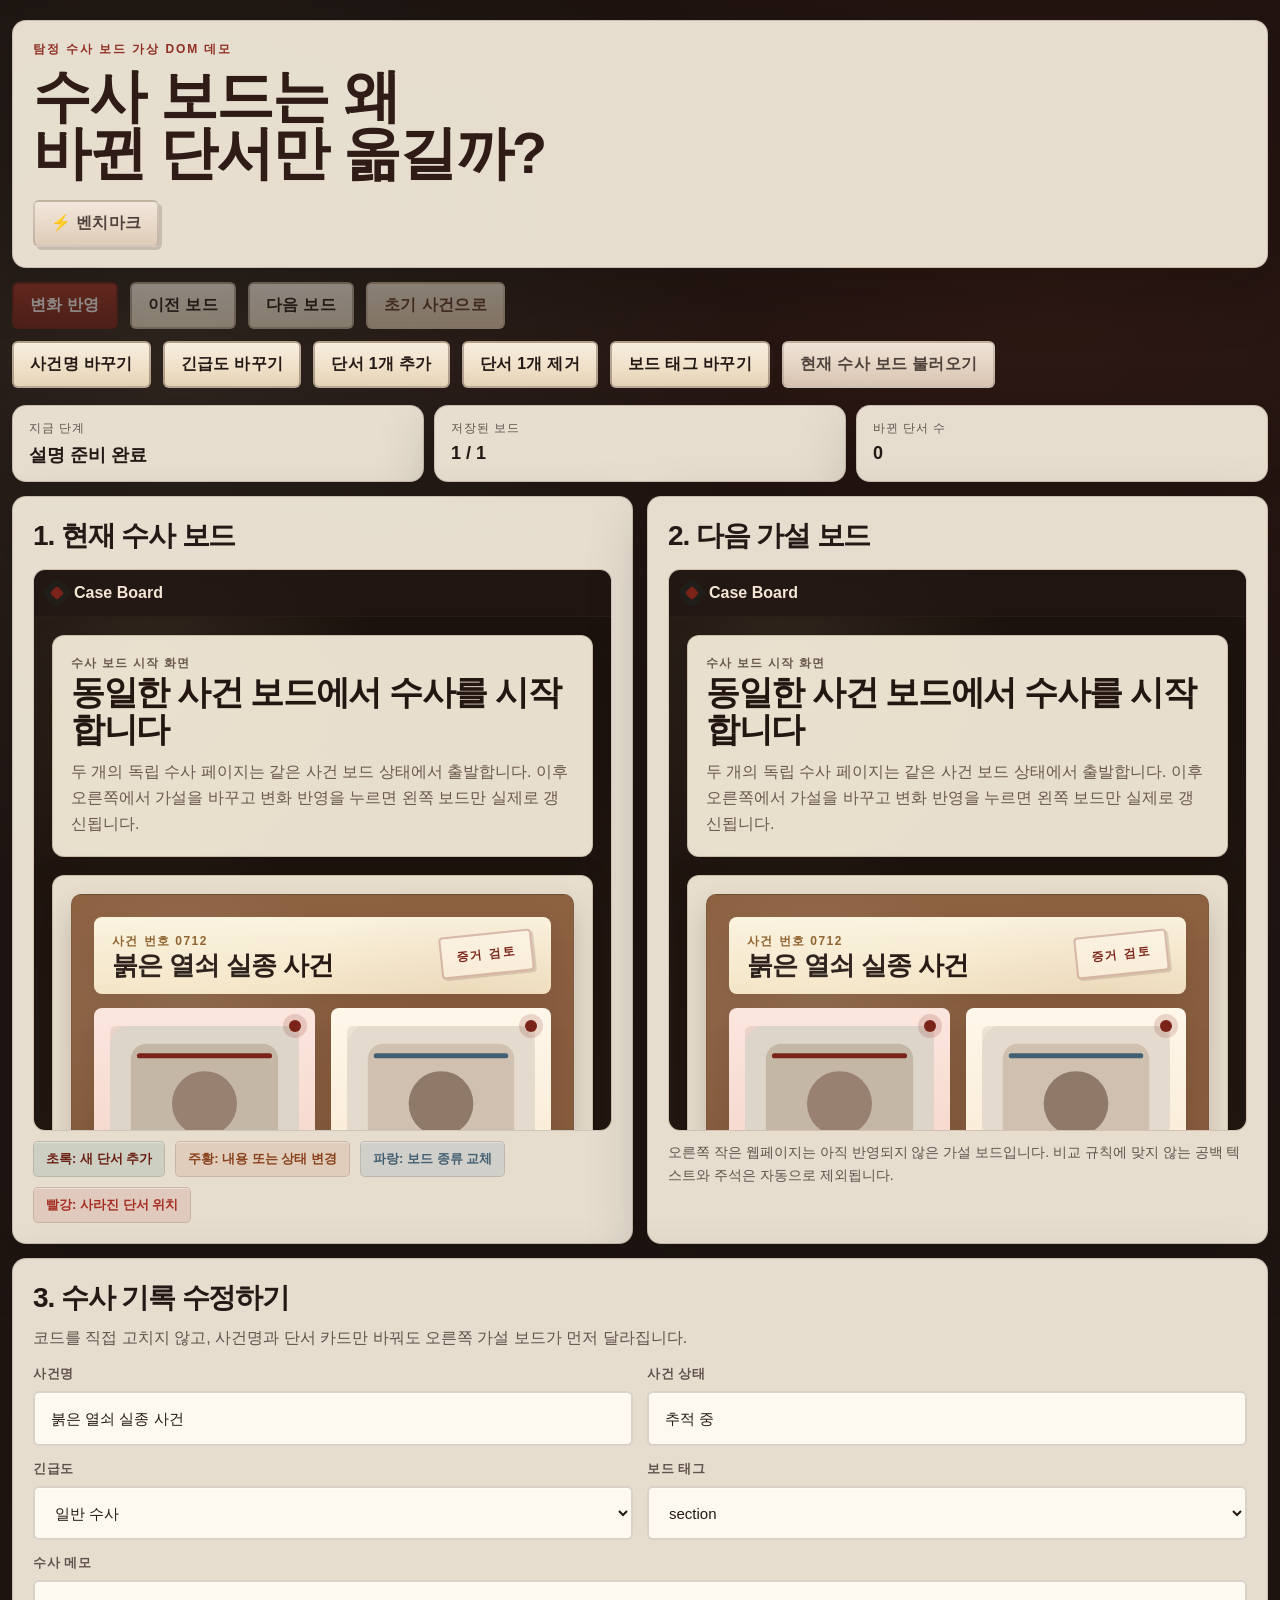
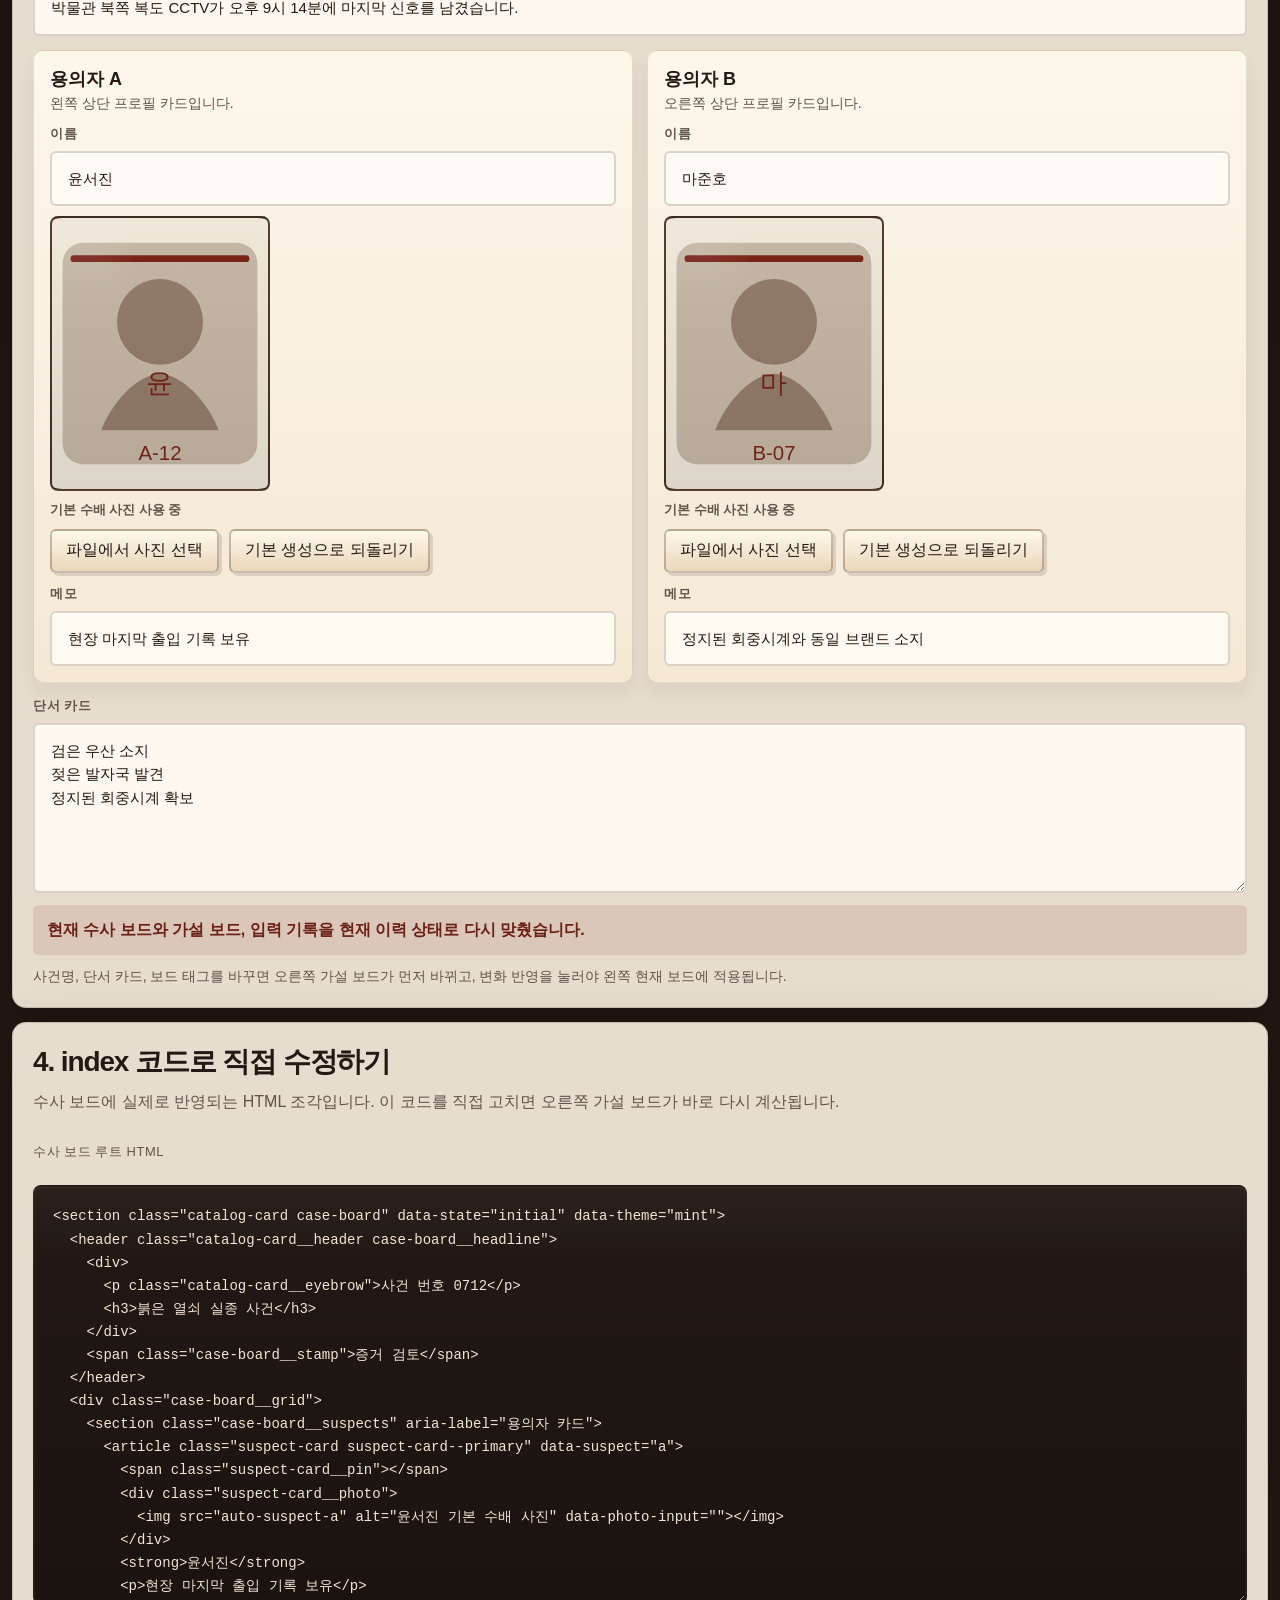
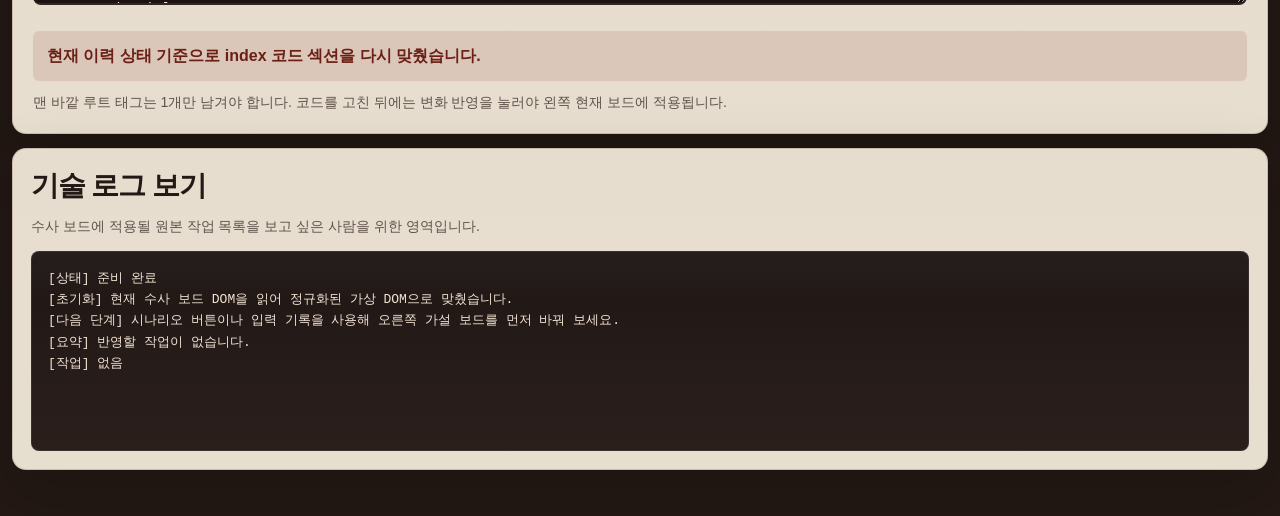
==== index.html @ 3b9f1696 "feat: simplify case board and surface benchmark access" ====
<!DOCTYPE html>
<html lang="ko">
  <head>
    <meta charset="UTF-8" />
    <meta name="viewport" content="width=device-width, initial-scale=1.0" />
    <title>탐정 수사 보드 가상 DOM 데모</title>
    <link rel="stylesheet" href="./style.css" />
    <link rel="stylesheet" href="./src/benchmark/benchmark-popup.css" />
  </head>
  <body>
    <div class="app-shell">
      <!-- MOD: 초심자 발표 기준으로 용어보다 이야기를 먼저 보여주는 도입부 -->
      <header class="hero panel panel--hero">
        <p class="eyebrow">탐정 수사 보드 가상 DOM 데모</p>
        <h1>수사 보드는 왜<br />바뀐 단서만 옮길까?</h1>
        <div class="hero__actions">
          <button id="benchmark-button" class="button button--subtle" type="button">⚡ 벤치마크</button>
        </div>
      </header>

      <!-- MOD: 버튼과 상태 카드를 초심자 친화적인 문장으로 다시 정리 -->
      <section class="toolbar">
        <div class="toolbar__buttons">
          <div class="toolbar__main-actions">
            <button id="patch-button" class="button button--primary" type="button">변화 반영</button>
            <button id="undo-button" class="button" type="button" disabled>이전 보드</button>
            <button id="redo-button" class="button" type="button" disabled>다음 보드</button>
            <button id="reset-button" class="button button--subtle" type="button">초기 사건으로</button>
          </div>

          <!-- MOD: 발표용 빠른 시나리오 버튼을 상단 조작 버튼 영역으로 이동 -->
          <div class="toolbar__scenario-actions">
            <button class="chip-button" type="button" data-scenario="text">사건명 바꾸기</button>
            <button class="chip-button" type="button" data-scenario="props">긴급도 바꾸기</button>
            <button class="chip-button" type="button" data-scenario="add">단서 1개 추가</button>
            <button class="chip-button" type="button" data-scenario="remove">단서 1개 제거</button>
            <button class="chip-button" type="button" data-scenario="replace">보드 태그 바꾸기</button>
            <button class="chip-button chip-button--secondary" type="button" data-scenario="sync">
              현재 수사 보드 불러오기
            </button>
          </div>

          <p id="scenario-message" class="visually-hidden">
            발표 전에 시나리오 버튼을 눌러 “오른쪽 후보 화면”을 빠르게 준비할 수 있습니다.
          </p>
        </div>

        <div class="metric-grid">
          <article class="metric-card">
            <span class="metric-card__label">지금 단계</span>
            <strong id="state-indicator">준비 중</strong>
          </article>
          <article class="metric-card">
            <span class="metric-card__label">저장된 보드</span>
            <strong id="history-indicator">0 / 0</strong>
          </article>
          <article class="metric-card">
            <span class="metric-card__label">바뀐 단서 수</span>
            <strong id="patch-count">0</strong>
          </article>
        </div>
      </section>

      <main class="workspace">
        <section class="panel">
          <div class="panel__header">
            <h2>1. 현재 수사 보드</h2>
          </div>

          <!-- MOD: 메인 페이지 안에 실제 화면 전용 웹페이지를 넣기 위한 iframe -->
          <div class="surface surface--browser surface--actual">
            <iframe
              id="real-frame"
              class="surface-frame"
              title="현재 수사 보드 웹페이지"
              loading="eager"
            ></iframe>
          </div>

          <div class="surface-legend">
            <span class="legend-chip legend-chip--add">초록: 새 단서 추가</span>
            <span class="legend-chip legend-chip--update">주황: 내용 또는 상태 변경</span>
            <span class="legend-chip legend-chip--replace">파랑: 보드 종류 교체</span>
            <span class="legend-chip legend-chip--remove">빨강: 사라진 단서 위치</span>
          </div>
        </section>

        <section class="panel">
          <div class="panel__header">
            <h2>2. 다음 가설 보드</h2>
          </div>

          <!-- MOD: 메인 페이지 안에 후보 화면 전용 웹페이지를 넣기 위한 iframe -->
          <div class="surface surface--browser surface--preview">
            <iframe
              id="test-frame"
              class="surface-frame"
              title="다음 가설 보드 웹페이지"
              loading="eager"
            ></iframe>
          </div>
          <p class="surface-caption">
            오른쪽 작은 웹페이지는 아직 반영되지 않은 가설 보드입니다. 비교 규칙에 맞지 않는 공백 텍스트와 주석은 자동으로 제외됩니다.
          </p>
        </section>
      </main>

      <section class="insight-grid">
        <section class="panel panel--editor">
          <div class="panel__header">
            <h2>3. 수사 기록 수정하기</h2>
            <p>코드를 직접 고치지 않고, 사건명과 단서 카드만 바꿔도 오른쪽 가설 보드가 먼저 달라집니다.</p>
          </div>

          <!-- MOD: HTML 코드 편집 대신 사람이 읽기 쉬운 항목형 입력 폼으로 변경 -->
          <div class="editor-form">
            <label class="field-group field-group--card" for="field-title">
              <span class="field-group__label">사건명</span>
              <input id="field-title" class="field-input" type="text" placeholder="예: 붉은 열쇠 실종 사건" />
            </label>

            <label class="field-group field-group--card" for="field-badge">
              <span class="field-group__label">사건 상태</span>
              <input id="field-badge" class="field-input" type="text" placeholder="예: 유력 용의자 특정" />
            </label>

            <label class="field-group field-group--card" for="field-theme">
              <span class="field-group__label">긴급도</span>
              <select id="field-theme" class="field-input field-input--select">
                <option value="mint">일반 수사</option>
                <option value="berry">긴급 추적</option>
              </select>
            </label>

            <label class="field-group field-group--card" for="field-root-tag">
              <span class="field-group__label">보드 태그</span>
              <select id="field-root-tag" class="field-input field-input--select">
                <option value="section">section</option>
                <option value="article">article</option>
              </select>
            </label>

            <label class="field-group field-group--wide" for="field-description">
              <span class="field-group__label">수사 메모</span>
              <input
                id="field-description"
                class="field-input"
                type="text"
                placeholder="예: 북쪽 복도 CCTV가 오후 9시 14분에 마지막 신호를 남겼습니다."
              />
            </label>

            <section class="field-card" aria-labelledby="suspect-a-title">
              <div class="field-card__header">
                <h3 id="suspect-a-title">용의자 A</h3>
                <p>왼쪽 상단 프로필 카드입니다.</p>
              </div>

              <label class="field-group" for="suspect-one-name">
                <span class="field-group__label">이름</span>
                <input id="suspect-one-name" class="field-input" type="text" placeholder="예: 윤서진" />
              </label>

              <input id="suspect-one-photo" type="hidden" />

              <div class="photo-lab" data-photo-slot="a">
                <div class="photo-lab__preview">
                  <img id="suspect-one-photo-preview" alt="용의자 A 사진 미리보기" />
                </div>
                <p id="suspect-one-photo-state" class="photo-lab__status">기본 수배 사진 사용 중</p>

                <div class="photo-lab__actions">
                  <label class="photo-upload" for="suspect-one-file">파일에서 사진 선택</label>
                  <input id="suspect-one-file" class="visually-hidden" type="file" accept="image/*" />
                  <button class="photo-reset" type="button" data-photo-reset="a">기본 생성으로 되돌리기</button>
                </div>
              </div>

              <label class="field-group" for="suspect-one-note">
                <span class="field-group__label">메모</span>
                <input
                  id="suspect-one-note"
                  class="field-input"
                  type="text"
                  placeholder="예: 현장 마지막 출입 기록 보유"
                />
              </label>
            </section>

            <section class="field-card" aria-labelledby="suspect-b-title">
              <div class="field-card__header">
                <h3 id="suspect-b-title">용의자 B</h3>
                <p>오른쪽 상단 프로필 카드입니다.</p>
              </div>

              <label class="field-group" for="suspect-two-name">
                <span class="field-group__label">이름</span>
                <input id="suspect-two-name" class="field-input" type="text" placeholder="예: 마준호" />
              </label>

              <input id="suspect-two-photo" type="hidden" />

              <div class="photo-lab" data-photo-slot="b">
                <div class="photo-lab__preview">
                  <img id="suspect-two-photo-preview" alt="용의자 B 사진 미리보기" />
                </div>
                <p id="suspect-two-photo-state" class="photo-lab__status">기본 수배 사진 사용 중</p>

                <div class="photo-lab__actions">
                  <label class="photo-upload" for="suspect-two-file">파일에서 사진 선택</label>
                  <input id="suspect-two-file" class="visually-hidden" type="file" accept="image/*" />
                  <button class="photo-reset" type="button" data-photo-reset="b">기본 생성으로 되돌리기</button>
                </div>
              </div>

              <label class="field-group" for="suspect-two-note">
                <span class="field-group__label">메모</span>
                <input
                  id="suspect-two-note"
                  class="field-input"
                  type="text"
                  placeholder="예: 정지된 회중시계와 동일 브랜드 소지"
                />
              </label>
            </section>

            <label class="field-group field-group--wide" for="field-items">
              <span class="field-group__label">단서 카드</span>
              <textarea
                id="field-items"
                class="field-input field-input--textarea"
                spellcheck="false"
                placeholder="한 줄에 하나씩 입력하세요.&#10;예: 검은 우산 소지"
              ></textarea>
            </label>

          </div>

          <div class="editor-meta">
            <p id="validation-message" class="form-note" data-state="ok">
              초기 DOM을 로드하는 중입니다.
            </p>
            <p class="form-hint">
              사건명, 단서 카드, 보드 태그를 바꾸면 오른쪽 가설 보드가 먼저 바뀌고, 변화 반영을 눌러야 왼쪽 현재 보드에 적용됩니다.
            </p>
          </div>
        </section>
      </section>

      <section class="code-edit-grid">
        <section class="panel panel--code-editor">
          <div class="panel__header">
            <h2>4. index 코드로 직접 수정하기</h2>
            <p>수사 보드에 실제로 반영되는 HTML 조각입니다. 이 코드를 직접 고치면 오른쪽 가설 보드가 바로 다시 계산됩니다.</p>
          </div>

          <label class="editor-label" for="direct-code-editor">수사 보드 루트 HTML</label>
          <textarea
            id="direct-code-editor"
            class="code-editor-textarea"
            spellcheck="false"
            aria-describedby="direct-code-message"
          ></textarea>

          <div class="editor-meta">
            <p id="direct-code-message" class="form-note" data-state="ok">
              현재 수사 보드 HTML을 불러오는 중입니다.
            </p>
            <p class="form-hint">
              맨 바깥 루트 태그는 1개만 남겨야 합니다. 코드를 고친 뒤에는 변화 반영을 눌러야 왼쪽 현재 보드에 적용됩니다.
            </p>
          </div>
        </section>
      </section>

      <!-- MOD: 기술 정보는 바로 보여주고, 초심자도 스크롤만 하면 바로 볼 수 있게 유지 -->
      <section class="tech-grid">
        <section class="tech-card">
          <div class="panel__header tech-card__header">
            <h2>기술 로그 보기</h2>
          </div>
          <p class="tech-card__hint">수사 보드에 적용될 원본 작업 목록을 보고 싶은 사람을 위한 영역입니다.</p>
          <pre id="patch-log" class="code-box">[상태] 초기화를 기다리는 중입니다.</pre>
        </section>
      </section>

      <!-- MOD: 화면에는 직접 노출하지 않고, iframe 안의 실제/후보 페이지 초기 상태로만 사용하는 샘플 템플릿 -->
      <template id="initial-card-template">
        <section class="catalog-card case-board" data-state="initial" data-theme="mint">
          <header class="catalog-card__header case-board__headline">
            <div>
              <p class="catalog-card__eyebrow">사건 번호 0712</p>
              <h3>붉은 열쇠 실종 사건</h3>
            </div>
            <span class="case-board__stamp">증거 검토</span>
          </header>

          <div class="case-board__grid">
            <section class="case-board__suspects" aria-label="용의자 카드">
              <article class="suspect-card suspect-card--primary" data-suspect="a">
                <span class="suspect-card__pin"></span>
                <div class="suspect-card__photo">
                  <img
                    src="data:image/svg+xml,%3Csvg xmlns='http://www.w3.org/2000/svg' viewBox='0 0 220 240'%3E%3Crect width='220' height='240' rx='24' fill='%23ddd4ca'/%3E%3Crect x='24' y='22' width='172' height='196' rx='18' fill='%23c5b7a5'/%3E%3Ccircle cx='110' cy='92' r='38' fill='%23998171'/%3E%3Cpath d='M58 188c14-34 38-50 52-50s38 16 52 50' fill='%23998171'/%3E%3Cpath d='M34 36h152' stroke='%237a2419' stroke-width='6' stroke-linecap='round'/%3E%3Ctext x='110' y='214' text-anchor='middle' font-size='18' font-family='Arial' fill='%237a2419'%3EA-12%3C/text%3E%3C/svg%3E"
                    alt="윤서진 용의자 사진"
                    data-photo-input=""
                  />
                </div>
                <strong>윤서진</strong>
                <p>현장 마지막 출입 기록 보유</p>
              </article>
              <article class="suspect-card" data-suspect="b">
                <span class="suspect-card__pin"></span>
                <div class="suspect-card__photo">
                  <img
                    src="data:image/svg+xml,%3Csvg xmlns='http://www.w3.org/2000/svg' viewBox='0 0 220 240'%3E%3Crect width='220' height='240' rx='24' fill='%23e4dacd'/%3E%3Crect x='24' y='22' width='172' height='196' rx='18' fill='%23d0c0af'/%3E%3Ccircle cx='110' cy='92' r='38' fill='%238f7a69'/%3E%3Cpath d='M58 188c14-34 38-50 52-50s38 16 52 50' fill='%238f7a69'/%3E%3Cpath d='M34 36h152' stroke='%23425f73' stroke-width='6' stroke-linecap='round'/%3E%3Ctext x='110' y='214' text-anchor='middle' font-size='18' font-family='Arial' fill='%23425f73'%3EB-07%3C/text%3E%3C/svg%3E"
                    alt="마준호 용의자 사진"
                    data-photo-input=""
                  />
                </div>
                <strong>마준호</strong>
                <p>정지된 회중시계와 동일 브랜드 소지</p>
              </article>
            </section>
          </div>

          <p class="catalog-card__body">
            박물관 북쪽 복도 CCTV가 <strong>오후 9시 14분</strong>에 마지막 신호를 남겼습니다.
          </p>

          <ul class="catalog-card__list">
            <li data-item="umbrella">검은 우산 소지</li>
            <li data-item="shoe">젖은 발자국 발견</li>
            <li data-item="clock">정지된 회중시계 확보</li>
          </ul>

          <div class="case-board__timeline" aria-label="사건 흐름">
            <div class="timeline-chip">21:08 경보 해제</div>
            <div class="timeline-chip">21:14 CCTV 종료</div>
            <div class="timeline-chip">21:19 열쇠 분실 신고</div>
          </div>

          <footer class="catalog-card__footer">
            <span class="sample-badge">추적 중</span>
            <button class="sample-cta" type="button" disabled></button>
          </footer>
        </section>
      </template>
    </div>

    <script type="module" src="./main.js"></script>
    <script type="module">
      import { openBenchmarkPopup } from "./src/benchmark/benchmark-popup.js";
      document.getElementById("benchmark-button").addEventListener("click", openBenchmarkPopup);
    </script>
  </body>
</html>
---- style.css ----
:root {
  --bg: #241914;
  --bg-strong: #33231c;
  --panel: rgba(248, 239, 224, 0.92);
  --panel-strong: #fff7eb;
  --line: rgba(98, 69, 53, 0.22);
  --text: #241915;
  --muted: #62534d;
  --accent: #8f2f22;
  --accent-strong: #6b1f15;
  --accent-soft: rgba(143, 47, 34, 0.12);
  --warm: #9d6a31;
  --warm-soft: rgba(157, 106, 49, 0.12);
  --sky: #425f73;
  --sky-soft: rgba(66, 95, 115, 0.14);
  --danger: #a62f24;
  --danger-soft: rgba(166, 47, 36, 0.12);
  --code: #1b1615;
  --code-line: rgba(255, 255, 255, 0.08);
  --shadow: 0 22px 60px rgba(11, 7, 6, 0.22);
  --font-body: "Aptos", "Segoe UI Variable Text", "Pretendard Variable", "SUIT Variable", "Noto Sans KR", "Apple SD Gothic Neo", sans-serif;
  --font-display: "Aptos", "Segoe UI Variable Display", "Pretendard Variable", "SUIT Variable", "Noto Sans KR", "Apple SD Gothic Neo", sans-serif;
}

* {
  box-sizing: border-box;
}

html {
  scroll-behavior: smooth;
}

body {
  margin: 0;
  font-family: var(--font-body);
  color: var(--text);
  background:
    radial-gradient(circle at 14% 10%, rgba(245, 224, 184, 0.08), transparent 16%),
    radial-gradient(circle at 82% 8%, rgba(143, 47, 34, 0.14), transparent 20%),
    linear-gradient(180deg, #1a120f 0%, #201613 24%, var(--bg) 100%);
}

button,
textarea,
input,
select {
  font: inherit;
}

.app-shell {
  width: min(1380px, calc(100% - 24px));
  margin: 0 auto;
  padding: 20px 0 32px;
}

.app-shell > * {
  animation: rise-in 480ms ease both;
}

.panel,
.story-card,
.metric-card,
.tech-card {
  border: 1px solid var(--line);
  border-radius: 14px;
  background: var(--panel);
  box-shadow: var(--shadow);
}

.panel {
  padding: 20px;
}

.panel--hero {
  overflow: hidden;
}

.eyebrow {
  margin: 0 0 10px;
  color: var(--accent);
  font-size: 12px;
  font-weight: 700;
  letter-spacing: 0.16em;
  text-transform: uppercase;
}

.hero,
.toolbar,
.scenario-panel,
.workspace,
.insight-grid,
.code-edit-grid,
.tech-grid {
  margin-bottom: 14px;
}

.hero h1,
.panel__header h2,
.story-card h2 {
  font-family: var(--font-display);
  font-weight: 700;
  letter-spacing: -0.04em;
}

.hero h1 {
  margin: 0;
  font-size: clamp(34px, 5vw, 58px);
  line-height: 0.98;
  letter-spacing: -0.03em;
  color: #2f1c16;
}

.hero__actions {
  display: flex;
  flex-wrap: wrap;
  gap: 10px;
  margin-top: 18px;
}

.subtitle {
  max-width: 820px;
  margin: 14px 0 0;
  color: var(--muted);
  font-size: 18px;
  line-height: 1.75;
}

/* MOD: 초심자 발표를 위해 용어를 쉬운 말로 번역한 카드 */
.term-grid {
  display: grid;
  grid-template-columns: repeat(4, minmax(0, 1fr));
  gap: 12px;
  margin-top: 18px;
}

.term-card {
  padding: 16px;
  border-radius: 18px;
  background: rgba(255, 255, 255, 0.68);
  border: 1px solid rgba(112, 95, 72, 0.12);
}

.term-card__label {
  display: inline-flex;
  margin-bottom: 10px;
  color: var(--accent);
  font-size: 12px;
  font-weight: 700;
  letter-spacing: 0.08em;
  text-transform: uppercase;
}

.term-card strong {
  display: block;
  margin-bottom: 8px;
  font-size: 20px;
}

.term-card p,
.story-card p,
.panel__header p,
.surface-caption,
.form-hint,
.scenario-note,
.tech-card__hint,
.speaker-note p {
  margin: 0;
  color: var(--muted);
  line-height: 1.65;
}

/* MOD: 발표 순서를 시각적으로 먼저 안내하는 스토리 카드 */
.story-strip {
  display: grid;
  grid-template-columns: repeat(3, minmax(0, 1fr));
  gap: 12px;
}

.story-card {
  padding: 18px;
}

.story-card__step {
  display: inline-flex;
  margin-bottom: 12px;
  padding: 6px 10px;
  border-radius: 999px;
  background: var(--accent-soft);
  color: var(--accent-strong);
  font-size: 12px;
  font-weight: 700;
  letter-spacing: 0.08em;
}

.story-card h2 {
  margin: 0 0 10px;
  font-size: 24px;
}

.toolbar,
.workspace,
.insight-grid,
.code-edit-grid,
.tech-grid {
  display: grid;
  gap: 14px;
}

.toolbar {
  grid-template-columns: 1fr;
  align-items: start;
}

.toolbar__buttons {
  display: grid;
  gap: 10px;
}

.toolbar__main-actions,
.toolbar__scenario-actions {
  display: flex;
  flex-wrap: wrap;
  gap: 12px;
  align-items: center;
}

.toolbar__scenario-actions {
  min-height: 52px;
}

.button,
.chip-button {
  border: 2px solid rgba(76, 53, 43, 0.36);
  border-radius: 6px;
  background: linear-gradient(180deg, #fff9ef 0%, #efe1c8 100%);
  color: var(--text);
  padding: 11px 16px;
  cursor: pointer;
  box-shadow: 3px 3px 0 rgba(57, 37, 28, 0.18);
  font-weight: 700;
  letter-spacing: 0.02em;
  transition:
    transform 180ms ease,
    border-color 180ms ease,
    background 180ms ease,
    box-shadow 180ms ease;
  white-space: nowrap;
}

.button:hover:not(:disabled),
.chip-button:hover:not(:disabled) {
  transform: translate(-1px, -1px);
  border-color: rgba(143, 47, 34, 0.38);
  box-shadow: 5px 5px 0 rgba(57, 37, 28, 0.14);
}

.button:disabled,
.chip-button:disabled {
  opacity: 0.48;
  cursor: not-allowed;
  box-shadow: 1px 1px 0 rgba(57, 37, 28, 0.1);
}

.button--primary {
  border-color: #6f2017;
  background: linear-gradient(180deg, #a33426 0%, #762117 100%);
  color: white;
}

.button--primary:hover:not(:disabled) {
  background: linear-gradient(180deg, #8e2b20 0%, #631a13 100%);
}

.button--subtle {
  background: linear-gradient(180deg, #fbf4e6 0%, #ead9bb 100%);
  color: #56352a;
}

#reset-button {
  border-color: rgba(120, 88, 62, 0.22);
  background: linear-gradient(180deg, #f9f0e2 0%, #e7d4b6 100%);
  color: #5e3e2b;
  font-weight: 600;
}

#reset-button:hover:not(:disabled) {
  border-color: rgba(120, 88, 62, 0.34);
  background: linear-gradient(180deg, #f5ead9 0%, #e0ccb0 100%);
}

#benchmark-button {
  border-color: rgba(104, 96, 90, 0.24);
  background: linear-gradient(180deg, #f3e8dc 0%, #deccb8 100%);
  color: #50433d;
  font-weight: 600;
}

#benchmark-button:hover:not(:disabled) {
  border-color: rgba(104, 96, 90, 0.36);
  background: linear-gradient(180deg, #ede1d5 0%, #d7c2ae 100%);
}

.visually-hidden {
  position: absolute;
  width: 1px;
  height: 1px;
  padding: 0;
  margin: -1px;
  overflow: hidden;
  clip: rect(0, 0, 0, 0);
  white-space: nowrap;
  border: 0;
}

.metric-grid {
  display: grid;
  grid-template-columns: repeat(3, minmax(120px, 1fr));
  gap: 10px;
  width: 100%;
}

.metric-card {
  padding: 14px 16px;
}

.metric-card__label {
  display: block;
  margin-bottom: 6px;
  color: var(--muted);
  font-size: 12px;
  text-transform: uppercase;
  letter-spacing: 0.08em;
}

.metric-card strong {
  font-size: 18px;
}

/* MOD: 발표용 프리셋 시나리오 버튼과 설명 영역 */
.scenario-panel {
  padding: 18px 20px;
}

.panel__header {
  margin-bottom: 14px;
}

.panel__header--tight {
  display: flex;
  justify-content: space-between;
  gap: 14px;
  align-items: flex-start;
}

.panel__header h2 {
  margin: 0;
  font-size: 28px;
}

.panel__header p {
  margin-top: 8px;
}

.panel__meta {
  max-width: 280px;
  color: var(--muted);
  font-size: 14px;
  line-height: 1.6;
}

.scenario-buttons {
  display: flex;
  flex-wrap: wrap;
  gap: 10px;
}

.chip-button {
  background: linear-gradient(180deg, #f8eedf 0%, #e8d6b8 100%);
}

.chip-button--secondary {
  background: linear-gradient(180deg, #ebdfd2 0%, #d8c2b0 100%);
  color: #4b4038;
}

.toolbar__scenario-actions .chip-button[data-scenario="sync"] {
  border-color: rgba(98, 89, 81, 0.22);
  background: linear-gradient(180deg, #efe3d6 0%, #dbc7b3 100%);
  color: #4f443d;
  font-weight: 600;
}

.toolbar__scenario-actions .chip-button[data-scenario="sync"]:hover:not(:disabled) {
  border-color: rgba(98, 89, 81, 0.34);
  background: linear-gradient(180deg, #e9dbce 0%, #d3bca7 100%);
}

.scenario-note {
  margin-top: 10px;
}

/* MOD: 전체 공백을 줄이고 실제/후보 화면이 더 크게 보이도록 레이아웃 밀도를 높임 */
.workspace {
  grid-template-columns: repeat(2, minmax(0, 1fr));
}

.insight-grid {
  grid-template-columns: repeat(2, minmax(0, 1fr));
}

.code-edit-grid {
  grid-template-columns: repeat(2, minmax(0, 1fr));
}

.tech-grid {
  grid-template-columns: repeat(2, minmax(0, 1fr));
}

/* MOD: 아래 편집/기술 패널을 위 실제/후보 화면 2칸을 합친 전체 폭으로 확장 */
.insight-grid > *,
.code-edit-grid > *,
.tech-grid > * {
  grid-column: 1 / -1;
}

.surface {
  min-height: 440px;
  border: 1px dashed rgba(98, 69, 53, 0.24);
  border-radius: 12px;
  padding: 18px;
  overflow: auto;
  transition: box-shadow 180ms ease, border-color 180ms ease;
}

/* MOD: 메인 페이지 안에 실제/후보용 독립 웹페이지 2개를 넣는 브라우저 프레임 */
.surface--browser {
  min-height: 560px;
  padding: 0;
  overflow: hidden;
  border-style: solid;
  background:
    linear-gradient(180deg, rgba(235, 221, 199, 0.98), rgba(227, 212, 188, 0.98));
}

.surface-frame {
  display: block;
  width: 100%;
  height: 560px;
  border: 0;
  background: transparent;
}

.surface--actual {
  background:
    linear-gradient(180deg, rgba(66, 95, 115, 0.08), transparent 28%),
    linear-gradient(180deg, #fff8ef 0%, #f1e2c9 100%);
}

.surface--preview {
  background:
    linear-gradient(180deg, rgba(143, 47, 34, 0.08), transparent 28%),
    linear-gradient(180deg, #fff8ef 0%, #f4e4cf 100%);
}

.surface-caption {
  margin-top: 10px;
  font-size: 14px;
}

.surface-placeholder {
  display: grid;
  place-items: center;
  min-height: 360px;
  padding: 20px;
  border-radius: 8px;
  background: linear-gradient(180deg, rgba(181, 63, 63, 0.06), rgba(181, 63, 63, 0.02));
  text-align: center;
}

.surface-placeholder strong {
  display: block;
  margin-bottom: 8px;
  font-size: 20px;
}

.surface-legend {
  display: flex;
  flex-wrap: wrap;
  gap: 10px;
  margin-top: 10px;
}

.legend-chip {
  display: inline-flex;
  align-items: center;
  padding: 8px 12px;
  border: 1px solid rgba(84, 60, 48, 0.16);
  border-radius: 5px;
  font-size: 13px;
  font-weight: 700;
  box-shadow: inset 0 1px 0 rgba(255, 255, 255, 0.42);
}

.legend-chip--add {
  background: rgba(21, 111, 99, 0.12);
  color: var(--accent-strong);
}

.legend-chip--update {
  background: rgba(181, 92, 50, 0.12);
  color: #8a431d;
}

.legend-chip--replace {
  background: rgba(59, 110, 156, 0.12);
  color: var(--sky);
}

.legend-chip--remove {
  background: rgba(181, 63, 63, 0.12);
  color: var(--danger);
}

.editor-label {
  display: block;
  margin-bottom: 10px;
  color: var(--muted);
  font-size: 13px;
  letter-spacing: 0.04em;
  text-transform: uppercase;
}

/* MOD: 코드 textarea 대신 읽기 쉬운 항목형 입력 폼 */
.editor-form {
  display: grid;
  grid-template-columns: repeat(2, minmax(0, 1fr));
  gap: 14px;
}

.field-card {
  display: grid;
  gap: 12px;
  padding: 16px;
  border: 1px solid rgba(98, 69, 53, 0.16);
  border-radius: 10px;
  background: linear-gradient(180deg, rgba(255, 248, 238, 0.92), rgba(245, 233, 214, 0.94));
  box-shadow: 0 10px 18px rgba(26, 16, 12, 0.06);
}

.field-card__header h3 {
  margin: 0 0 4px;
  font-size: 18px;
}

.field-card__header p {
  margin: 0;
  color: var(--muted);
  font-size: 14px;
}

.photo-lab {
  display: grid;
  gap: 10px;
  margin-top: -2px;
}

.photo-lab__preview {
  position: relative;
  justify-self: start;
  overflow: hidden;
  width: min(100%, 220px);
  aspect-ratio: 4 / 5;
  min-height: 0;
  border-radius: 8px;
  border: 2px solid rgba(98, 69, 53, 0.24);
  background:
    linear-gradient(180deg, rgba(62, 40, 29, 0.9), rgba(42, 28, 20, 0.96));
  box-shadow: inset 0 1px 0 rgba(255, 255, 255, 0.08);
}

.photo-lab__preview::after {
  content: "";
  position: absolute;
  inset: 0;
  pointer-events: none;
  background:
    radial-gradient(circle at 16% 12%, rgba(255, 255, 255, 0.08), transparent 18%),
    linear-gradient(180deg, transparent 0%, rgba(0, 0, 0, 0.08) 100%);
}

.photo-lab__preview img {
  display: block;
  width: 100%;
  height: 100%;
  min-height: 0;
  object-fit: cover;
}

.photo-lab__status {
  margin: 0;
  color: var(--muted);
  font-size: 13px;
  font-weight: 600;
}

.photo-lab__actions {
  display: flex;
  flex-wrap: wrap;
  gap: 10px;
}

.photo-upload,
.photo-reset {
  display: inline-flex;
  align-items: center;
  justify-content: center;
  min-height: 44px;
  padding: 0 14px;
  border: 2px solid rgba(84, 60, 48, 0.32);
  border-radius: 6px;
  background: linear-gradient(180deg, #fff8ec 0%, #ead7ba 100%);
  color: var(--text);
  cursor: pointer;
  box-shadow: 3px 3px 0 rgba(57, 37, 28, 0.14);
  transition: border-color 180ms ease, transform 180ms ease, background 180ms ease;
}

.photo-upload:hover,
.photo-reset:hover {
  transform: translate(-1px, -1px);
  border-color: rgba(143, 47, 34, 0.34);
  background: rgba(255, 248, 238, 0.96);
}

.field-group {
  display: grid;
  gap: 8px;
}

.field-group--wide {
  grid-column: 1 / -1;
}

.field-group__label {
  color: var(--muted);
  font-size: 13px;
  font-weight: 700;
  letter-spacing: 0.04em;
}

.field-input {
  width: 100%;
  min-height: 54px;
  padding: 14px 16px;
  border: 2px solid rgba(98, 69, 53, 0.22);
  border-radius: 6px;
  background: rgba(255, 252, 246, 0.9);
  color: var(--text);
  font-size: 15px;
  line-height: 1.55;
  box-shadow: inset 0 1px 0 rgba(255, 255, 255, 0.55);
}

.field-input:focus {
  outline: 2px solid rgba(143, 47, 34, 0.24);
  outline-offset: 2px;
  border-color: rgba(143, 47, 34, 0.36);
}

.field-input--textarea {
  min-height: 170px;
  resize: vertical;
}

.panel--code-editor {
  display: grid;
  gap: 14px;
}

.code-editor-textarea {
  width: 100%;
  min-height: 420px;
  padding: 18px;
  border: 2px solid rgba(74, 53, 42, 0.28);
  border-radius: 8px;
  background:
    linear-gradient(180deg, rgba(255, 255, 255, 0.04), transparent 18%),
    linear-gradient(180deg, #221915 0%, #1a1310 100%);
  color: #f5e5d4;
  font-family: "Consolas", "Courier New", monospace;
  font-size: 14px;
  line-height: 1.65;
  resize: vertical;
  box-shadow: inset 0 1px 0 rgba(255, 255, 255, 0.04);
}

.code-editor-textarea:focus {
  outline: 2px solid rgba(143, 47, 34, 0.22);
  outline-offset: 2px;
  border-color: rgba(143, 47, 34, 0.36);
}

.editor-meta {
  margin-top: 12px;
}

.form-note,
.form-hint {
  margin: 0;
  line-height: 1.6;
}

.form-note {
  padding: 12px 14px;
  border-radius: 6px;
  font-weight: 600;
}

.form-note[data-state="ok"] {
  background: var(--accent-soft);
  color: var(--accent-strong);
}

.form-note[data-state="error"] {
  background: var(--danger-soft);
  color: var(--danger);
}

.form-hint {
  margin-top: 10px;
  color: var(--muted);
  font-size: 14px;
}

/* MOD: JSON 대신 사람 말로 먼저 설명하는 변화 요약 패널 */
.panel--explain {
  display: flex;
  flex-direction: column;
}

.story-status {
  margin: 0 0 14px;
  padding: 14px 16px;
  border-radius: 18px;
  background: rgba(255, 255, 255, 0.72);
  border: 1px solid rgba(112, 95, 72, 0.12);
  font-size: 17px;
  font-weight: 700;
  line-height: 1.7;
}

.change-summary-list {
  list-style: none;
  margin: 0;
  padding: 0;
  display: grid;
  gap: 10px;
}

.change-summary-list li {
  padding: 12px 14px;
  border-radius: 18px;
  background: rgba(255, 255, 255, 0.76);
  border: 1px solid rgba(112, 95, 72, 0.12);
}

.change-summary-list strong {
  display: block;
  margin-bottom: 6px;
  font-size: 16px;
}

.change-summary-list p {
  margin: 0;
  color: var(--muted);
  line-height: 1.6;
}

.speaker-note {
  margin-top: auto;
  padding: 14px 16px;
  border-radius: 20px;
  background: linear-gradient(180deg, rgba(21, 111, 99, 0.08), rgba(21, 111, 99, 0.03));
  border: 1px solid rgba(21, 111, 99, 0.14);
}

.speaker-note__label {
  display: inline-flex;
  margin-bottom: 8px;
  color: var(--accent-strong);
  font-size: 12px;
  font-weight: 700;
  letter-spacing: 0.08em;
  text-transform: uppercase;
}

/* MOD: 기술 로그는 항상 보이게 유지 */
.tech-card {
  padding: 18px;
  overflow: hidden;
}

.tech-card__header {
  margin-bottom: 10px;
}

.tech-card__hint {
  margin: 0 0 12px;
  font-size: 14px;
}

.code-box {
  margin: 0;
  min-height: 200px;
  padding: 16px;
  border: 1px solid var(--code-line);
  border-radius: 8px;
  background:
    linear-gradient(180deg, rgba(255, 255, 255, 0.03), transparent 24%),
    linear-gradient(180deg, #1f1715 0%, #2b1f1c 100%);
  color: #f3e3d4;
  overflow: auto;
  white-space: pre-wrap;
  line-height: 1.65;
}

.catalog-card {
  border: 1px solid rgba(21, 111, 99, 0.18);
  border-radius: 24px;
  background:
    radial-gradient(circle at top right, rgba(21, 111, 99, 0.12), transparent 28%),
    linear-gradient(180deg, rgba(255, 255, 255, 0.96) 0%, #fff8ee 100%);
  padding: 18px;
  box-shadow: 0 14px 30px rgba(19, 33, 43, 0.07);
}

.catalog-card[data-theme="berry"] {
  border-color: rgba(181, 92, 50, 0.26);
  background:
    radial-gradient(circle at top right, rgba(181, 92, 50, 0.14), transparent 28%),
    linear-gradient(180deg, rgba(255, 255, 255, 0.96) 0%, #fff3ef 100%);
}

.catalog-card--spotlight {
  box-shadow:
    0 14px 30px rgba(19, 33, 43, 0.07),
    0 0 0 6px rgba(181, 92, 50, 0.08);
}

.catalog-card__header {
  display: flex;
  flex-direction: column;
  gap: 6px;
  margin-bottom: 12px;
}

.catalog-card__eyebrow {
  margin: 0;
  color: var(--warm);
  font-size: 12px;
  font-weight: 700;
  letter-spacing: 0.12em;
  text-transform: uppercase;
}

.catalog-card h3,
.catalog-card h2,
.catalog-card h4 {
  margin: 0;
  font-size: 26px;
  line-height: 1.15;
}

.catalog-card__body {
  margin: 0 0 14px;
  color: #364050;
  line-height: 1.7;
}

.catalog-card__list {
  margin: 0;
  padding-left: 20px;
  line-height: 1.8;
}

.catalog-card__footer {
  display: flex;
  justify-content: space-between;
  align-items: center;
  gap: 12px;
  margin-top: 14px;
}

.sample-badge {
  display: inline-flex;
  align-items: center;
  padding: 8px 12px;
  border-radius: 999px;
  background: rgba(21, 111, 99, 0.12);
  color: var(--accent-strong);
  font-size: 13px;
  font-weight: 700;
}

.sample-cta {
  border: 1px solid rgba(21, 111, 99, 0.22);
  border-radius: 999px;
  background: white;
  padding: 10px 14px;
  color: var(--accent-strong);
}

/* MOD: 실제 변경 위치를 발표 중 바로 눈에 띄게 만드는 하이라이트 */
[data-change-kind] {
  position: relative;
  transition: box-shadow 180ms ease, transform 180ms ease, outline-color 180ms ease;
}

[data-change-kind="add"] {
  outline: 3px solid rgba(21, 111, 99, 0.35);
  box-shadow: 0 0 0 10px rgba(21, 111, 99, 0.08);
}

[data-change-kind="update"],
[data-change-kind="text"] {
  outline: 3px solid rgba(181, 92, 50, 0.35);
  box-shadow: 0 0 0 10px rgba(181, 92, 50, 0.08);
}

[data-change-kind="replace"] {
  outline: 3px solid rgba(59, 110, 156, 0.34);
  box-shadow: 0 0 0 10px rgba(59, 110, 156, 0.08);
}

[data-change-kind="remove-context"] {
  outline: 3px dashed rgba(181, 63, 63, 0.34);
  box-shadow: 0 0 0 10px rgba(181, 63, 63, 0.08);
}

[data-change-scope="actual"][data-change-kind] {
  animation: pulse-highlight 1000ms ease;
}

@keyframes rise-in {
  from {
    opacity: 0;
    transform: translateY(10px);
  }

  to {
    opacity: 1;
    transform: translateY(0);
  }
}

@keyframes pulse-highlight {
  0% {
    transform: scale(0.99);
  }

  55% {
    transform: scale(1.01);
  }

  100% {
    transform: scale(1);
  }
}

@media (max-width: 1080px) {
  .term-grid,
  .story-strip,
  .toolbar,
  .workspace,
  .insight-grid,
  .code-edit-grid,
  .tech-grid,
  .panel__header--tight {
    grid-template-columns: 1fr;
  }

  .panel__header--tight {
    display: grid;
  }

  .metric-grid {
    grid-template-columns: repeat(3, minmax(0, 1fr));
  }
}

@media (max-width: 760px) {
  .app-shell {
    width: min(100% - 20px, 1220px);
    padding: 18px 0 28px;
  }

  .term-grid,
  .story-strip,
  .metric-grid {
    grid-template-columns: 1fr;
  }

  .toolbar__buttons,
  .scenario-buttons,
  .surface-legend {
    gap: 8px;
  }

  .catalog-card__footer {
    flex-direction: column;
    align-items: flex-start;
  }

  .panel,
  .metric-card,
  .story-card,
  .tech-card {
    border-radius: 12px;
  }

  .surface,
  .field-input,
  .code-box {
    border-radius: 8px;
  }

  .surface {
    min-height: 360px;
  }

  .surface--browser {
    min-height: 460px;
  }

  .surface-frame {
    height: 460px;
  }

  .editor-form {
    grid-template-columns: 1fr;
  }

  .field-group--wide {
    grid-column: auto;
  }
}
---- src/benchmark/benchmark-popup.css ----
/* ===== 벤치마크 팝업 전용 스타일 ===== */

/* Overlay */
.bench-overlay {
  position: fixed;
  inset: 0;
  z-index: 9000;
  background: rgba(0, 0, 0, 0.55);
  backdrop-filter: blur(4px);
  display: flex;
  align-items: center;
  justify-content: center;
  opacity: 0;
  pointer-events: none;
  transition: opacity 0.25s ease;
}
.bench-overlay.is-open {
  opacity: 1;
  pointer-events: auto;
}

/* Modal */
.bench-modal {
  width: min(94vw, 1200px);
  height: min(88vh, 820px);
  background: #1a1c2e;
  border-radius: 16px;
  box-shadow: 0 24px 80px rgba(0, 0, 0, 0.5);
  display: flex;
  flex-direction: column;
  overflow: hidden;
  transform: scale(0.92) translateY(20px);
  transition: transform 0.25s ease;
}
.bench-overlay.is-open .bench-modal {
  transform: scale(1) translateY(0);
}

/* Title bar */
.bench-titlebar {
  display: flex;
  align-items: center;
  justify-content: space-between;
  padding: 12px 20px;
  background: #12132a;
  border-bottom: 1px solid rgba(255, 255, 255, 0.06);
  user-select: none;
}
.bench-titlebar__title {
  font-size: 15px;
  font-weight: 700;
  color: #e2e8f0;
  letter-spacing: 0.02em;
}
.bench-titlebar__close {
  width: 28px;
  height: 28px;
  border: none;
  border-radius: 8px;
  background: rgba(255, 255, 255, 0.06);
  color: #94a3b8;
  font-size: 16px;
  cursor: pointer;
  display: flex;
  align-items: center;
  justify-content: center;
  transition: background 0.15s;
}
.bench-titlebar__close:hover {
  background: rgba(239, 68, 68, 0.25);
  color: #fca5a5;
}

/* Scenario bar */
.bench-scenarios {
  display: flex;
  gap: 8px;
  padding: 12px 20px;
  background: #151729;
  border-bottom: 1px solid rgba(255, 255, 255, 0.04);
  flex-wrap: wrap;
}
.bench-scenario-btn {
  padding: 7px 16px;
  border: 1px solid rgba(255, 255, 255, 0.1);
  border-radius: 8px;
  background: rgba(255, 255, 255, 0.04);
  color: #cbd5e1;
  font-size: 13px;
  cursor: pointer;
  transition: all 0.15s;
  white-space: nowrap;
}
.bench-scenario-btn:hover {
  background: rgba(255, 255, 255, 0.08);
  border-color: rgba(255, 255, 255, 0.2);
}
.bench-scenario-btn.is-active {
  background: rgba(99, 102, 241, 0.2);
  border-color: rgba(99, 102, 241, 0.5);
  color: #a5b4fc;
  font-weight: 600;
}
.bench-scenario-desc {
  display: flex;
  align-items: center;
  margin-left: auto;
  font-size: 12px;
  color: #64748b;
}

/* Parameter inputs */
.bench-params {
  display: none;
  gap: 16px;
  padding: 10px 20px;
  background: #12142a;
  border-bottom: 1px solid rgba(255, 255, 255, 0.04);
  align-items: center;
  flex-wrap: wrap;
}
.bench-params.has-params {
  display: flex;
}
.bench-param {
  display: flex;
  align-items: center;
  gap: 6px;
  font-size: 12px;
  color: #94a3b8;
}
.bench-param__input {
  width: 80px;
  padding: 4px 8px;
  border: 1px solid rgba(255, 255, 255, 0.12);
  border-radius: 6px;
  background: rgba(255, 255, 255, 0.06);
  color: #e2e8f0;
  font-size: 13px;
  font-variant-numeric: tabular-nums;
  text-align: right;
}
.bench-param__input:focus {
  outline: none;
  border-color: rgba(99, 102, 241, 0.6);
  box-shadow: 0 0 0 2px rgba(99, 102, 241, 0.15);
}
.bench-params__warning {
  margin-left: auto;
  font-size: 11px;
  color: #64748b;
  transition: color 0.2s;
}
.bench-params__warning.is-over-limit {
  color: #f87171;
  font-weight: 600;
}

/* Split panels */
.bench-body {
  flex: 1;
  display: grid;
  grid-template-columns: 1fr 1fr;
  gap: 1px;
  background: rgba(255, 255, 255, 0.04);
  min-height: 0;
}
.bench-panel {
  display: flex;
  flex-direction: column;
  background: #1a1c2e;
  padding: 16px;
  min-height: 0;
}

/* Panel header */
.bench-panel__header {
  display: flex;
  align-items: center;
  gap: 12px;
  margin-bottom: 12px;
  flex-shrink: 0;
}
.bench-panel__label {
  font-size: 18px;
  font-weight: 800;
  letter-spacing: 0.04em;
}
.bench-panel--dom .bench-panel__label {
  color: #fb923c;
}
.bench-panel--vdom .bench-panel__label {
  color: #34d399;
}
.bench-panel__sublabel {
  font-size: 11px;
  color: #64748b;
}
.bench-run-btn {
  margin-left: auto;
  padding: 6px 18px;
  border: none;
  border-radius: 8px;
  font-size: 13px;
  font-weight: 600;
  cursor: pointer;
  transition: all 0.15s;
  display: flex;
  align-items: center;
  gap: 6px;
}
.bench-panel--dom .bench-run-btn {
  background: rgba(251, 146, 60, 0.15);
  color: #fb923c;
}
.bench-panel--dom .bench-run-btn:hover {
  background: rgba(251, 146, 60, 0.3);
}
.bench-panel--vdom .bench-run-btn {
  background: rgba(52, 211, 153, 0.15);
  color: #34d399;
}
.bench-panel--vdom .bench-run-btn:hover {
  background: rgba(52, 211, 153, 0.3);
}
.bench-run-btn:disabled {
  opacity: 0.4;
  cursor: not-allowed;
}

/* Timer display */
.bench-timer {
  font-size: 12px;
  font-weight: 600;
  font-variant-numeric: tabular-nums;
  padding: 4px 10px;
  border-radius: 6px;
  background: rgba(255, 255, 255, 0.04);
  color: #94a3b8;
  min-width: 120px;
  text-align: center;
  white-space: nowrap;
}
.bench-timer.is-done {
  color: #fbbf24;
  background: rgba(251, 191, 36, 0.1);
}

/* Browser frame */
.bench-browser {
  flex: 1;
  border-radius: 10px;
  overflow: hidden;
  border: 1px solid rgba(255, 255, 255, 0.08);
  display: flex;
  flex-direction: column;
  min-height: 0;
  background: #0f1021;
}
.bench-browser__bar {
  display: flex;
  align-items: center;
  gap: 8px;
  padding: 8px 12px;
  background: #12132a;
  border-bottom: 1px solid rgba(255, 255, 255, 0.05);
  flex-shrink: 0;
}
.bench-browser__dots {
  display: flex;
  gap: 5px;
}
.bench-browser__dot {
  width: 10px;
  height: 10px;
  border-radius: 50%;
}
.bench-browser__dot--red { background: #ef4444; }
.bench-browser__dot--yellow { background: #eab308; }
.bench-browser__dot--green { background: #22c55e; }
.bench-browser__url {
  flex: 1;
  padding: 4px 10px;
  border-radius: 5px;
  background: rgba(255, 255, 255, 0.05);
  font-size: 11px;
  color: #64748b;
  font-family: monospace;
}
.bench-browser__content {
  flex: 1;
  overflow: auto;
  padding: 12px;
  color: #e2e8f0;
  font-size: 13px;
  line-height: 1.4;
}
.bench-browser__content::-webkit-scrollbar {
  width: 6px;
}
.bench-browser__content::-webkit-scrollbar-thumb {
  background: rgba(255, 255, 255, 0.1);
  border-radius: 3px;
}

/* Content styling inside browser frames */
.bench-browser__content ul {
  list-style: none;
  padding: 0;
  margin: 0;
}
.bench-browser__content li {
  padding: 2px 6px;
  border-bottom: 1px solid rgba(255, 255, 255, 0.03);
  font-size: 12px;
}
.bench-browser__content .card {
  display: inline-block;
  padding: 4px 8px;
  margin: 2px;
  border-radius: 4px;
  background: rgba(255, 255, 255, 0.04);
  font-size: 11px;
}
.bench-browser__content .card.active {
  background: rgba(99, 102, 241, 0.2);
  color: #a5b4fc;
}

/* Placeholder */
.bench-browser__placeholder {
  display: flex;
  align-items: center;
  justify-content: center;
  height: 100%;
  color: #475569;
  font-size: 14px;
  text-align: center;
  padding: 20px;
}

/* Result bar */
.bench-result-bar {
  padding: 12px 20px;
  background: #12132a;
  border-top: 1px solid rgba(255, 255, 255, 0.06);
  display: flex;
  align-items: center;
  justify-content: center;
  gap: 16px;
  min-height: 48px;
  flex-shrink: 0;
}
.bench-result-bar__text {
  font-size: 14px;
  font-weight: 600;
  color: #e2e8f0;
}
.bench-result-bar__text .dom-time {
  color: #fb923c;
}
.bench-result-bar__text .vdom-time {
  color: #34d399;
}
.bench-result-bar__text .comparison {
  color: #fbbf24;
  margin-left: 8px;
}
.bench-result-bar__hint {
  font-size: 12px;
  color: #64748b;
}

/* Running animation */
@keyframes bench-pulse {
  0%, 100% { opacity: 1; }
  50% { opacity: 0.5; }
}
.bench-run-btn.is-running {
  animation: bench-pulse 0.8s ease-in-out infinite;
  pointer-events: none;
}

/* Both run button */
.bench-run-both {
  padding: 7px 20px;
  border: 1px solid rgba(251, 191, 36, 0.3);
  border-radius: 8px;
  background: rgba(251, 191, 36, 0.1);
  color: #fbbf24;
  font-size: 13px;
  font-weight: 600;
  cursor: pointer;
  transition: all 0.15s;
}
.bench-run-both:hover {
  background: rgba(251, 191, 36, 0.2);
  border-color: rgba(251, 191, 36, 0.5);
}
.bench-run-both:disabled {
  opacity: 0.4;
  cursor: not-allowed;
}

/* Responsive */
@media (max-width: 700px) {
  .bench-body {
    grid-template-columns: 1fr;
  }
  .bench-modal {
    width: 98vw;
    height: 95vh;
  }
}
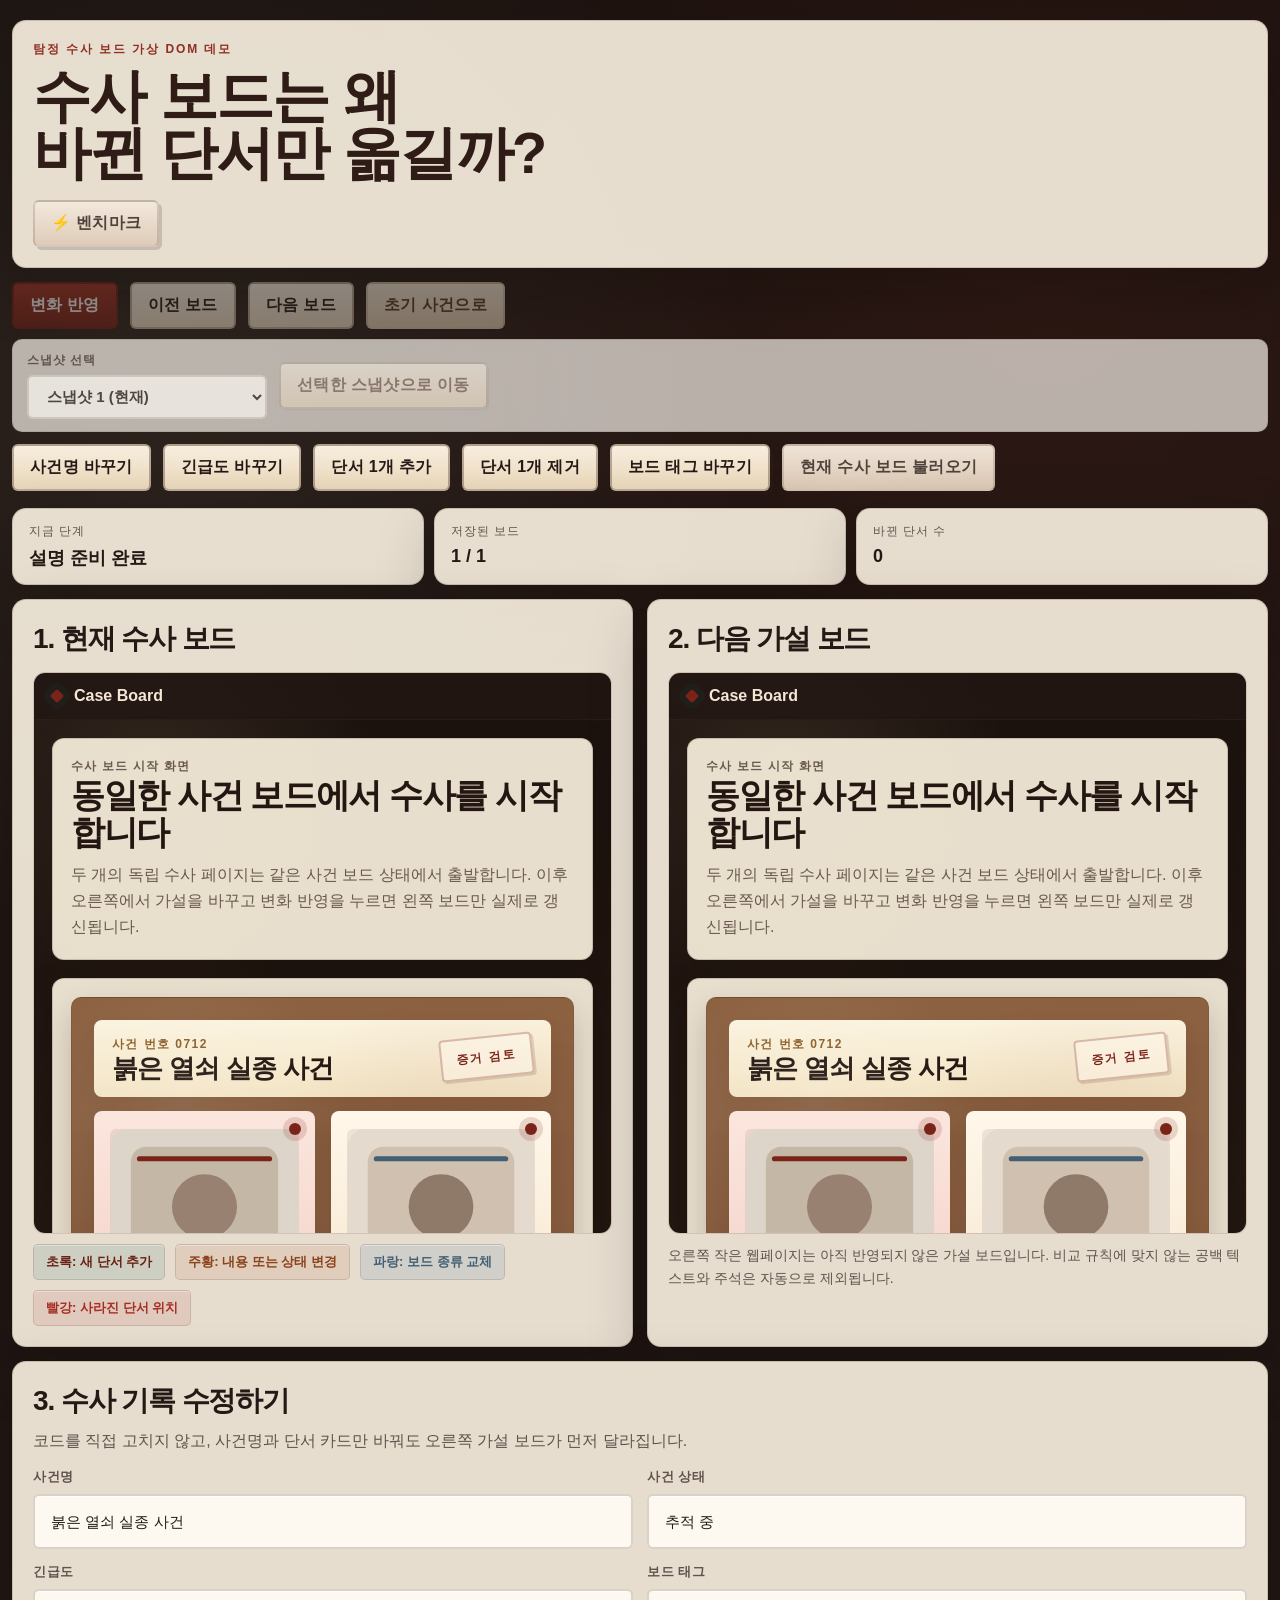
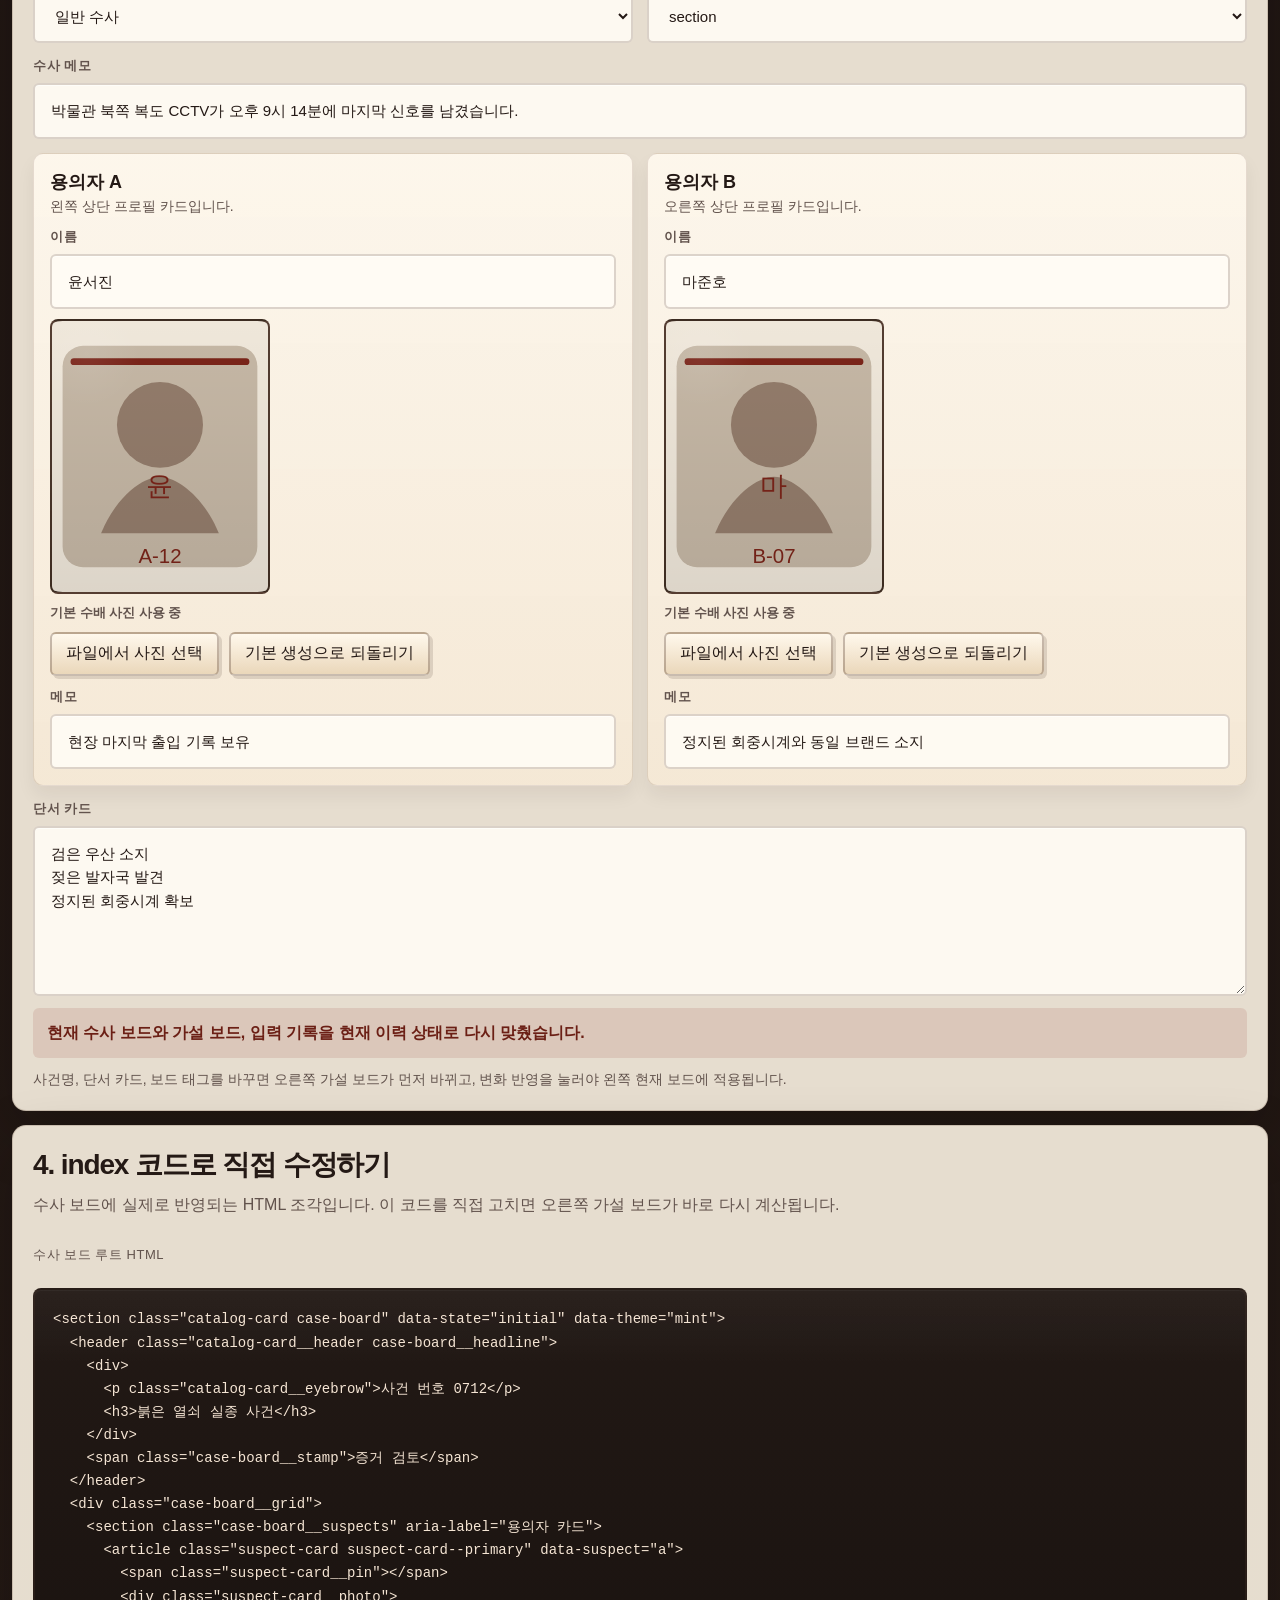
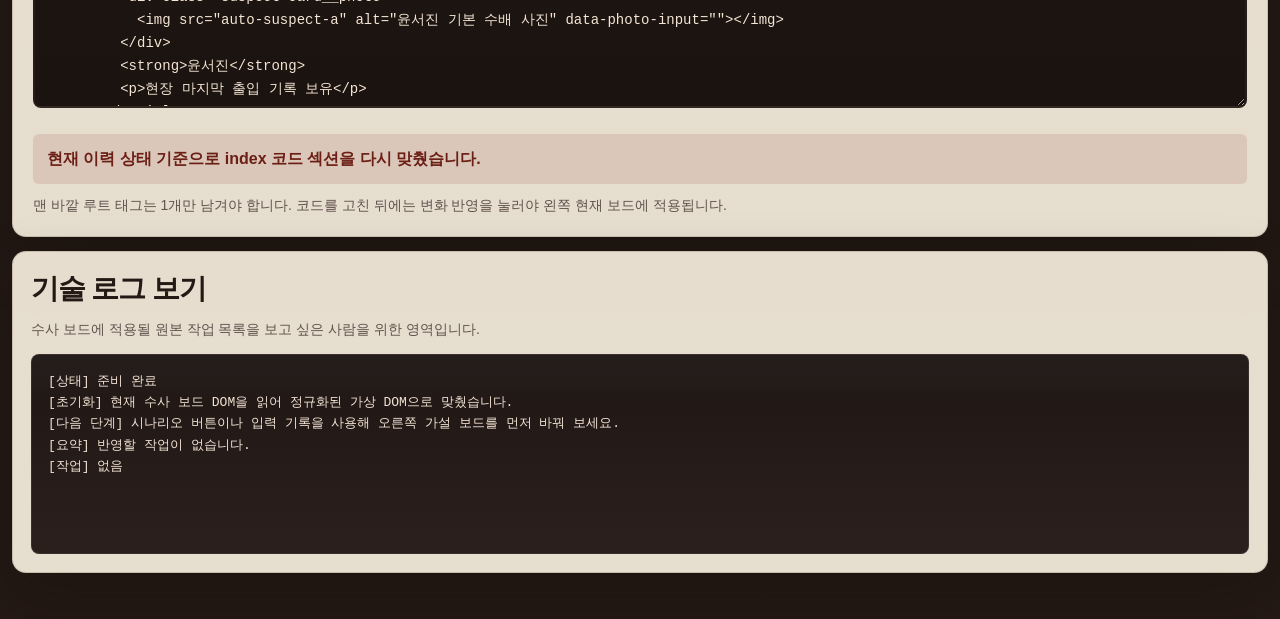
==== commit b278d3b8: "feat: add snapshot jump controls" ====
--- a/index.html
+++ b/index.html
@@ -28,6 +28,18 @@
             <button id="reset-button" class="button button--subtle" type="button">초기 사건으로</button>
           </div>
 
+          <div class="toolbar__history-actions">
+            <label class="history-jump" for="history-jump-select">
+              <span class="history-jump__label">스냅샷 선택</span>
+              <select id="history-jump-select" class="history-jump__select" disabled>
+                <option value="0">스냅샷 1</option>
+              </select>
+            </label>
+            <button id="history-jump-button" class="button button--subtle" type="button" disabled>
+              선택한 스냅샷으로 이동
+            </button>
+          </div>
+
           <!-- MOD: 발표용 빠른 시나리오 버튼을 상단 조작 버튼 영역으로 이동 -->
           <div class="toolbar__scenario-actions">
             <button class="chip-button" type="button" data-scenario="text">사건명 바꾸기</button>
--- a/style.css
+++ b/style.css
@@ -217,6 +217,7 @@
 }
 
 .toolbar__main-actions,
+.toolbar__history-actions,
 .toolbar__scenario-actions {
   display: flex;
   flex-wrap: wrap;
@@ -224,8 +225,48 @@
   align-items: center;
 }
 
+.toolbar__history-actions {
+  padding: 12px 14px;
+  border: 1px solid rgba(98, 69, 53, 0.14);
+  border-radius: 10px;
+  background: rgba(255, 250, 242, 0.68);
+}
+
 .toolbar__scenario-actions {
   min-height: 52px;
+}
+
+.history-jump {
+  display: grid;
+  gap: 6px;
+  min-width: min(100%, 240px);
+}
+
+.history-jump__label {
+  color: var(--muted);
+  font-size: 12px;
+  font-weight: 700;
+  letter-spacing: 0.08em;
+  text-transform: uppercase;
+}
+
+.history-jump__select {
+  min-width: 220px;
+  min-height: 44px;
+  padding: 0 14px;
+  border: 2px solid rgba(98, 69, 53, 0.22);
+  border-radius: 6px;
+  background: rgba(255, 252, 246, 0.92);
+  color: var(--text);
+  font-size: 15px;
+  font-weight: 600;
+  box-shadow: inset 0 1px 0 rgba(255, 255, 255, 0.55);
+}
+
+.history-jump__select:focus {
+  outline: 2px solid rgba(143, 47, 34, 0.24);
+  outline-offset: 2px;
+  border-color: rgba(143, 47, 34, 0.36);
 }
 
 .button,
@@ -1006,6 +1047,19 @@
     gap: 8px;
   }
 
+  .toolbar__history-actions {
+    align-items: stretch;
+  }
+
+  .history-jump {
+    width: 100%;
+  }
+
+  .history-jump__select {
+    width: 100%;
+    min-width: 0;
+  }
+
   .catalog-card__footer {
     flex-direction: column;
     align-items: flex-start;
--- a/src/benchmark/benchmark-popup.css
+++ b/src/benchmark/benchmark-popup.css
@@ -1,414 +1,1030 @@
-/* ===== 벤치마크 팝업 전용 스타일 ===== */
-
-/* Overlay */
+/* ===== DOM vs VDOM 시각 비교 팝업 ===== */
+
 .bench-overlay {
   position: fixed;
   inset: 0;
   z-index: 9000;
-  background: rgba(0, 0, 0, 0.55);
-  backdrop-filter: blur(4px);
   display: flex;
   align-items: center;
   justify-content: center;
+  padding: 0;
+  background: rgba(9, 12, 18, 0.7);
+  backdrop-filter: blur(8px);
   opacity: 0;
   pointer-events: none;
-  transition: opacity 0.25s ease;
-}
+  transition: opacity 0.24s ease;
+}
+
 .bench-overlay.is-open {
   opacity: 1;
   pointer-events: auto;
 }
 
-/* Modal */
 .bench-modal {
-  width: min(94vw, 1200px);
-  height: min(88vh, 820px);
-  background: #1a1c2e;
-  border-radius: 16px;
-  box-shadow: 0 24px 80px rgba(0, 0, 0, 0.5);
+  width: 100vw;
+  height: 100vh;
   display: flex;
   flex-direction: column;
   overflow: hidden;
-  transform: scale(0.92) translateY(20px);
-  transition: transform 0.25s ease;
-}
+  border-radius: 0;
+  border: 1px solid rgba(255, 255, 255, 0.1);
+  background:
+    radial-gradient(circle at top left, rgba(82, 138, 156, 0.18), transparent 28%),
+    radial-gradient(circle at top right, rgba(162, 102, 84, 0.18), transparent 24%),
+    linear-gradient(180deg, #111722 0%, #0c1119 100%);
+  box-shadow: 0 34px 120px rgba(0, 0, 0, 0.55);
+  transform: translateY(18px) scale(0.96);
+  transition: transform 0.24s ease;
+}
+
 .bench-overlay.is-open .bench-modal {
-  transform: scale(1) translateY(0);
-}
-
-/* Title bar */
+  transform: translateY(0) scale(1);
+}
+
 .bench-titlebar {
   display: flex;
   align-items: center;
   justify-content: space-between;
-  padding: 12px 20px;
-  background: #12132a;
+  padding: 12px 18px 10px;
+  background: rgba(12, 18, 28, 0.9);
+  border-bottom: 1px solid rgba(255, 255, 255, 0.07);
+}
+
+.bench-titlebar > div {
+  display: grid;
+  gap: 4px;
+}
+
+.bench-titlebar__eyebrow {
+  font-size: 11px;
+  font-weight: 800;
+  letter-spacing: 0.18em;
+  color: #7aa9ba;
+}
+
+.bench-titlebar__title {
+  font-size: 20px;
+  font-weight: 800;
+  letter-spacing: -0.02em;
+  color: #eef4fb;
+}
+
+.bench-titlebar__close {
+  width: 34px;
+  height: 34px;
+  border: 1px solid rgba(255, 255, 255, 0.1);
+  border-radius: 12px;
+  background: rgba(255, 255, 255, 0.05);
+  color: #c8d5e1;
+  font-size: 18px;
+  cursor: pointer;
+  transition: background 0.16s ease, border-color 0.16s ease, color 0.16s ease;
+}
+
+.bench-titlebar__close:hover {
+  background: rgba(176, 72, 72, 0.18);
+  border-color: rgba(214, 105, 105, 0.42);
+  color: #ffd0d0;
+}
+
+.bench-toolbar {
+  display: flex;
+  gap: 18px;
+  justify-content: space-between;
+  align-items: flex-start;
+  padding: 10px 14px 8px;
+  border-bottom: 1px solid rgba(255, 255, 255, 0.05);
+  background: rgba(9, 14, 22, 0.84);
+}
+
+.bench-scenarios {
+  display: flex;
+  flex-wrap: wrap;
+  gap: 8px;
+}
+
+.bench-scenario-btn {
+  display: inline-flex;
+  align-items: center;
+  gap: 10px;
+  padding: 8px 12px;
+  border: 1px solid rgba(255, 255, 255, 0.12);
+  border-radius: 14px;
+  background: rgba(255, 255, 255, 0.04);
+  color: #d2deea;
+  font-size: 13px;
+  font-weight: 700;
+  cursor: pointer;
+  transition: transform 0.16s ease, background 0.16s ease, border-color 0.16s ease;
+}
+
+.bench-scenario-btn:hover:not(:disabled) {
+  transform: translateY(-1px);
+  background: rgba(255, 255, 255, 0.08);
+  border-color: rgba(255, 255, 255, 0.2);
+}
+
+.bench-scenario-btn.is-active {
+  background: linear-gradient(135deg, rgba(102, 156, 176, 0.18), rgba(255, 255, 255, 0.06));
+  border-color: rgba(133, 195, 218, 0.42);
+  color: #eff8ff;
+  box-shadow: inset 0 0 0 1px rgba(199, 235, 255, 0.1);
+}
+
+.bench-scenario-btn:disabled {
+  opacity: 0.48;
+  cursor: not-allowed;
+}
+
+.bench-scenario-btn__icon {
+  font-size: 17px;
+}
+
+.bench-controls {
+  display: flex;
+  gap: 10px;
+  align-items: center;
+}
+
+.bench-mode-switch {
+  display: inline-flex;
+  padding: 4px;
+  border-radius: 16px;
+  background: rgba(255, 255, 255, 0.05);
+  border: 1px solid rgba(255, 255, 255, 0.08);
+}
+
+.bench-mode-btn {
+  padding: 8px 12px;
+  border: none;
+  border-radius: 12px;
+  background: transparent;
+  color: #93a8bb;
+  font-size: 13px;
+  font-weight: 700;
+  cursor: pointer;
+  transition: background 0.16s ease, color 0.16s ease;
+}
+
+.bench-mode-btn.is-active {
+  background: rgba(138, 186, 204, 0.16);
+  color: #eef8ff;
+}
+
+.bench-mode-btn:disabled {
+  cursor: not-allowed;
+  opacity: 0.48;
+}
+
+.bench-density-select {
+  display: grid;
+  gap: 4px;
+  color: #b4c3d3;
+  font-size: 12px;
+  font-weight: 700;
+}
+
+.bench-density-select select {
+  min-width: 124px;
+  padding: 8px 10px;
+  border-radius: 12px;
+  border: 1px solid rgba(255, 255, 255, 0.12);
+  background: rgba(255, 255, 255, 0.05);
+  color: #eef4fb;
+}
+
+.bench-refresh-btn {
+  min-height: 36px;
+  padding: 8px 12px;
+  border-radius: 12px;
+  border: 1px solid rgba(136, 198, 221, 0.24);
+  background: rgba(104, 168, 195, 0.14);
+  color: #e6f7ff;
+  font-size: 12px;
+  font-weight: 800;
+  cursor: pointer;
+  transition: background 0.16s ease, border-color 0.16s ease, transform 0.16s ease;
+}
+
+.bench-refresh-btn:hover:not(:disabled) {
+  transform: translateY(-1px);
+  background: rgba(104, 168, 195, 0.2);
+  border-color: rgba(136, 198, 221, 0.4);
+}
+
+.bench-refresh-btn:disabled {
+  opacity: 0.48;
+  cursor: not-allowed;
+}
+
+.bench-guidance {
+  display: grid;
+  gap: 2px;
+  padding: 6px 14px 8px;
+  background: linear-gradient(180deg, rgba(18, 24, 34, 0.95), rgba(12, 17, 25, 0.9));
+  border-bottom: 1px solid rgba(255, 255, 255, 0.05);
+}
+
+.bench-guidance__summary {
+  margin: 0;
+  color: #eff6fc;
+  font-size: 13px;
+  font-weight: 700;
+}
+
+.bench-guidance__mode {
+  margin: 0;
+  color: #92a7ba;
+  font-size: 11px;
+  line-height: 1.3;
+}
+
+.bench-body {
+  flex: 1;
+  min-height: 0;
+  display: grid;
+  grid-template-columns: minmax(0, 1fr) minmax(0, 1fr);
+  gap: 12px;
+  padding: 10px 14px;
+}
+
+.bench-panel {
+  display: flex;
+  flex-direction: column;
+  min-height: 0;
+  padding: 10px;
+  border-radius: 22px;
+  border: 1px solid rgba(255, 255, 255, 0.08);
+  background:
+    linear-gradient(180deg, rgba(255, 255, 255, 0.04), rgba(255, 255, 255, 0.03)),
+    rgba(13, 18, 26, 0.88);
+  box-shadow: inset 0 1px 0 rgba(255, 255, 255, 0.04);
+}
+
+.bench-panel__header {
+  display: grid;
+  grid-template-columns: minmax(0, 1fr) auto auto auto;
+  align-items: start;
+  gap: 8px;
+  margin-bottom: 6px;
+}
+
+.bench-panel__title-block {
+  display: grid;
+  gap: 4px;
+  min-height: 48px;
+  align-content: start;
+}
+
+.bench-panel__label {
+  font-size: 18px;
+  font-weight: 800;
+  letter-spacing: -0.03em;
+}
+
+.bench-panel--dom .bench-panel__label {
+  color: #ffbc84;
+}
+
+.bench-panel--vdom .bench-panel__label {
+  color: #88f0ca;
+}
+
+.bench-panel__sublabel {
+  margin: 0;
+  color: #89a1b4;
+  font-size: 11px;
+}
+
+.bench-status,
+.bench-timer,
+.bench-fact {
+  display: inline-flex;
+  align-items: center;
+  justify-content: center;
+  min-height: 28px;
+  padding: 5px 10px;
+  border-radius: 999px;
+  border: 1px solid rgba(255, 255, 255, 0.08);
+  background: rgba(255, 255, 255, 0.05);
+  color: #c8d4df;
+  font-size: 11px;
+  font-weight: 700;
+}
+
+.bench-status {
+  margin-left: auto;
+}
+
+.bench-status.is-running {
+  color: #ffe4a4;
+  border-color: rgba(253, 202, 107, 0.34);
+  background: rgba(223, 175, 71, 0.12);
+}
+
+.bench-status.is-done {
+  color: #c8ffe7;
+  border-color: rgba(91, 214, 167, 0.38);
+  background: rgba(58, 168, 130, 0.14);
+}
+
+.bench-status.is-idle {
+  color: #b7c5d2;
+}
+
+.bench-timer {
+  min-width: 100px;
+  font-variant-numeric: tabular-nums;
+}
+
+.bench-timer.is-done {
+  color: #fff3c2;
+  border-color: rgba(255, 207, 112, 0.34);
+  background: rgba(214, 162, 69, 0.14);
+}
+
+.bench-run-btn {
+  padding: 8px 12px;
+  border: 1px solid transparent;
+  border-radius: 14px;
+  background: rgba(255, 255, 255, 0.06);
+  font-size: 12px;
+  font-weight: 800;
+  cursor: pointer;
+  transition: transform 0.16s ease, background 0.16s ease, border-color 0.16s ease;
+}
+
+.bench-run-btn:hover:not(:disabled) {
+  transform: translateY(-1px);
+}
+
+.bench-run-btn:disabled {
+  opacity: 0.48;
+  cursor: not-allowed;
+}
+
+.bench-run-btn--dom {
+  color: #ffbe8d;
+  border-color: rgba(255, 171, 101, 0.22);
+  background: rgba(255, 150, 74, 0.12);
+}
+
+.bench-run-btn--dom:hover:not(:disabled) {
+  background: rgba(255, 150, 74, 0.18);
+}
+
+.bench-run-btn--vdom {
+  color: #9bf1cf;
+  border-color: rgba(83, 230, 169, 0.22);
+  background: rgba(52, 211, 153, 0.12);
+}
+
+.bench-run-btn--vdom:hover:not(:disabled) {
+  background: rgba(52, 211, 153, 0.18);
+}
+
+.bench-panel__facts {
+  display: grid;
+  grid-template-columns: repeat(2, minmax(0, 1fr));
+  gap: 6px;
+  margin-bottom: 4px;
+}
+
+.bench-fact {
+  justify-content: flex-start;
+  min-height: 38px;
+  text-align: left;
+  line-height: 1.3;
+  white-space: normal;
+}
+
+.bench-panel__story {
+  margin: 0 0 6px;
+  color: #97acbe;
+  font-size: 11px;
+  line-height: 1.3;
+  min-height: 30px;
+}
+
+.bench-browser {
+  position: relative;
+  display: flex;
+  flex-direction: column;
+  flex: 1;
+  min-height: 0;
+  overflow: hidden;
+  border-radius: 18px;
+  border: 1px solid rgba(255, 255, 255, 0.08);
+  background: #101620;
+}
+
+.bench-browser__bar {
+  display: flex;
+  align-items: center;
+  gap: 10px;
+  padding: 8px 10px;
   border-bottom: 1px solid rgba(255, 255, 255, 0.06);
-  user-select: none;
-}
-.bench-titlebar__title {
+  background: rgba(7, 12, 18, 0.9);
+}
+
+.bench-browser__dots {
+  display: inline-flex;
+  gap: 6px;
+}
+
+.bench-browser__dot {
+  width: 11px;
+  height: 11px;
+  border-radius: 50%;
+}
+
+.bench-browser__dot--red {
+  background: #e76767;
+}
+
+.bench-browser__dot--yellow {
+  background: #e2bc4d;
+}
+
+.bench-browser__dot--green {
+  background: #5fcf99;
+}
+
+.bench-browser__url {
+  flex: 1;
+  padding: 5px 9px;
+  border-radius: 10px;
+  background: rgba(255, 255, 255, 0.05);
+  color: #8399ad;
+  font-size: 11px;
+  font-family: Consolas, Monaco, monospace;
+}
+
+.bench-browser__stage {
+  position: relative;
+  flex: 1;
+  min-height: 0;
+  overflow: hidden;
+}
+
+.bench-browser__overlay {
+  position: absolute;
+  inset: 0;
+  z-index: 3;
+  display: flex;
+  align-items: center;
+  justify-content: center;
+  padding: 24px;
+  text-align: center;
+  font-size: 19px;
+  font-weight: 800;
+  letter-spacing: -0.02em;
+  color: #f7fbff;
+  background: rgba(10, 14, 20, 0.74);
+  opacity: 0;
+  pointer-events: none;
+  transition: opacity 0.18s ease;
+}
+
+.bench-browser__overlay.is-visible {
+  opacity: 1;
+}
+
+.bench-browser__overlay[data-tone="dom"] {
+  background: linear-gradient(180deg, rgba(141, 70, 29, 0.72), rgba(32, 15, 9, 0.78));
+}
+
+.bench-browser__overlay[data-tone="vdom"] {
+  background: linear-gradient(180deg, rgba(19, 99, 74, 0.68), rgba(9, 18, 16, 0.8));
+}
+
+.bench-browser__overlay[data-tone="done"] {
+  background: linear-gradient(180deg, rgba(24, 29, 35, 0.68), rgba(9, 14, 18, 0.82));
+}
+
+.bench-browser__content {
+  position: relative;
+  height: 100%;
+  overflow: auto;
+  padding: 12px;
+  background:
+    radial-gradient(circle at top right, rgba(160, 186, 205, 0.12), transparent 24%),
+    linear-gradient(180deg, #151b25 0%, #10151d 100%);
+}
+
+.bench-browser__content::-webkit-scrollbar {
+  width: 8px;
+}
+
+.bench-browser__content::-webkit-scrollbar-thumb {
+  border-radius: 999px;
+  background: rgba(255, 255, 255, 0.14);
+}
+
+.bench-browser__placeholder {
+  display: flex;
+  align-items: center;
+  justify-content: center;
+  height: 100%;
+  color: #76899b;
+  text-align: center;
   font-size: 15px;
+}
+
+.bench-browser__content.is-dom-refresh {
+  animation: bench-dom-refresh 0.9s ease both;
+}
+
+@keyframes bench-dom-refresh {
+  0% {
+    filter: blur(0) saturate(1);
+    opacity: 1;
+  }
+  25% {
+    filter: blur(4px) saturate(0.4);
+    opacity: 0.24;
+  }
+  70% {
+    filter: blur(2px) saturate(0.8);
+    opacity: 0.62;
+  }
+  100% {
+    filter: blur(0) saturate(1);
+    opacity: 1;
+  }
+}
+
+.bench-result-bar {
+  display: flex;
+  gap: 16px;
+  align-items: center;
+  padding: 10px 14px 12px;
+  border-top: 1px solid rgba(255, 255, 255, 0.06);
+  background: rgba(10, 14, 20, 0.92);
+}
+
+.bench-run-both {
+  flex-shrink: 0;
+  padding: 10px 14px;
+  border-radius: 16px;
+  border: 1px solid rgba(252, 212, 108, 0.28);
+  background: linear-gradient(135deg, rgba(255, 202, 90, 0.16), rgba(255, 255, 255, 0.05));
+  color: #ffe28f;
+  font-size: 13px;
+  font-weight: 800;
+  cursor: pointer;
+  transition: transform 0.16s ease, border-color 0.16s ease, background 0.16s ease;
+}
+
+.bench-run-both:hover:not(:disabled) {
+  transform: translateY(-1px);
+  border-color: rgba(252, 212, 108, 0.42);
+  background: linear-gradient(135deg, rgba(255, 202, 90, 0.24), rgba(255, 255, 255, 0.07));
+}
+
+.bench-run-both:disabled {
+  opacity: 0.48;
+  cursor: not-allowed;
+}
+
+.bench-result-bar__summary {
+  display: grid;
+  gap: 3px;
+}
+
+.bench-result-bar__lead {
+  color: #eef5fb;
+  font-size: 13px;
+  line-height: 1.35;
+}
+
+.bench-result-bar__text {
+  margin: 0;
+  color: #91a8bc;
+  font-size: 12px;
+  line-height: 1.35;
+}
+
+.bench-result-bar__text .dom-time {
+  color: #ffbc84;
+  font-weight: 800;
+}
+
+.bench-result-bar__text .vdom-time {
+  color: #88f0ca;
+  font-weight: 800;
+}
+
+.bench-result-bar__text .comparison {
+  color: #ffe28f;
+  font-weight: 800;
+}
+
+/* ===== 내부 사이트 스타일 ===== */
+
+.bench-site {
+  display: grid;
+  gap: 12px;
+}
+
+.bench-site__hero {
+  display: grid;
+  grid-template-columns: 260px minmax(0, 1fr);
+  gap: 12px;
+  padding: 12px;
+  border-radius: 20px;
+  border: 1px solid rgba(255, 255, 255, 0.08);
+  background: linear-gradient(180deg, rgba(255, 255, 255, 0.06), rgba(255, 255, 255, 0.04));
+}
+
+.bench-site__hero-image {
+  width: 100%;
+  height: 176px;
+  object-fit: cover;
+  border-radius: 16px;
+  border: 1px solid rgba(255, 255, 255, 0.08);
+  background: rgba(255, 255, 255, 0.05);
+}
+
+.bench-site__hero-content {
+  display: grid;
+  align-content: start;
+  gap: 8px;
+}
+
+.bench-site__eyebrow {
+  margin: 0;
+  color: #94c3d2;
+  font-size: 12px;
+  font-weight: 800;
+  letter-spacing: 0.14em;
+}
+
+.bench-site__hero-title {
+  margin: 0;
+  color: #f7fbff;
+  font-size: 28px;
+  line-height: 1.08;
+  letter-spacing: -0.03em;
+}
+
+.bench-site__hero-copy {
+  margin: 0;
+  color: #c3d1de;
+  font-size: 13px;
+  line-height: 1.45;
+}
+
+.bench-site__hero-actions {
+  display: flex;
+  flex-wrap: wrap;
+  gap: 8px;
+  align-items: center;
+}
+
+.bench-site__hero-badge {
+  display: inline-flex;
+  align-items: center;
+  min-height: 28px;
+  padding: 5px 10px;
+  border-radius: 999px;
+  font-size: 11px;
+  font-weight: 800;
+}
+
+.bench-site__hero-button {
+  min-height: 30px;
+  padding: 6px 10px;
+  border-radius: 12px;
+  border: 1px solid rgba(255, 255, 255, 0.08);
+  background: rgba(255, 255, 255, 0.08);
+  color: #eff7fd;
   font-weight: 700;
-  color: #e2e8f0;
-  letter-spacing: 0.02em;
-}
-.bench-titlebar__close {
+}
+
+.bench-site__stats {
+  display: grid;
+  grid-template-columns: repeat(3, minmax(0, 1fr));
+  gap: 8px;
+}
+
+.bench-site__stat {
+  display: grid;
+  gap: 6px;
+  padding: 10px 12px;
+  border-radius: 16px;
+  border: 1px solid rgba(255, 255, 255, 0.07);
+  background: rgba(255, 255, 255, 0.05);
+}
+
+.bench-site__stat-label {
+  color: #8ea5b8;
+  font-size: 11px;
+  font-weight: 700;
+  letter-spacing: 0.1em;
+  text-transform: uppercase;
+}
+
+.bench-site__stat-value {
+  color: #f5fbff;
+  font-size: 16px;
+  line-height: 1.2;
+}
+
+.bench-site__grid {
+  display: grid;
+  grid-template-columns: repeat(2, minmax(0, 1fr));
+  gap: 10px;
+}
+
+.bench-site__card {
+  display: grid;
+  grid-template-columns: 164px minmax(0, 1fr);
+  gap: 10px;
+  padding: 10px;
+  border-radius: 18px;
+  border: 1px solid rgba(255, 255, 255, 0.08);
+  background: linear-gradient(180deg, rgba(255, 255, 255, 0.06), rgba(255, 255, 255, 0.03));
+  transition: transform 0.18s ease, box-shadow 0.18s ease, border-color 0.18s ease;
+}
+
+.bench-site__card-image-wrap {
+  min-width: 0;
+  position: relative;
+}
+
+.bench-site__card-image {
+  width: 100%;
+  height: 100%;
+  min-height: 128px;
+  object-fit: cover;
+  border-radius: 14px;
+  border: 1px solid rgba(255, 255, 255, 0.08);
+}
+
+.bench-site__change-chip {
+  position: absolute;
+  top: 10px;
+  right: 10px;
+  z-index: 1;
+  display: flex;
+  align-items: center;
+  justify-content: center;
   width: 28px;
   height: 28px;
-  border: none;
-  border-radius: 8px;
-  background: rgba(255, 255, 255, 0.06);
-  color: #94a3b8;
+  border-radius: 999px;
+  background: rgba(10, 15, 23, 0.88);
+  color: #ffe292;
   font-size: 16px;
-  cursor: pointer;
-  display: flex;
-  align-items: center;
-  justify-content: center;
-  transition: background 0.15s;
-}
-.bench-titlebar__close:hover {
-  background: rgba(239, 68, 68, 0.25);
-  color: #fca5a5;
-}
-
-/* Scenario bar */
-.bench-scenarios {
-  display: flex;
+  font-weight: 900;
+  line-height: 1;
+  box-shadow: 0 8px 18px rgba(0, 0, 0, 0.24);
+}
+
+.bench-site__card-body {
+  display: grid;
   gap: 8px;
-  padding: 12px 20px;
-  background: #151729;
-  border-bottom: 1px solid rgba(255, 255, 255, 0.04);
+  align-content: start;
+}
+
+.bench-site__card-topline {
+  display: flex;
   flex-wrap: wrap;
-}
-.bench-scenario-btn {
-  padding: 7px 16px;
-  border: 1px solid rgba(255, 255, 255, 0.1);
-  border-radius: 8px;
-  background: rgba(255, 255, 255, 0.04);
-  color: #cbd5e1;
-  font-size: 13px;
-  cursor: pointer;
-  transition: all 0.15s;
-  white-space: nowrap;
-}
-.bench-scenario-btn:hover {
+  align-items: center;
+  gap: 8px;
+}
+
+.bench-site__badge {
+  display: inline-flex;
+  align-items: center;
+  min-height: 28px;
+  padding: 5px 10px;
+  border-radius: 999px;
+  font-size: 11px;
+  font-weight: 800;
+}
+
+.bench-site__meta {
+  color: #8aa0b2;
+  font-size: 11px;
+  font-weight: 700;
+}
+
+.bench-site__card-title {
+  margin: 0;
+  color: #f2f8fd;
+  font-size: 17px;
+  line-height: 1.24;
+}
+
+.bench-site__card-copy {
+  margin: 0;
+  color: #b8c8d6;
+  font-size: 12px;
+  line-height: 1.4;
+}
+
+.bench-site__card-action {
+  justify-self: start;
+  min-height: 34px;
+  padding: 8px 12px;
+  border-radius: 12px;
+  border: 1px solid rgba(255, 255, 255, 0.08);
   background: rgba(255, 255, 255, 0.08);
-  border-color: rgba(255, 255, 255, 0.2);
-}
-.bench-scenario-btn.is-active {
-  background: rgba(99, 102, 241, 0.2);
-  border-color: rgba(99, 102, 241, 0.5);
-  color: #a5b4fc;
-  font-weight: 600;
-}
-.bench-scenario-desc {
-  display: flex;
-  align-items: center;
-  margin-left: auto;
+  color: #eef7fd;
   font-size: 12px;
-  color: #64748b;
-}
-
-/* Parameter inputs */
-.bench-params {
+  font-weight: 700;
+}
+
+.bench-site__rail {
+  display: flex;
+  flex-wrap: wrap;
+  gap: 8px;
+}
+
+.bench-site__rail-item {
+  display: inline-flex;
+  align-items: center;
+  min-height: 28px;
+  padding: 5px 10px;
+  border-radius: 999px;
+  background: rgba(255, 255, 255, 0.07);
+  color: #cad8e4;
+  font-size: 11px;
+  font-weight: 700;
+}
+
+.bench-site[data-bench-density="light"] .bench-site__grid {
+  grid-template-columns: 1fr;
+}
+
+
+.bench-site[data-bench-density="light"] .bench-site__hero {
+  grid-template-columns: 1fr 1.15fr;
+}
+
+.bench-site[data-bench-density="light"] .bench-site__hero-image {
+  height: 156px;
+}
+
+.bench-site[data-bench-density="light"] .bench-site__hero-title {
+  font-size: 24px;
+}
+
+.bench-site[data-bench-density="light"] .bench-site__card {
+  grid-template-columns: 140px minmax(0, 1fr);
+  padding: 10px;
+}
+
+.bench-site[data-bench-density="light"] .bench-site__card-image {
+  min-height: 112px;
+}
+
+.bench-site[data-bench-density="light"] .bench-site__card-title {
+  font-size: 16px;
+}
+
+.bench-site[data-bench-density="light"] .bench-site__card-copy {
+  font-size: 12px;
+}
+
+.bench-site[data-bench-density="light"] .bench-site__stats,
+.bench-site[data-bench-density="light"] .bench-site__rail {
   display: none;
-  gap: 16px;
-  padding: 10px 20px;
-  background: #12142a;
-  border-bottom: 1px solid rgba(255, 255, 255, 0.04);
-  align-items: center;
-  flex-wrap: wrap;
-}
-.bench-params.has-params {
-  display: flex;
-}
-.bench-param {
-  display: flex;
-  align-items: center;
-  gap: 6px;
-  font-size: 12px;
-  color: #94a3b8;
-}
-.bench-param__input {
-  width: 80px;
-  padding: 4px 8px;
-  border: 1px solid rgba(255, 255, 255, 0.12);
-  border-radius: 6px;
-  background: rgba(255, 255, 255, 0.06);
-  color: #e2e8f0;
-  font-size: 13px;
-  font-variant-numeric: tabular-nums;
-  text-align: right;
-}
-.bench-param__input:focus {
-  outline: none;
-  border-color: rgba(99, 102, 241, 0.6);
-  box-shadow: 0 0 0 2px rgba(99, 102, 241, 0.15);
-}
-.bench-params__warning {
-  margin-left: auto;
-  font-size: 11px;
-  color: #64748b;
-  transition: color 0.2s;
-}
-.bench-params__warning.is-over-limit {
-  color: #f87171;
-  font-weight: 600;
-}
-
-/* Split panels */
-.bench-body {
-  flex: 1;
-  display: grid;
-  grid-template-columns: 1fr 1fr;
-  gap: 1px;
-  background: rgba(255, 255, 255, 0.04);
-  min-height: 0;
-}
-.bench-panel {
-  display: flex;
-  flex-direction: column;
-  background: #1a1c2e;
-  padding: 16px;
-  min-height: 0;
-}
-
-/* Panel header */
-.bench-panel__header {
-  display: flex;
-  align-items: center;
-  gap: 12px;
-  margin-bottom: 12px;
-  flex-shrink: 0;
-}
-.bench-panel__label {
-  font-size: 18px;
-  font-weight: 800;
-  letter-spacing: 0.04em;
-}
-.bench-panel--dom .bench-panel__label {
-  color: #fb923c;
-}
-.bench-panel--vdom .bench-panel__label {
-  color: #34d399;
-}
-.bench-panel__sublabel {
-  font-size: 11px;
-  color: #64748b;
-}
-.bench-run-btn {
-  margin-left: auto;
-  padding: 6px 18px;
-  border: none;
-  border-radius: 8px;
-  font-size: 13px;
-  font-weight: 600;
-  cursor: pointer;
-  transition: all 0.15s;
-  display: flex;
-  align-items: center;
-  gap: 6px;
-}
-.bench-panel--dom .bench-run-btn {
-  background: rgba(251, 146, 60, 0.15);
-  color: #fb923c;
-}
-.bench-panel--dom .bench-run-btn:hover {
-  background: rgba(251, 146, 60, 0.3);
-}
-.bench-panel--vdom .bench-run-btn {
-  background: rgba(52, 211, 153, 0.15);
-  color: #34d399;
-}
-.bench-panel--vdom .bench-run-btn:hover {
-  background: rgba(52, 211, 153, 0.3);
-}
-.bench-run-btn:disabled {
-  opacity: 0.4;
-  cursor: not-allowed;
-}
-
-/* Timer display */
-.bench-timer {
-  font-size: 12px;
-  font-weight: 600;
-  font-variant-numeric: tabular-nums;
-  padding: 4px 10px;
-  border-radius: 6px;
-  background: rgba(255, 255, 255, 0.04);
-  color: #94a3b8;
-  min-width: 120px;
-  text-align: center;
-  white-space: nowrap;
-}
-.bench-timer.is-done {
-  color: #fbbf24;
-  background: rgba(251, 191, 36, 0.1);
-}
-
-/* Browser frame */
-.bench-browser {
-  flex: 1;
-  border-radius: 10px;
-  overflow: hidden;
-  border: 1px solid rgba(255, 255, 255, 0.08);
-  display: flex;
-  flex-direction: column;
-  min-height: 0;
-  background: #0f1021;
-}
-.bench-browser__bar {
-  display: flex;
-  align-items: center;
-  gap: 8px;
-  padding: 8px 12px;
-  background: #12132a;
-  border-bottom: 1px solid rgba(255, 255, 255, 0.05);
-  flex-shrink: 0;
-}
-.bench-browser__dots {
-  display: flex;
-  gap: 5px;
-}
-.bench-browser__dot {
-  width: 10px;
-  height: 10px;
-  border-radius: 50%;
-}
-.bench-browser__dot--red { background: #ef4444; }
-.bench-browser__dot--yellow { background: #eab308; }
-.bench-browser__dot--green { background: #22c55e; }
-.bench-browser__url {
-  flex: 1;
-  padding: 4px 10px;
-  border-radius: 5px;
-  background: rgba(255, 255, 255, 0.05);
-  font-size: 11px;
-  color: #64748b;
-  font-family: monospace;
-}
-.bench-browser__content {
-  flex: 1;
-  overflow: auto;
-  padding: 12px;
-  color: #e2e8f0;
-  font-size: 13px;
-  line-height: 1.4;
-}
-.bench-browser__content::-webkit-scrollbar {
-  width: 6px;
-}
-.bench-browser__content::-webkit-scrollbar-thumb {
-  background: rgba(255, 255, 255, 0.1);
-  border-radius: 3px;
-}
-
-/* Content styling inside browser frames */
-.bench-browser__content ul {
-  list-style: none;
-  padding: 0;
-  margin: 0;
-}
-.bench-browser__content li {
-  padding: 2px 6px;
-  border-bottom: 1px solid rgba(255, 255, 255, 0.03);
-  font-size: 12px;
-}
-.bench-browser__content .card {
-  display: inline-block;
-  padding: 4px 8px;
-  margin: 2px;
-  border-radius: 4px;
-  background: rgba(255, 255, 255, 0.04);
-  font-size: 11px;
-}
-.bench-browser__content .card.active {
-  background: rgba(99, 102, 241, 0.2);
-  color: #a5b4fc;
-}
-
-/* Placeholder */
-.bench-browser__placeholder {
-  display: flex;
-  align-items: center;
-  justify-content: center;
-  height: 100%;
-  color: #475569;
-  font-size: 14px;
-  text-align: center;
-  padding: 20px;
-}
-
-/* Result bar */
-.bench-result-bar {
-  padding: 12px 20px;
-  background: #12132a;
-  border-top: 1px solid rgba(255, 255, 255, 0.06);
-  display: flex;
-  align-items: center;
-  justify-content: center;
-  gap: 16px;
-  min-height: 48px;
-  flex-shrink: 0;
-}
-.bench-result-bar__text {
-  font-size: 14px;
-  font-weight: 600;
-  color: #e2e8f0;
-}
-.bench-result-bar__text .dom-time {
-  color: #fb923c;
-}
-.bench-result-bar__text .vdom-time {
-  color: #34d399;
-}
-.bench-result-bar__text .comparison {
-  color: #fbbf24;
-  margin-left: 8px;
-}
-.bench-result-bar__hint {
-  font-size: 12px;
-  color: #64748b;
-}
-
-/* Running animation */
-@keyframes bench-pulse {
-  0%, 100% { opacity: 1; }
-  50% { opacity: 0.5; }
-}
-.bench-run-btn.is-running {
-  animation: bench-pulse 0.8s ease-in-out infinite;
-  pointer-events: none;
-}
-
-/* Both run button */
-.bench-run-both {
-  padding: 7px 20px;
-  border: 1px solid rgba(251, 191, 36, 0.3);
-  border-radius: 8px;
-  background: rgba(251, 191, 36, 0.1);
-  color: #fbbf24;
-  font-size: 13px;
-  font-weight: 600;
-  cursor: pointer;
-  transition: all 0.15s;
-}
-.bench-run-both:hover {
-  background: rgba(251, 191, 36, 0.2);
-  border-color: rgba(251, 191, 36, 0.5);
-}
-.bench-run-both:disabled {
-  opacity: 0.4;
-  cursor: not-allowed;
-}
-
-/* Responsive */
-@media (max-width: 700px) {
+}
+
+.bench-site__card--teal,
+.bench-site__badge--teal,
+.bench-site__hero-badge--teal {
+  border-color: rgba(101, 205, 191, 0.24);
+}
+
+.bench-site__card--teal {
+  box-shadow: inset 0 0 0 1px rgba(99, 178, 175, 0.04);
+}
+
+.bench-site__badge--teal,
+.bench-site__hero-badge--teal {
+  color: #9af2da;
+  background: rgba(58, 211, 163, 0.16);
+}
+
+.bench-site__card--crimson {
+  box-shadow: inset 0 0 0 1px rgba(220, 116, 116, 0.05);
+}
+
+.bench-site__badge--crimson,
+.bench-site__hero-badge--crimson {
+  color: #ffcbcb;
+  background: rgba(214, 97, 97, 0.16);
+}
+
+.bench-site__card--gold {
+  box-shadow: inset 0 0 0 1px rgba(229, 188, 107, 0.05);
+}
+
+.bench-site__badge--gold,
+.bench-site__hero-badge--gold {
+  color: #ffe5a8;
+  background: rgba(222, 170, 58, 0.16);
+}
+
+.bench-site__card--purple {
+  box-shadow: inset 0 0 0 1px rgba(160, 132, 224, 0.05);
+}
+
+.bench-site__badge--purple,
+.bench-site__hero-badge--purple {
+  color: #e3d8ff;
+  background: rgba(143, 118, 211, 0.16);
+}
+
+.bench-site__card--slate {
+  box-shadow: inset 0 0 0 1px rgba(153, 177, 201, 0.05);
+}
+
+.bench-site__badge--slate,
+.bench-site__hero-badge--slate {
+  color: #d4dfeb;
+  background: rgba(119, 141, 163, 0.16);
+}
+
+/* ===== 하이라이트 ===== */
+
+.bench-mark--update,
+.bench-mark--add,
+.bench-mark--replace,
+.bench-mark--remove {
+  position: relative;
+}
+
+.bench-mark--update {
+  outline: 3px solid rgba(255, 184, 92, 0.88);
+  outline-offset: 3px;
+  box-shadow: 0 0 0 6px rgba(255, 184, 92, 0.18);
+}
+
+.bench-mark--add {
+  outline: 3px solid rgba(98, 240, 186, 0.88);
+  outline-offset: 3px;
+  box-shadow: 0 0 0 6px rgba(98, 240, 186, 0.16);
+}
+
+.bench-mark--replace {
+  outline: 3px solid rgba(126, 188, 255, 0.88);
+  outline-offset: 3px;
+  box-shadow: 0 0 0 6px rgba(126, 188, 255, 0.16);
+}
+
+.bench-mark--remove {
+  outline: 3px dashed rgba(255, 120, 120, 0.86);
+  outline-offset: 3px;
+  box-shadow: 0 0 0 6px rgba(255, 120, 120, 0.12);
+}
+
+@media (max-width: 1100px) {
+  .bench-toolbar,
+  .bench-result-bar,
+  .bench-panel__header {
+    flex-wrap: wrap;
+  }
+
   .bench-body {
     grid-template-columns: 1fr;
   }
+
+  .bench-panel__header {
+    grid-template-columns: minmax(0, 1fr) auto auto;
+  }
+
+  .bench-run-btn {
+    grid-column: 1 / -1;
+    justify-self: start;
+  }
+
+  .bench-panel__facts {
+    grid-template-columns: 1fr;
+  }
+}
+
+@media (max-width: 760px) {
+  .bench-overlay {
+    padding: 10px;
+  }
+
   .bench-modal {
-    width: 98vw;
-    height: 95vh;
-  }
-}
+    width: 100vw;
+    height: 100vh;
+    border-radius: 0;
+  }
+
+  .bench-site__hero,
+  .bench-site__card {
+    grid-template-columns: 1fr;
+  }
+
+  .bench-site__stats,
+  .bench-site__grid {
+    grid-template-columns: 1fr;
+  }
+}
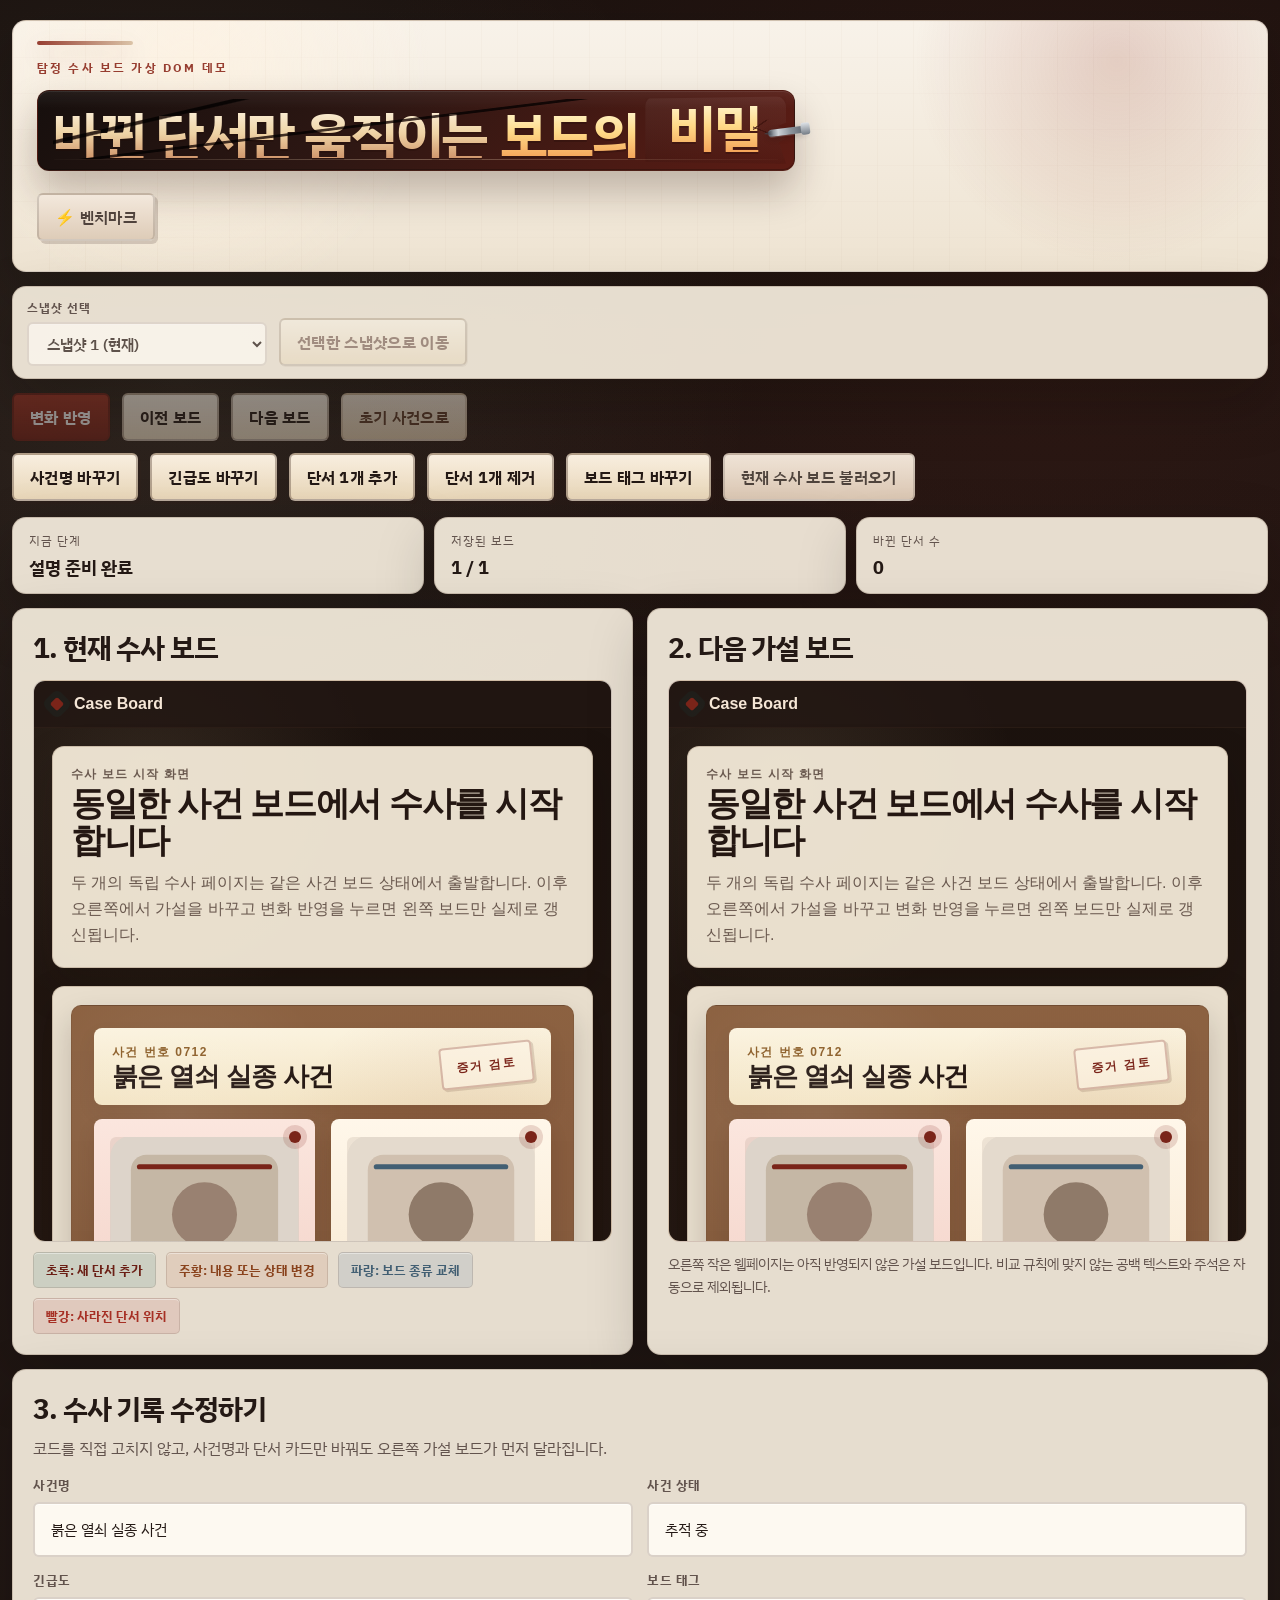
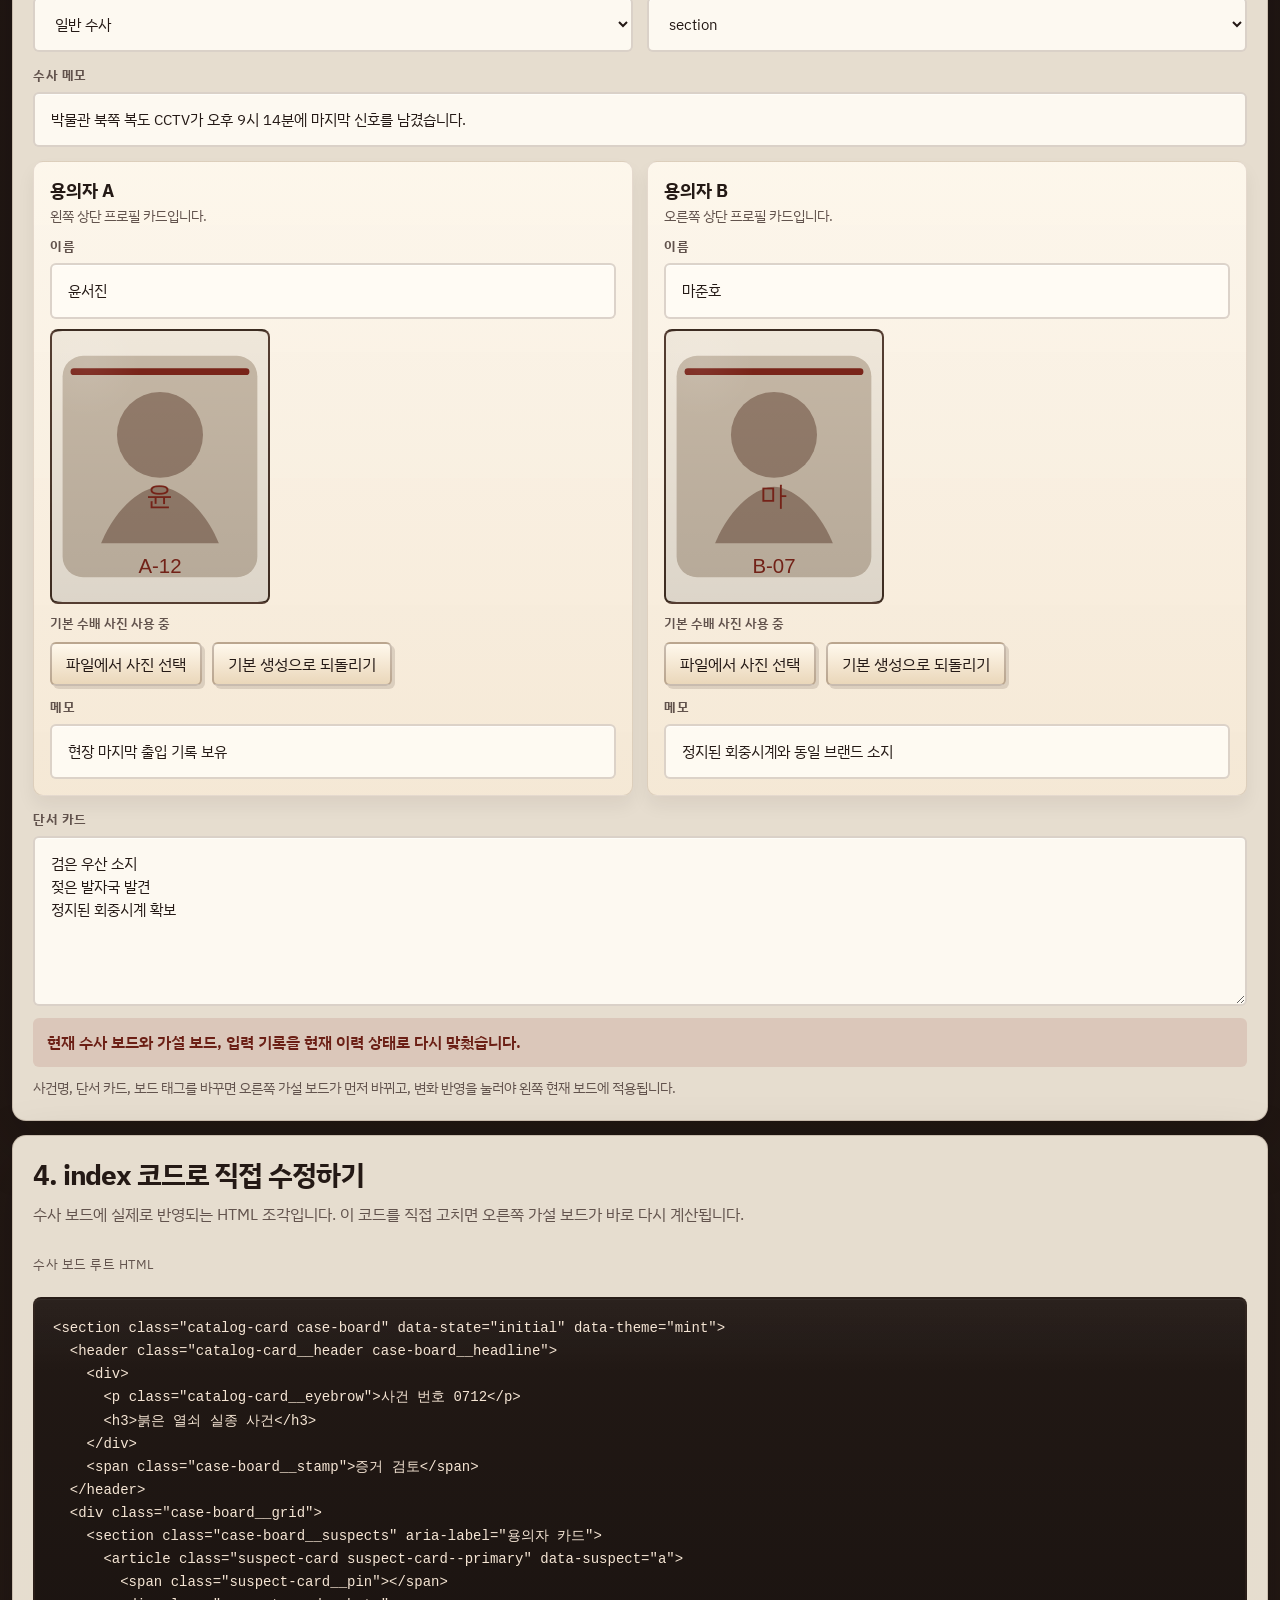
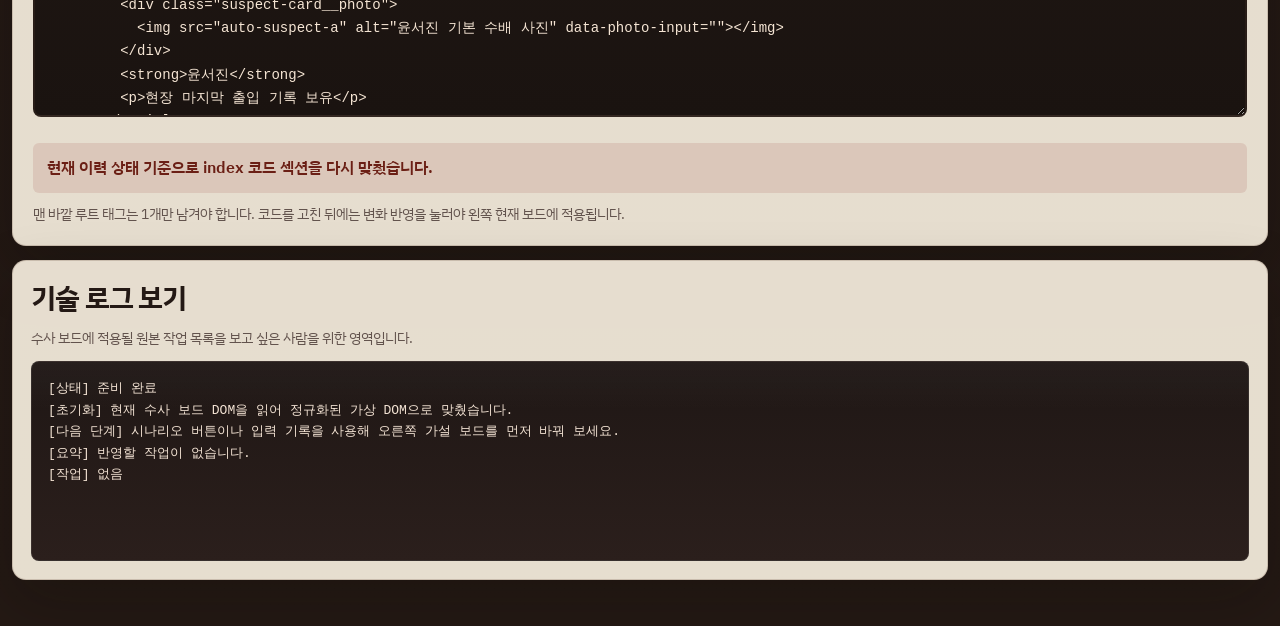
==== commit fac433f3: "Refine hero title evidence styling" ====
--- a/index.html
+++ b/index.html
@@ -3,7 +3,7 @@
   <head>
     <meta charset="UTF-8" />
     <meta name="viewport" content="width=device-width, initial-scale=1.0" />
-    <title>탐정 수사 보드 가상 DOM 데모</title>
+    <title>바뀐 단서만 움직이는 보드의 비밀 | 탐정 수사 보드 가상 DOM 데모</title>
     <link rel="stylesheet" href="./style.css" />
     <link rel="stylesheet" href="./src/benchmark/benchmark-popup.css" />
   </head>
@@ -12,11 +12,30 @@
       <!-- MOD: 초심자 발표 기준으로 용어보다 이야기를 먼저 보여주는 도입부 -->
       <header class="hero panel panel--hero">
         <p class="eyebrow">탐정 수사 보드 가상 DOM 데모</p>
-        <h1>수사 보드는 왜<br />바뀐 단서만 옮길까?</h1>
+        <h1 class="hero__title">
+          <span class="hero__title-main" data-text="바뀐 단서만 움직이는">바뀐 단서만 움직이는</span>
+          <span class="hero__title-emphasis" data-text="보드의">보드의</span>
+          <span class="hero__title-evidence">
+            <span class="hero__title-evidence-text" data-text="비밀">비밀</span>
+            <span class="hero__title-evidence-nail" aria-hidden="true"></span>
+          </span>
+        </h1>
         <div class="hero__actions">
           <button id="benchmark-button" class="button button--subtle" type="button">⚡ 벤치마크</button>
         </div>
       </header>
+
+      <section class="snapshot-bar">
+        <label class="history-jump" for="history-jump-select">
+          <span class="history-jump__label">스냅샷 선택</span>
+          <select id="history-jump-select" class="history-jump__select" disabled>
+            <option value="0">스냅샷 1</option>
+          </select>
+        </label>
+        <button id="history-jump-button" class="button button--subtle" type="button" disabled>
+          선택한 스냅샷으로 이동
+        </button>
+      </section>
 
       <!-- MOD: 버튼과 상태 카드를 초심자 친화적인 문장으로 다시 정리 -->
       <section class="toolbar">
@@ -26,18 +45,6 @@
             <button id="undo-button" class="button" type="button" disabled>이전 보드</button>
             <button id="redo-button" class="button" type="button" disabled>다음 보드</button>
             <button id="reset-button" class="button button--subtle" type="button">초기 사건으로</button>
-          </div>
-
-          <div class="toolbar__history-actions">
-            <label class="history-jump" for="history-jump-select">
-              <span class="history-jump__label">스냅샷 선택</span>
-              <select id="history-jump-select" class="history-jump__select" disabled>
-                <option value="0">스냅샷 1</option>
-              </select>
-            </label>
-            <button id="history-jump-button" class="button button--subtle" type="button" disabled>
-              선택한 스냅샷으로 이동
-            </button>
           </div>
 
           <!-- MOD: 발표용 빠른 시나리오 버튼을 상단 조작 버튼 영역으로 이동 -->
--- a/style.css
+++ b/style.css
@@ -1,3 +1,5 @@
+@import url("https://fonts.googleapis.com/css2?family=Black+Han+Sans&family=IBM+Plex+Sans+KR:wght@500;600;700&display=swap");
+
 :root {
   --bg: #241914;
   --bg-strong: #33231c;
@@ -18,8 +20,9 @@
   --code: #1b1615;
   --code-line: rgba(255, 255, 255, 0.08);
   --shadow: 0 22px 60px rgba(11, 7, 6, 0.22);
-  --font-body: "Aptos", "Segoe UI Variable Text", "Pretendard Variable", "SUIT Variable", "Noto Sans KR", "Apple SD Gothic Neo", sans-serif;
-  --font-display: "Aptos", "Segoe UI Variable Display", "Pretendard Variable", "SUIT Variable", "Noto Sans KR", "Apple SD Gothic Neo", sans-serif;
+  --font-body: "IBM Plex Sans KR", "Aptos", "Segoe UI Variable Text", "Pretendard Variable", "SUIT Variable", "Noto Sans KR", "Apple SD Gothic Neo", sans-serif;
+  --font-display: "IBM Plex Sans KR", "Aptos", "Segoe UI Variable Display", "Pretendard Variable", "SUIT Variable", "Noto Sans KR", "Apple SD Gothic Neo", sans-serif;
+  --font-headline: "Black Han Sans", "IBM Plex Sans KR", "Malgun Gothic", sans-serif;
 }
 
 * {
@@ -73,15 +76,50 @@
 
 .panel--hero {
   overflow: hidden;
+  position: relative;
+  isolation: isolate;
+  padding: 28px 24px 30px;
+  background:
+    radial-gradient(circle at 14% 18%, rgba(255, 243, 226, 0.68), transparent 22%),
+    radial-gradient(circle at 88% 16%, rgba(143, 47, 34, 0.18), transparent 18%),
+    linear-gradient(180deg, rgba(253, 247, 238, 0.98) 0%, rgba(243, 232, 214, 0.98) 100%);
+}
+
+.panel--hero::before {
+  content: "";
+  position: absolute;
+  inset: 0;
+  background:
+    linear-gradient(90deg, rgba(99, 63, 42, 0.12) 0 1px, transparent 1px 100%),
+    linear-gradient(rgba(99, 63, 42, 0.08) 0 1px, transparent 1px 100%);
+  background-size: 36px 36px;
+  opacity: 0.18;
+  pointer-events: none;
+}
+
+.panel--hero::after {
+  content: "";
+  position: absolute;
+  top: 20px;
+  left: 24px;
+  width: 96px;
+  height: 4px;
+  border-radius: 999px;
+  background: linear-gradient(90deg, rgba(143, 47, 34, 0.92), rgba(157, 106, 49, 0.34));
+  box-shadow: 0 10px 24px rgba(143, 47, 34, 0.18);
+  pointer-events: none;
 }
 
 .eyebrow {
-  margin: 0 0 10px;
+  position: relative;
+  z-index: 1;
+  margin: 10px 0 14px;
   color: var(--accent);
   font-size: 12px;
   font-weight: 700;
-  letter-spacing: 0.16em;
+  letter-spacing: 0.18em;
   text-transform: uppercase;
+  opacity: 0.92;
 }
 
 .hero,
@@ -104,17 +142,248 @@
 
 .hero h1 {
   margin: 0;
-  font-size: clamp(34px, 5vw, 58px);
-  line-height: 0.98;
-  letter-spacing: -0.03em;
   color: #2f1c16;
 }
 
+.hero__title {
+  position: relative;
+  z-index: 1;
+  display: inline-flex;
+  align-items: flex-end;
+  gap: 0.22em;
+  width: fit-content;
+  max-width: 100%;
+  padding: 0.18em 0.28em 0.22em;
+  border: 1px solid rgba(77, 26, 18, 0.58);
+  border-radius: 12px;
+  background:
+    linear-gradient(180deg, rgba(255, 255, 255, 0.06), transparent 22%),
+    linear-gradient(135deg, #160f0d 0%, #2d1713 42%, #5d1c14 100%);
+  box-shadow:
+    0 20px 38px rgba(42, 18, 11, 0.26),
+    inset 0 1px 0 rgba(255, 255, 255, 0.08),
+    inset 0 -1px 0 rgba(0, 0, 0, 0.24);
+  font-family: var(--font-headline);
+  font-weight: 400;
+  font-size: clamp(32px, 4.25vw, 74px);
+  line-height: 0.88;
+  letter-spacing: -0.055em;
+  white-space: nowrap;
+  text-shadow: 0 14px 28px rgba(0, 0, 0, 0.22);
+}
+
+.hero__title::after {
+  content: "";
+  position: absolute;
+  left: 16px;
+  right: 16px;
+  bottom: 10px;
+  height: 1px;
+  border-radius: 999px;
+  background: linear-gradient(90deg, rgba(255, 226, 191, 0.02), rgba(255, 226, 191, 0.32), rgba(255, 226, 191, 0.02));
+  z-index: 0;
+}
+
+.hero__title-main,
+.hero__title-emphasis,
+.hero__title-evidence-text {
+  display: inline-block;
+  position: relative;
+  z-index: 1;
+  color: transparent;
+  background:
+    linear-gradient(180deg, #fff2d8 0%, #f3d7a8 48%, #d49a6f 100%);
+  -webkit-background-clip: text;
+  background-clip: text;
+  -webkit-text-fill-color: transparent;
+  text-shadow: none;
+}
+
+.hero__title-main {
+  opacity: 0.98;
+}
+
+.hero__title-emphasis {
+  display: inline-flex;
+  align-items: flex-end;
+  gap: 0.01em;
+  padding-left: 0.02em;
+  background:
+    linear-gradient(180deg, #fff4c8 0%, #ffd987 46%, #f5a55a 100%);
+  -webkit-background-clip: text;
+  background-clip: text;
+}
+
+.hero__title-main::before,
+.hero__title-main::after,
+.hero__title-emphasis::before,
+.hero__title-emphasis::after,
+.hero__title-evidence-text::before,
+.hero__title-evidence-text::after {
+  content: attr(data-text);
+  position: absolute;
+  inset: 0;
+  pointer-events: none;
+  white-space: nowrap;
+}
+
+.hero__title-main::before {
+  color: rgba(20, 8, 6, 0.5);
+  clip-path: polygon(0 0, 100% 0, 100% 28%, 0 20%);
+  transform: translate(0.035em, 0.05em) skewX(-10deg);
+}
+
+.hero__title-main::after {
+  color: rgba(255, 244, 226, 0.2);
+  clip-path: polygon(0 38%, 100% 24%, 100% 60%, 0 72%);
+  transform: translate(-0.02em, -0.02em);
+}
+
+.hero__title-main {
+  filter: drop-shadow(0 2px 0 rgba(34, 11, 7, 0.32));
+}
+
+.hero__title-emphasis,
+.hero__title-evidence-text {
+  filter: drop-shadow(0 2px 0 rgba(34, 11, 7, 0.28));
+}
+
+.hero__title-evidence {
+  position: relative;
+  display: inline-flex;
+  align-items: flex-end;
+  margin-left: 0.08em;
+  padding: 0.06em 0.34em 0.12em 0.26em;
+  isolation: isolate;
+}
+
+.hero__title-evidence::before {
+  content: "";
+  position: absolute;
+  inset: -0.08em -0.14em -0.1em -0.16em;
+  border-radius: 0.2em;
+  background: linear-gradient(180deg, rgba(255, 255, 255, 0.06), rgba(22, 8, 7, 0.1));
+  clip-path: polygon(
+    0 3%,
+    100% 0,
+    100% 39%,
+    94% 44%,
+    100% 49%,
+    92% 55%,
+    100% 62%,
+    95% 68%,
+    100% 100%,
+    0 97%
+  );
+  box-shadow: 0 10px 18px rgba(31, 10, 7, 0.18);
+  z-index: 0;
+}
+
+.hero__title-evidence::after {
+  content: "";
+  position: absolute;
+  right: 0.02em;
+  top: 48%;
+  width: 0.44em;
+  height: 0.3em;
+  background:
+    linear-gradient(145deg, transparent 0 26%, rgba(58, 17, 12, 0.78) 27% 31%, transparent 32% 100%),
+    linear-gradient(22deg, transparent 0 34%, rgba(58, 17, 12, 0.72) 35% 39%, transparent 40% 100%);
+  transform: translateY(-50%);
+  opacity: 0.9;
+  z-index: 2;
+  pointer-events: none;
+}
+
+.hero__title-evidence-text {
+  background:
+    linear-gradient(180deg, #fff4c8 0%, #ffd987 46%, #f5a55a 100%);
+  -webkit-background-clip: text;
+  background-clip: text;
+}
+
+.hero__title-evidence-nail {
+  position: absolute;
+  right: -0.52em;
+  top: 52%;
+  width: 0.72em;
+  height: 0.12em;
+  border-radius: 999px;
+  background: linear-gradient(90deg, #515963 0%, #cdd3d8 26%, #8b939b 58%, #585f68 100%);
+  box-shadow:
+    0 1px 0 rgba(255, 255, 255, 0.16),
+    0 2px 6px rgba(17, 8, 7, 0.22);
+  transform: translateY(-50%) rotate(-7deg);
+  z-index: 4;
+}
+
+.hero__title-evidence-nail::before {
+  content: "";
+  position: absolute;
+  right: -0.05em;
+  top: 50%;
+  width: 0.16em;
+  height: 0.22em;
+  border-radius: 0.05em;
+  background: linear-gradient(180deg, #dde2e7 0%, #757d86 100%);
+  transform: translateY(-50%);
+  box-shadow: 0 1px 0 rgba(255, 255, 255, 0.18);
+}
+
+.hero__title-evidence-nail::after {
+  content: "";
+  position: absolute;
+  left: -0.08em;
+  top: 50%;
+  width: 0.18em;
+  height: 0.1em;
+  background: linear-gradient(90deg, #40454d 0%, rgba(64, 69, 77, 0));
+  clip-path: polygon(0 50%, 100% 0, 100% 100%);
+  transform: translateY(-50%);
+}
+
+.hero__title::before {
+  content: "";
+  position: absolute;
+  inset: 10% 2% 14% 2%;
+  background:
+    linear-gradient(167deg, transparent 0 18%, rgba(24, 9, 6, 0.9) 18.5% 19.6%, transparent 20.2% 100%),
+    linear-gradient(173deg, transparent 0 42%, rgba(24, 9, 6, 0.85) 42.6% 43.8%, transparent 44.4% 100%),
+    linear-gradient(161deg, transparent 0 63%, rgba(255, 241, 215, 0.12) 63.4% 64.1%, transparent 64.8% 100%);
+  opacity: 0.95;
+  mix-blend-mode: multiply;
+  pointer-events: none;
+  z-index: 2;
+}
+
 .hero__actions {
+  position: relative;
+  z-index: 1;
   display: flex;
   flex-wrap: wrap;
   gap: 10px;
-  margin-top: 18px;
+  margin-top: 22px;
+}
+
+.snapshot-bar {
+  display: flex;
+  flex-wrap: wrap;
+  gap: 12px;
+  align-items: end;
+  margin-bottom: 14px;
+  padding: 12px 14px;
+  border: 1px solid var(--line);
+  border-radius: 14px;
+  background: var(--panel);
+  box-shadow: var(--shadow);
+}
+
+.snapshot-bar .history-jump {
+  min-width: min(100%, 240px);
+}
+
+.snapshot-bar .button {
+  align-self: end;
 }
 
 .subtitle {
@@ -1035,6 +1304,10 @@
     padding: 18px 0 28px;
   }
 
+  .panel--hero {
+    padding: 20px 18px 22px;
+  }
+
   .term-grid,
   .story-strip,
   .metric-grid {
@@ -1047,6 +1320,15 @@
     gap: 8px;
   }
 
+  .hero__title {
+    font-size: clamp(30px, 7vw, 52px);
+    flex-wrap: wrap;
+    row-gap: 0.04em;
+    white-space: normal;
+    padding: 0.18em 0.2em 0.24em;
+  }
+
+  .snapshot-bar,
   .toolbar__history-actions {
     align-items: stretch;
   }
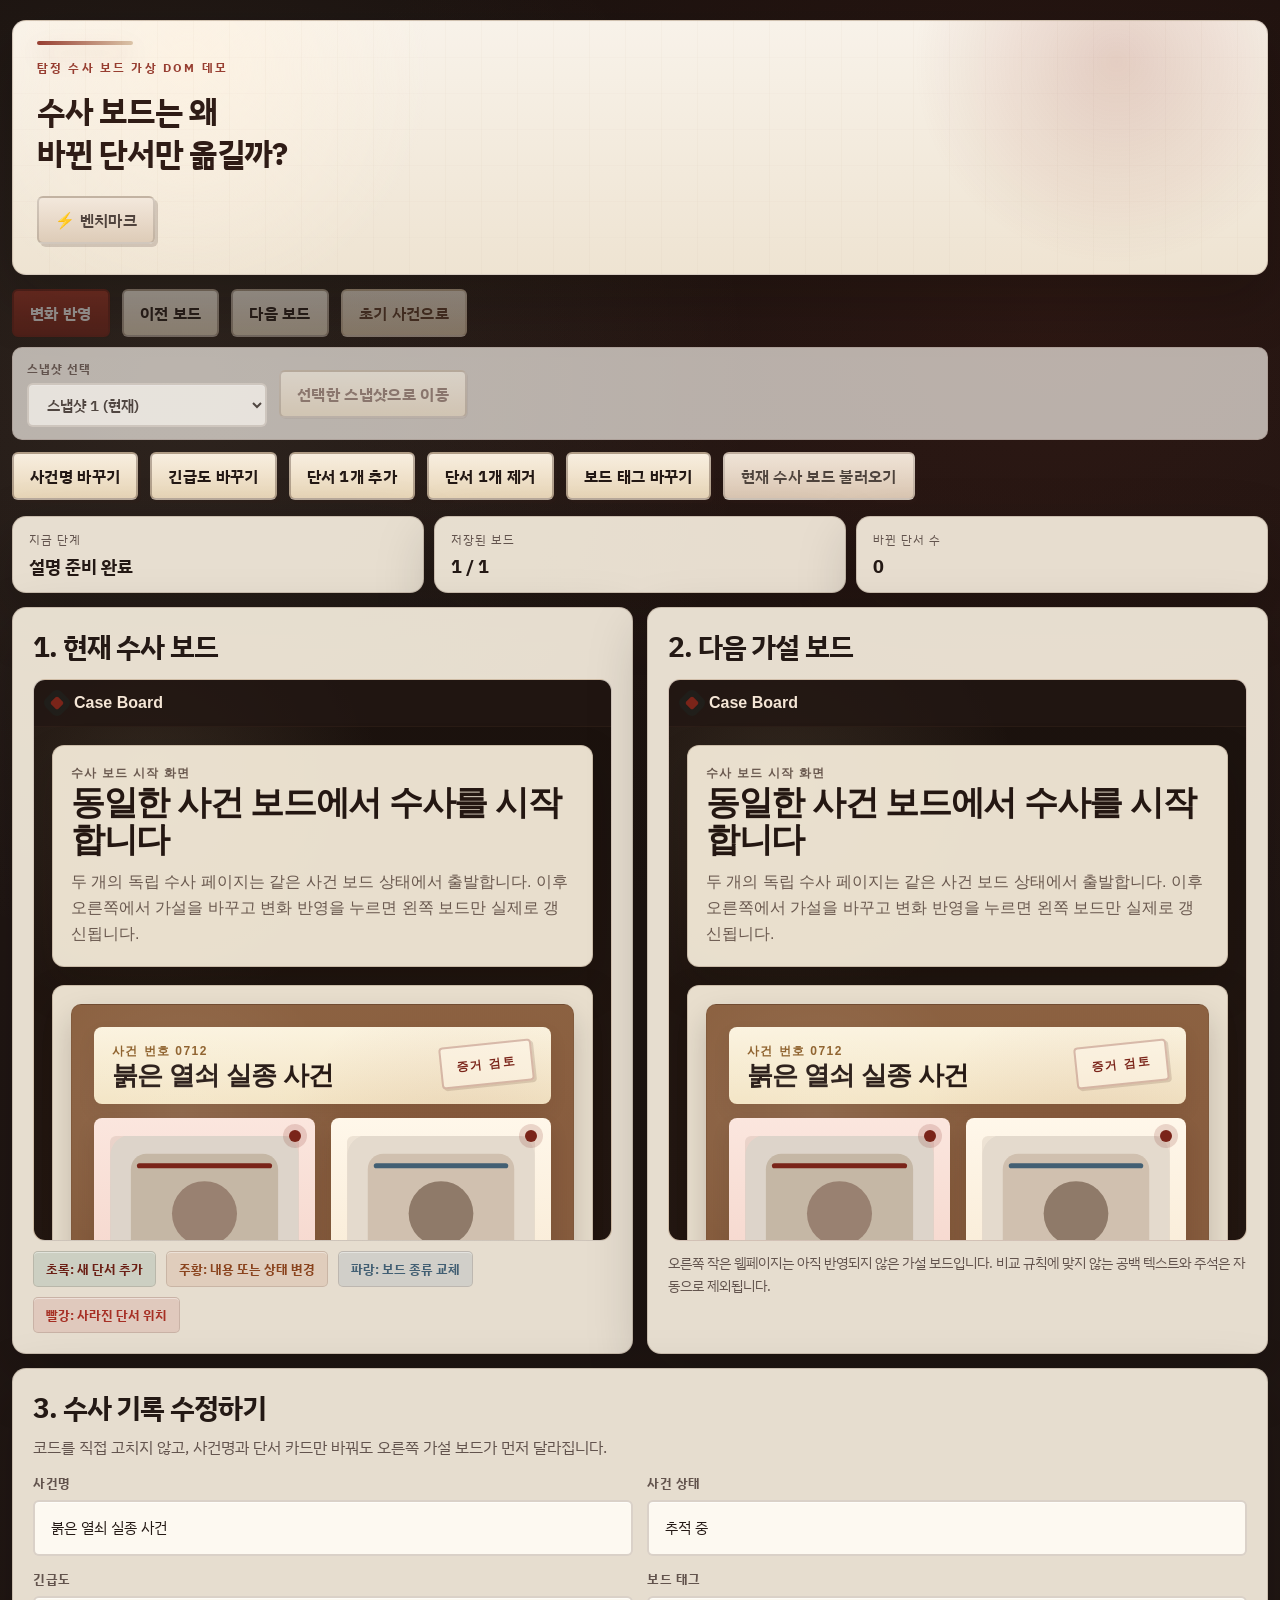
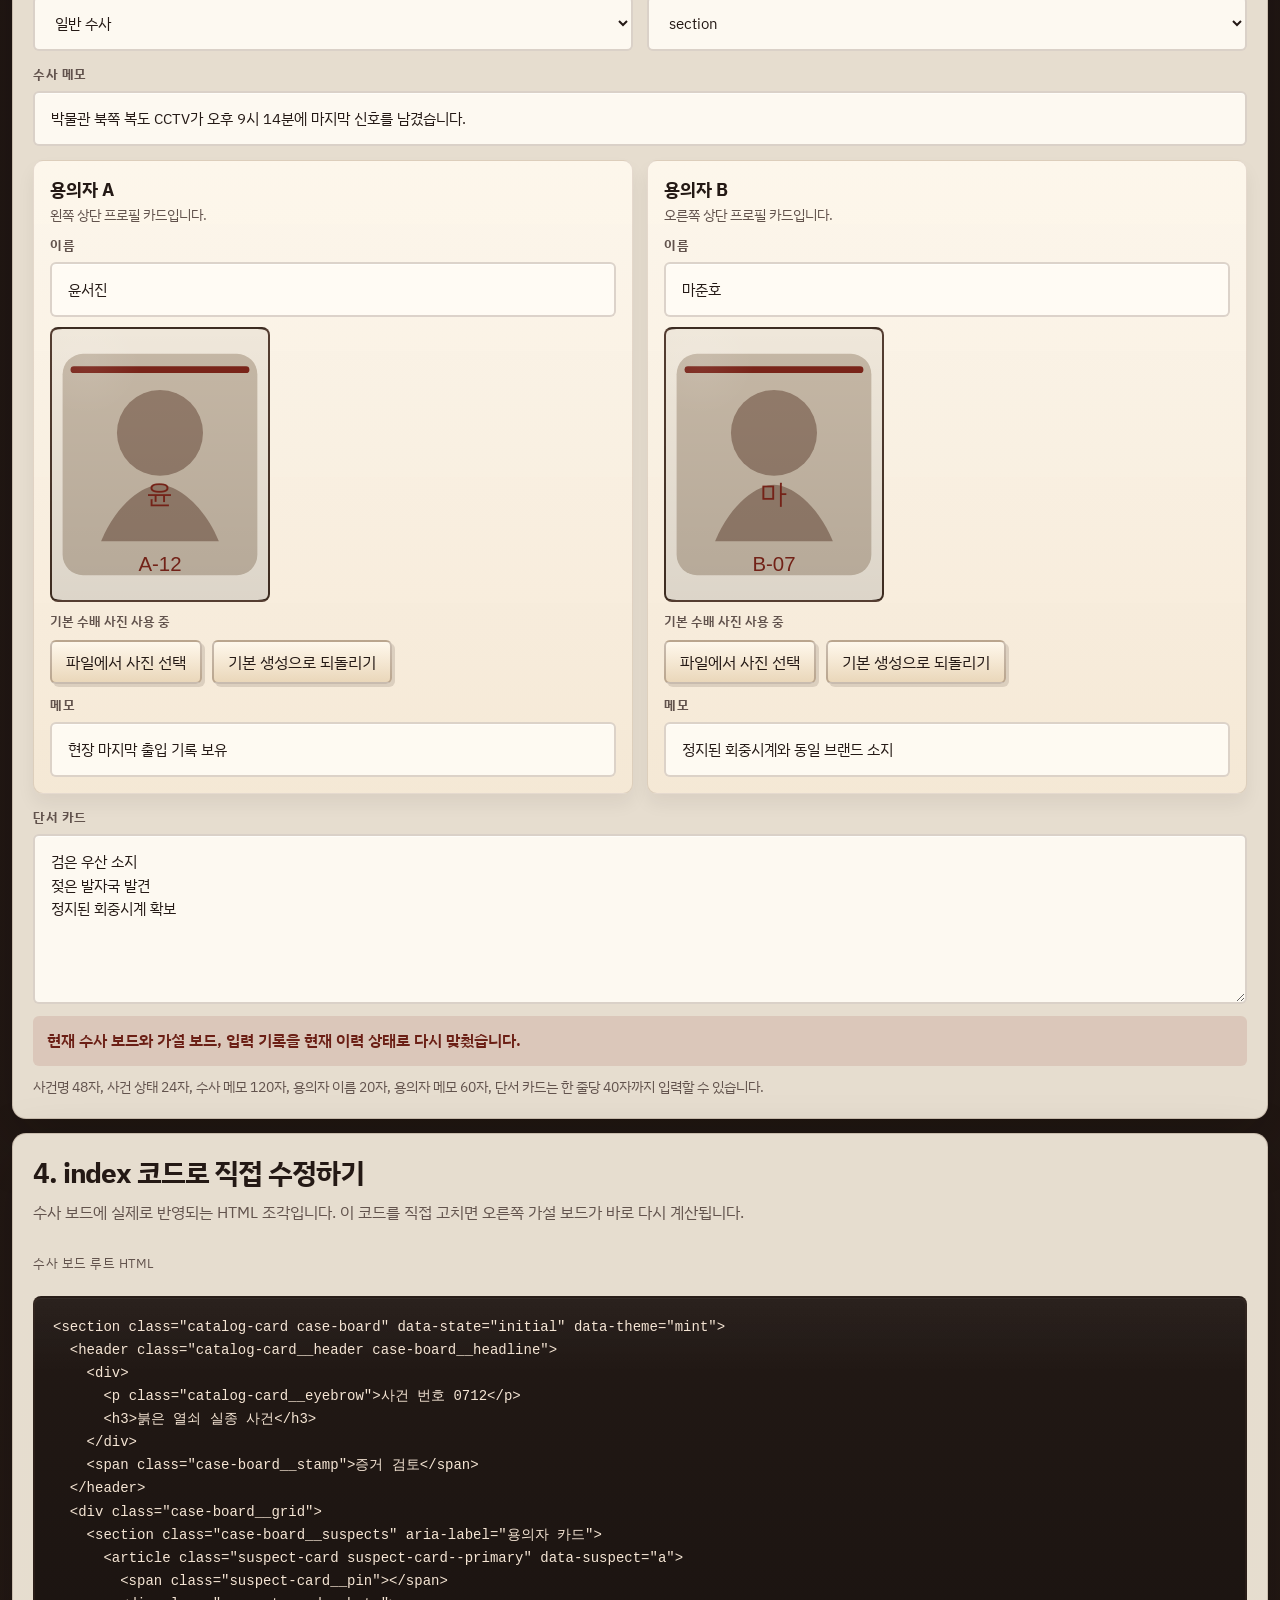
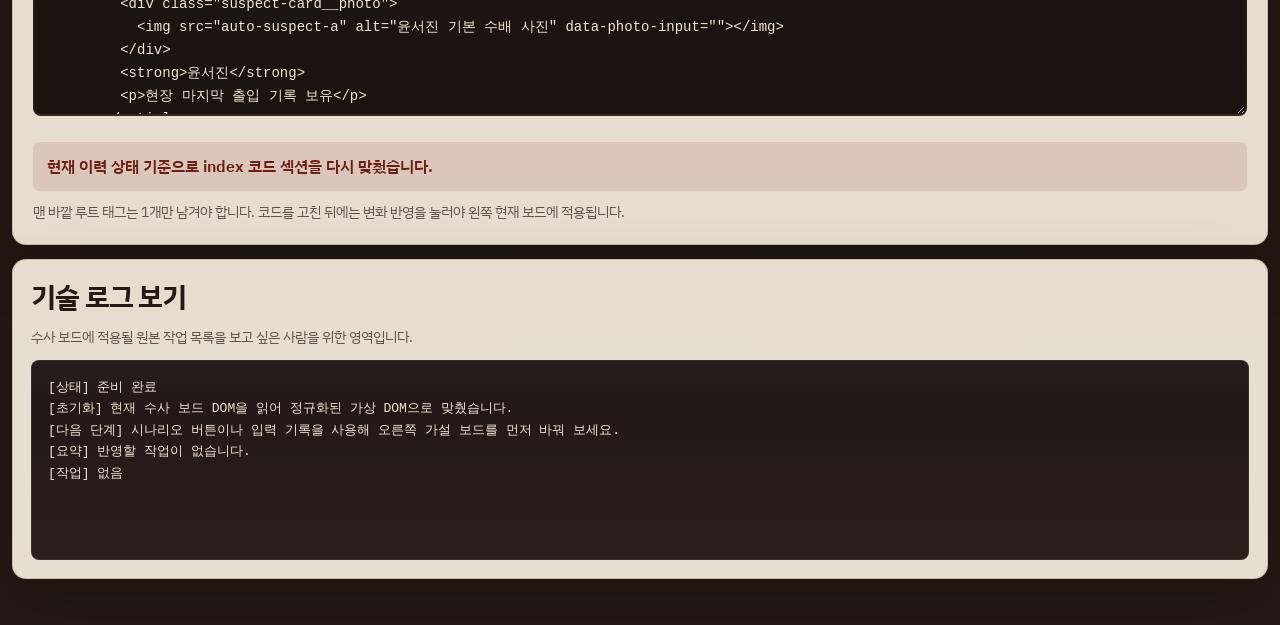
==== commit d384ef5b: "feat: add editor guards and action cooldowns" ====
--- a/index.html
+++ b/index.html
@@ -3,7 +3,7 @@
   <head>
     <meta charset="UTF-8" />
     <meta name="viewport" content="width=device-width, initial-scale=1.0" />
-    <title>바뀐 단서만 움직이는 보드의 비밀 | 탐정 수사 보드 가상 DOM 데모</title>
+    <title>탐정 수사 보드 가상 DOM 데모</title>
     <link rel="stylesheet" href="./style.css" />
     <link rel="stylesheet" href="./src/benchmark/benchmark-popup.css" />
   </head>
@@ -12,30 +12,11 @@
       <!-- MOD: 초심자 발표 기준으로 용어보다 이야기를 먼저 보여주는 도입부 -->
       <header class="hero panel panel--hero">
         <p class="eyebrow">탐정 수사 보드 가상 DOM 데모</p>
-        <h1 class="hero__title">
-          <span class="hero__title-main" data-text="바뀐 단서만 움직이는">바뀐 단서만 움직이는</span>
-          <span class="hero__title-emphasis" data-text="보드의">보드의</span>
-          <span class="hero__title-evidence">
-            <span class="hero__title-evidence-text" data-text="비밀">비밀</span>
-            <span class="hero__title-evidence-nail" aria-hidden="true"></span>
-          </span>
-        </h1>
+        <h1>수사 보드는 왜<br />바뀐 단서만 옮길까?</h1>
         <div class="hero__actions">
           <button id="benchmark-button" class="button button--subtle" type="button">⚡ 벤치마크</button>
         </div>
       </header>
-
-      <section class="snapshot-bar">
-        <label class="history-jump" for="history-jump-select">
-          <span class="history-jump__label">스냅샷 선택</span>
-          <select id="history-jump-select" class="history-jump__select" disabled>
-            <option value="0">스냅샷 1</option>
-          </select>
-        </label>
-        <button id="history-jump-button" class="button button--subtle" type="button" disabled>
-          선택한 스냅샷으로 이동
-        </button>
-      </section>
 
       <!-- MOD: 버튼과 상태 카드를 초심자 친화적인 문장으로 다시 정리 -->
       <section class="toolbar">
@@ -45,6 +26,18 @@
             <button id="undo-button" class="button" type="button" disabled>이전 보드</button>
             <button id="redo-button" class="button" type="button" disabled>다음 보드</button>
             <button id="reset-button" class="button button--subtle" type="button">초기 사건으로</button>
+          </div>
+
+          <div class="toolbar__history-actions">
+            <label class="history-jump" for="history-jump-select">
+              <span class="history-jump__label">스냅샷 선택</span>
+              <select id="history-jump-select" class="history-jump__select" disabled>
+                <option value="0">스냅샷 1</option>
+              </select>
+            </label>
+            <button id="history-jump-button" class="button button--subtle" type="button" disabled>
+              선택한 스냅샷으로 이동
+            </button>
           </div>
 
           <!-- MOD: 발표용 빠른 시나리오 버튼을 상단 조작 버튼 영역으로 이동 -->
@@ -135,12 +128,24 @@
           <div class="editor-form">
             <label class="field-group field-group--card" for="field-title">
               <span class="field-group__label">사건명</span>
-              <input id="field-title" class="field-input" type="text" placeholder="예: 붉은 열쇠 실종 사건" />
+              <input
+                id="field-title"
+                class="field-input"
+                type="text"
+                maxlength="48"
+                placeholder="예: 붉은 열쇠 실종 사건"
+              />
             </label>
 
             <label class="field-group field-group--card" for="field-badge">
               <span class="field-group__label">사건 상태</span>
-              <input id="field-badge" class="field-input" type="text" placeholder="예: 유력 용의자 특정" />
+              <input
+                id="field-badge"
+                class="field-input"
+                type="text"
+                maxlength="24"
+                placeholder="예: 유력 용의자 특정"
+              />
             </label>
 
             <label class="field-group field-group--card" for="field-theme">
@@ -165,6 +170,7 @@
                 id="field-description"
                 class="field-input"
                 type="text"
+                maxlength="120"
                 placeholder="예: 북쪽 복도 CCTV가 오후 9시 14분에 마지막 신호를 남겼습니다."
               />
             </label>
@@ -177,7 +183,13 @@
 
               <label class="field-group" for="suspect-one-name">
                 <span class="field-group__label">이름</span>
-                <input id="suspect-one-name" class="field-input" type="text" placeholder="예: 윤서진" />
+                <input
+                  id="suspect-one-name"
+                  class="field-input"
+                  type="text"
+                  maxlength="20"
+                  placeholder="예: 윤서진"
+                />
               </label>
 
               <input id="suspect-one-photo" type="hidden" />
@@ -190,7 +202,12 @@
 
                 <div class="photo-lab__actions">
                   <label class="photo-upload" for="suspect-one-file">파일에서 사진 선택</label>
-                  <input id="suspect-one-file" class="visually-hidden" type="file" accept="image/*" />
+                  <input
+                    id="suspect-one-file"
+                    class="visually-hidden"
+                    type="file"
+                    accept=".jpg,.jpeg,.png,.webp,image/jpeg,image/png,image/webp"
+                  />
                   <button class="photo-reset" type="button" data-photo-reset="a">기본 생성으로 되돌리기</button>
                 </div>
               </div>
@@ -201,6 +218,7 @@
                   id="suspect-one-note"
                   class="field-input"
                   type="text"
+                  maxlength="60"
                   placeholder="예: 현장 마지막 출입 기록 보유"
                 />
               </label>
@@ -214,7 +232,13 @@
 
               <label class="field-group" for="suspect-two-name">
                 <span class="field-group__label">이름</span>
-                <input id="suspect-two-name" class="field-input" type="text" placeholder="예: 마준호" />
+                <input
+                  id="suspect-two-name"
+                  class="field-input"
+                  type="text"
+                  maxlength="20"
+                  placeholder="예: 마준호"
+                />
               </label>
 
               <input id="suspect-two-photo" type="hidden" />
@@ -227,7 +251,12 @@
 
                 <div class="photo-lab__actions">
                   <label class="photo-upload" for="suspect-two-file">파일에서 사진 선택</label>
-                  <input id="suspect-two-file" class="visually-hidden" type="file" accept="image/*" />
+                  <input
+                    id="suspect-two-file"
+                    class="visually-hidden"
+                    type="file"
+                    accept=".jpg,.jpeg,.png,.webp,image/jpeg,image/png,image/webp"
+                  />
                   <button class="photo-reset" type="button" data-photo-reset="b">기본 생성으로 되돌리기</button>
                 </div>
               </div>
@@ -238,6 +267,7 @@
                   id="suspect-two-note"
                   class="field-input"
                   type="text"
+                  maxlength="60"
                   placeholder="예: 정지된 회중시계와 동일 브랜드 소지"
                 />
               </label>
@@ -249,6 +279,7 @@
                 id="field-items"
                 class="field-input field-input--textarea"
                 spellcheck="false"
+                maxlength="1200"
                 placeholder="한 줄에 하나씩 입력하세요.&#10;예: 검은 우산 소지"
               ></textarea>
             </label>
@@ -260,7 +291,8 @@
               초기 DOM을 로드하는 중입니다.
             </p>
             <p class="form-hint">
-              사건명, 단서 카드, 보드 태그를 바꾸면 오른쪽 가설 보드가 먼저 바뀌고, 변화 반영을 눌러야 왼쪽 현재 보드에 적용됩니다.
+              사건명 48자, 사건 상태 24자, 수사 메모 120자, 용의자 이름 20자, 용의자 메모 60자, 단서 카드는 한 줄당
+              40자까지 입력할 수 있습니다.
             </p>
           </div>
         </section>
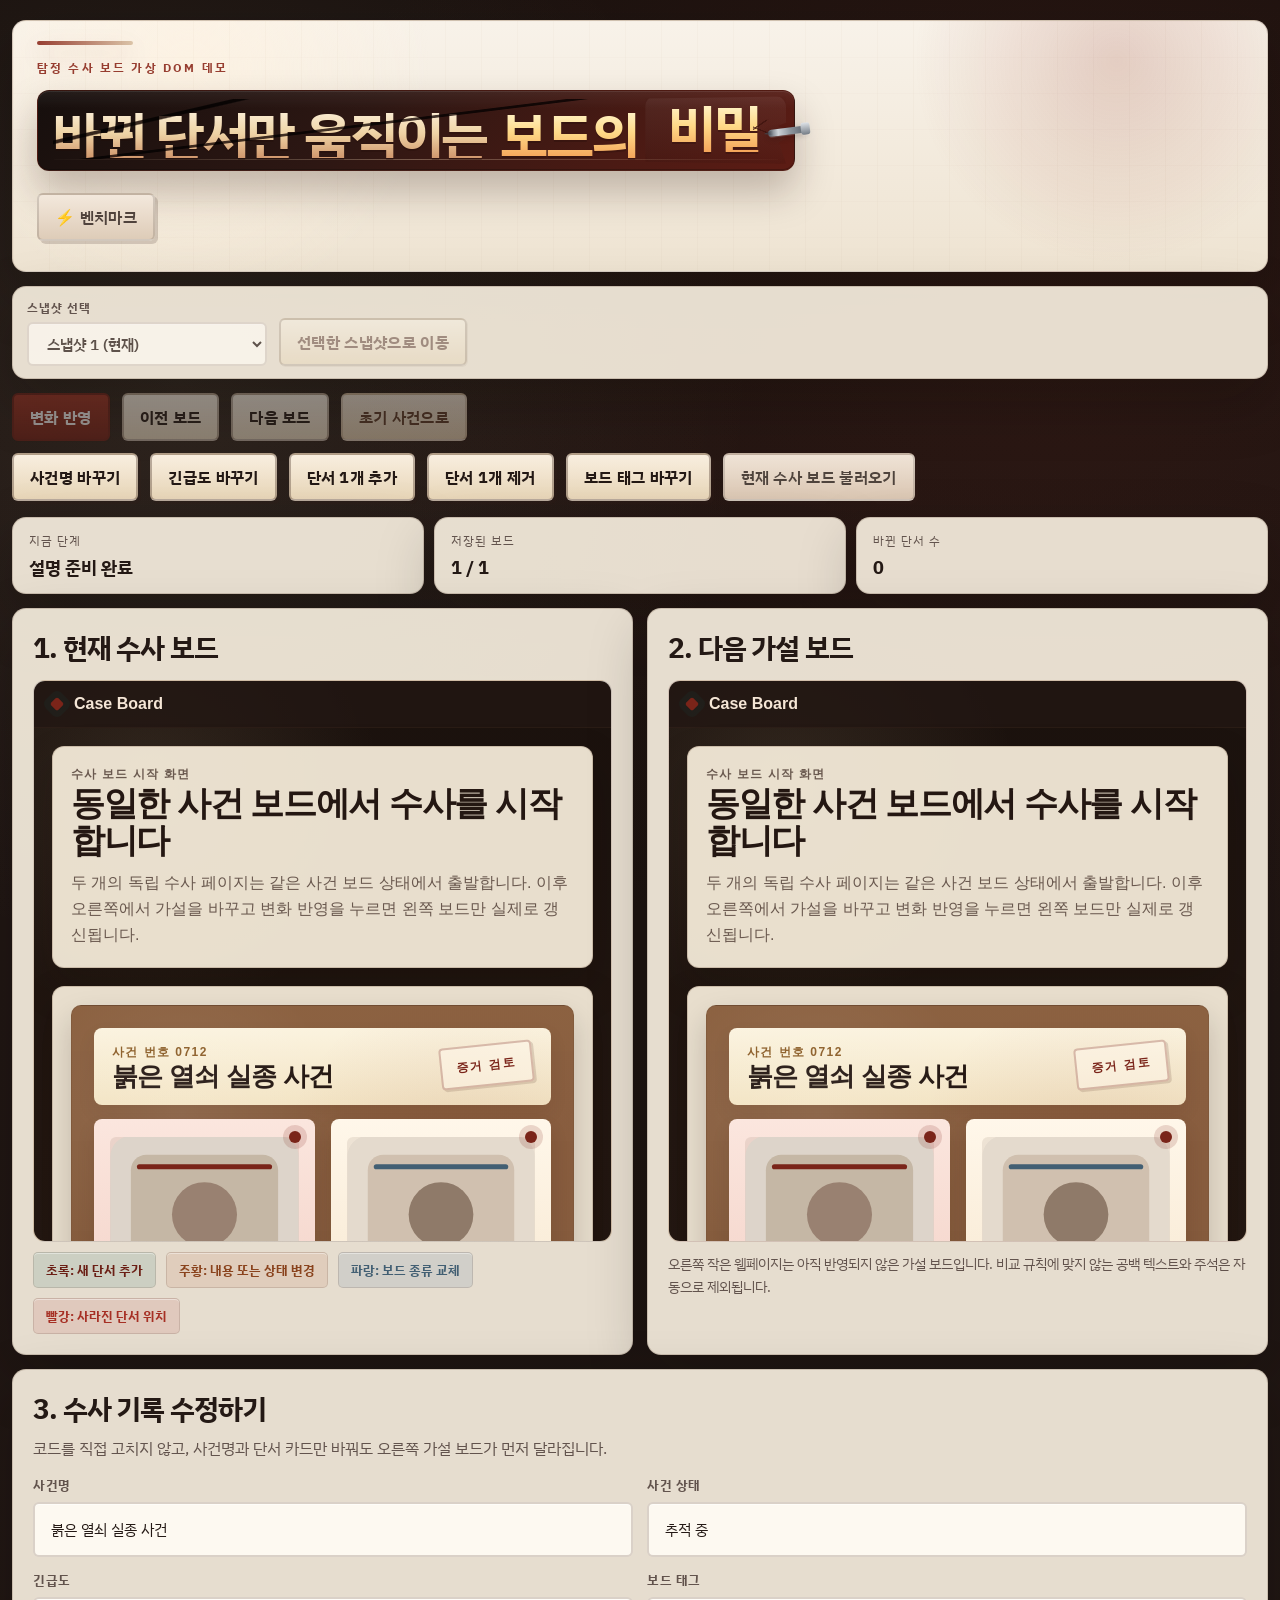
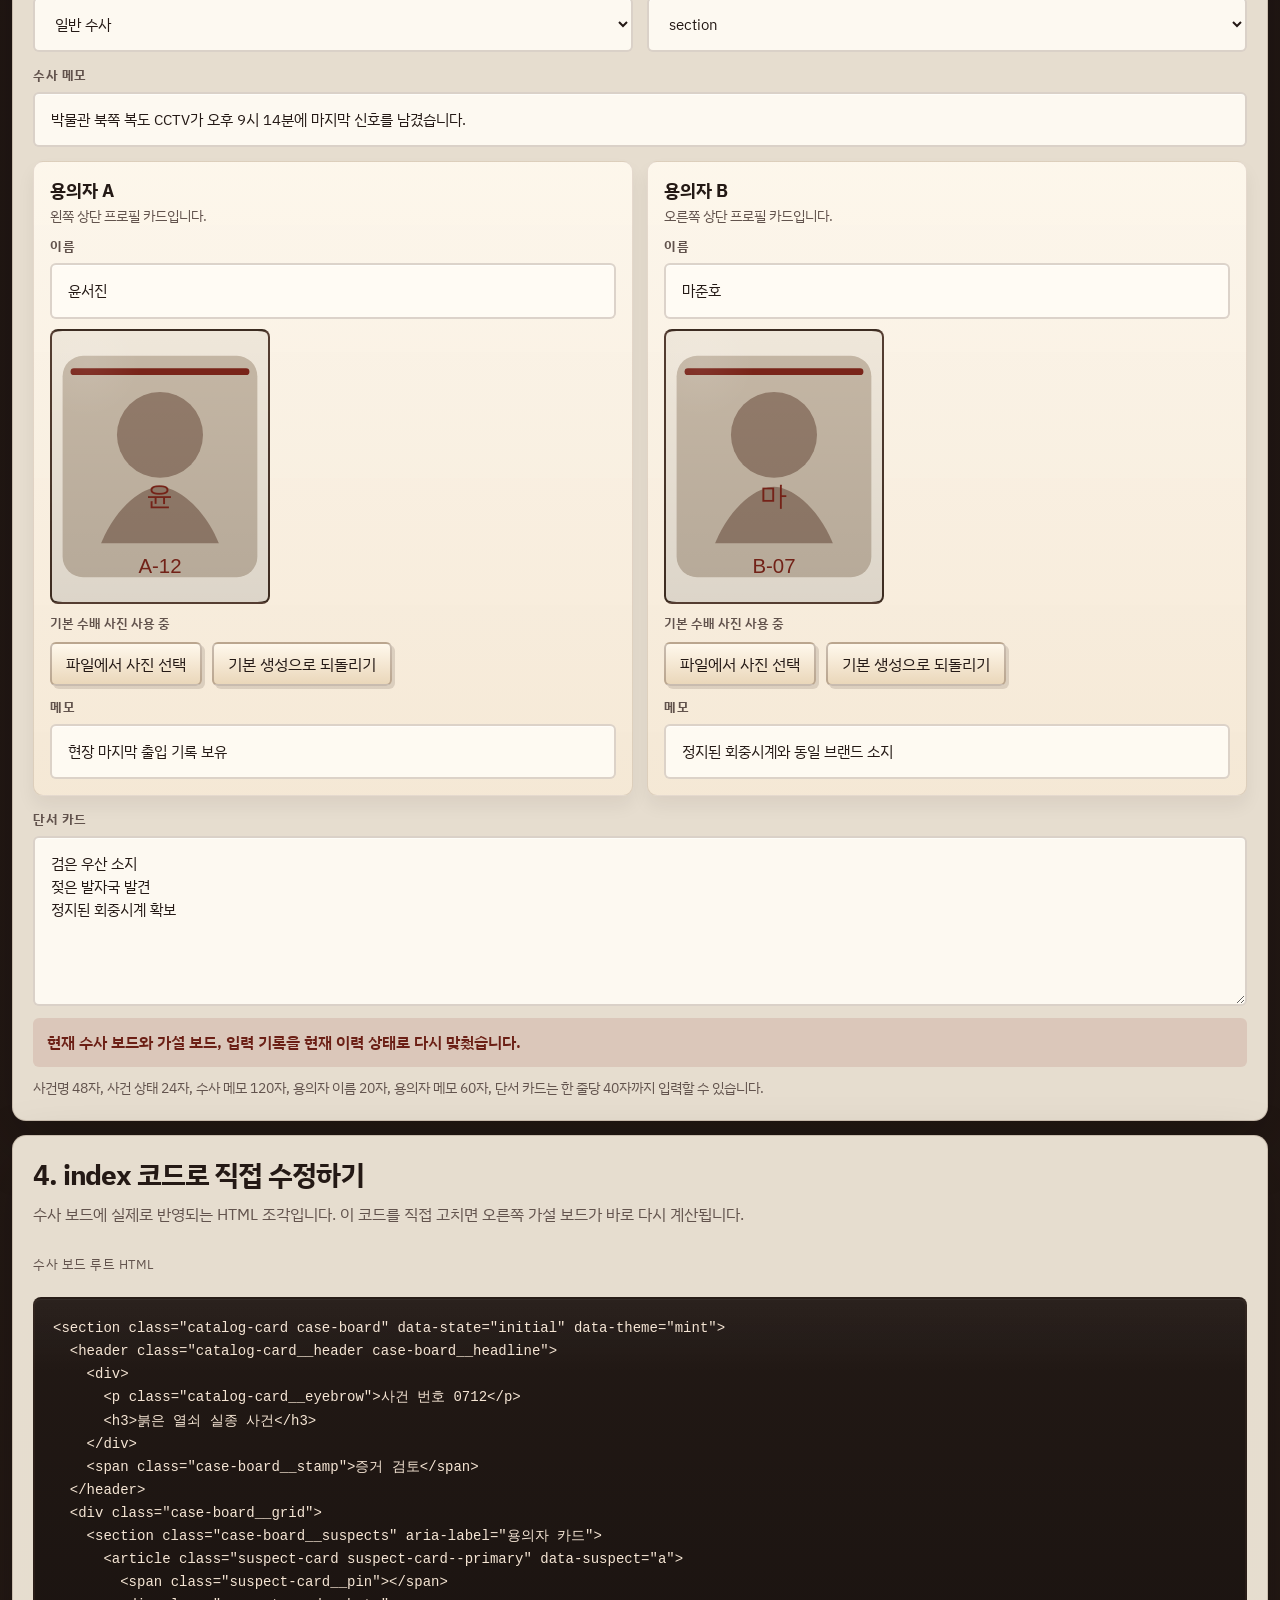
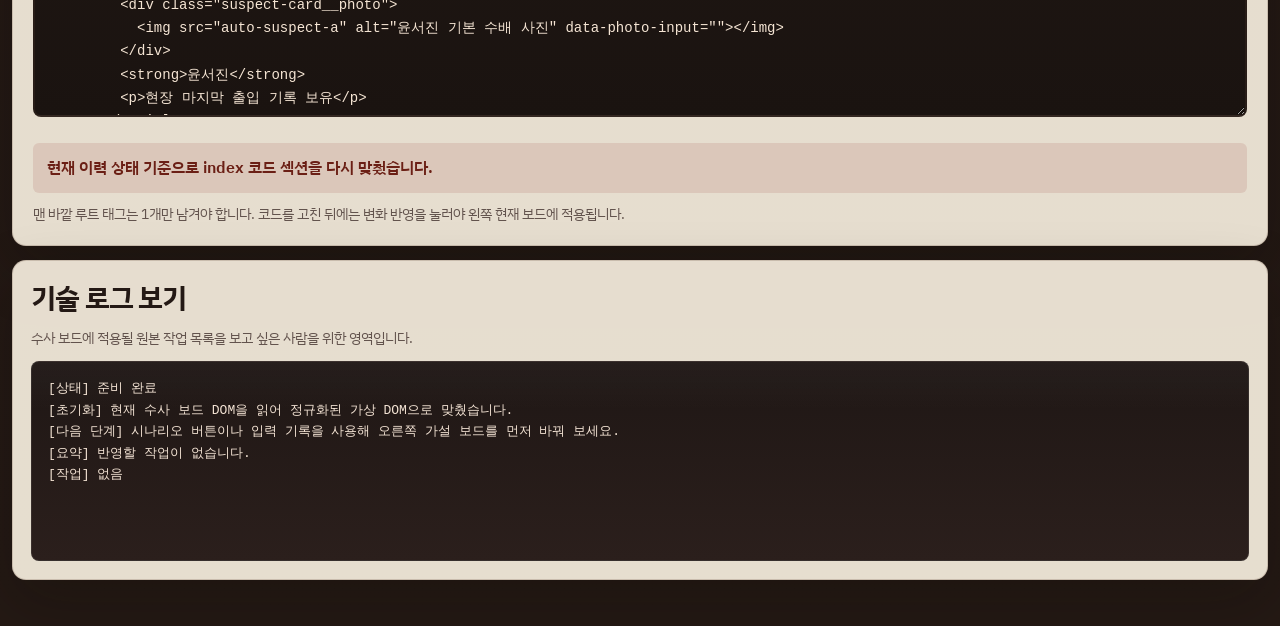
==== commit 7bd96bfa: "Merge pull request #9 from tpals5236-art/develop Refine hero title evidence styling" ====
--- a/index.html
+++ b/index.html
@@ -3,7 +3,7 @@
   <head>
     <meta charset="UTF-8" />
     <meta name="viewport" content="width=device-width, initial-scale=1.0" />
-    <title>탐정 수사 보드 가상 DOM 데모</title>
+    <title>바뀐 단서만 움직이는 보드의 비밀 | 탐정 수사 보드 가상 DOM 데모</title>
     <link rel="stylesheet" href="./style.css" />
     <link rel="stylesheet" href="./src/benchmark/benchmark-popup.css" />
   </head>
@@ -12,11 +12,30 @@
       <!-- MOD: 초심자 발표 기준으로 용어보다 이야기를 먼저 보여주는 도입부 -->
       <header class="hero panel panel--hero">
         <p class="eyebrow">탐정 수사 보드 가상 DOM 데모</p>
-        <h1>수사 보드는 왜<br />바뀐 단서만 옮길까?</h1>
+        <h1 class="hero__title">
+          <span class="hero__title-main" data-text="바뀐 단서만 움직이는">바뀐 단서만 움직이는</span>
+          <span class="hero__title-emphasis" data-text="보드의">보드의</span>
+          <span class="hero__title-evidence">
+            <span class="hero__title-evidence-text" data-text="비밀">비밀</span>
+            <span class="hero__title-evidence-nail" aria-hidden="true"></span>
+          </span>
+        </h1>
         <div class="hero__actions">
           <button id="benchmark-button" class="button button--subtle" type="button">⚡ 벤치마크</button>
         </div>
       </header>
+
+      <section class="snapshot-bar">
+        <label class="history-jump" for="history-jump-select">
+          <span class="history-jump__label">스냅샷 선택</span>
+          <select id="history-jump-select" class="history-jump__select" disabled>
+            <option value="0">스냅샷 1</option>
+          </select>
+        </label>
+        <button id="history-jump-button" class="button button--subtle" type="button" disabled>
+          선택한 스냅샷으로 이동
+        </button>
+      </section>
 
       <!-- MOD: 버튼과 상태 카드를 초심자 친화적인 문장으로 다시 정리 -->
       <section class="toolbar">
@@ -26,18 +45,6 @@
             <button id="undo-button" class="button" type="button" disabled>이전 보드</button>
             <button id="redo-button" class="button" type="button" disabled>다음 보드</button>
             <button id="reset-button" class="button button--subtle" type="button">초기 사건으로</button>
-          </div>
-
-          <div class="toolbar__history-actions">
-            <label class="history-jump" for="history-jump-select">
-              <span class="history-jump__label">스냅샷 선택</span>
-              <select id="history-jump-select" class="history-jump__select" disabled>
-                <option value="0">스냅샷 1</option>
-              </select>
-            </label>
-            <button id="history-jump-button" class="button button--subtle" type="button" disabled>
-              선택한 스냅샷으로 이동
-            </button>
           </div>
 
           <!-- MOD: 발표용 빠른 시나리오 버튼을 상단 조작 버튼 영역으로 이동 -->
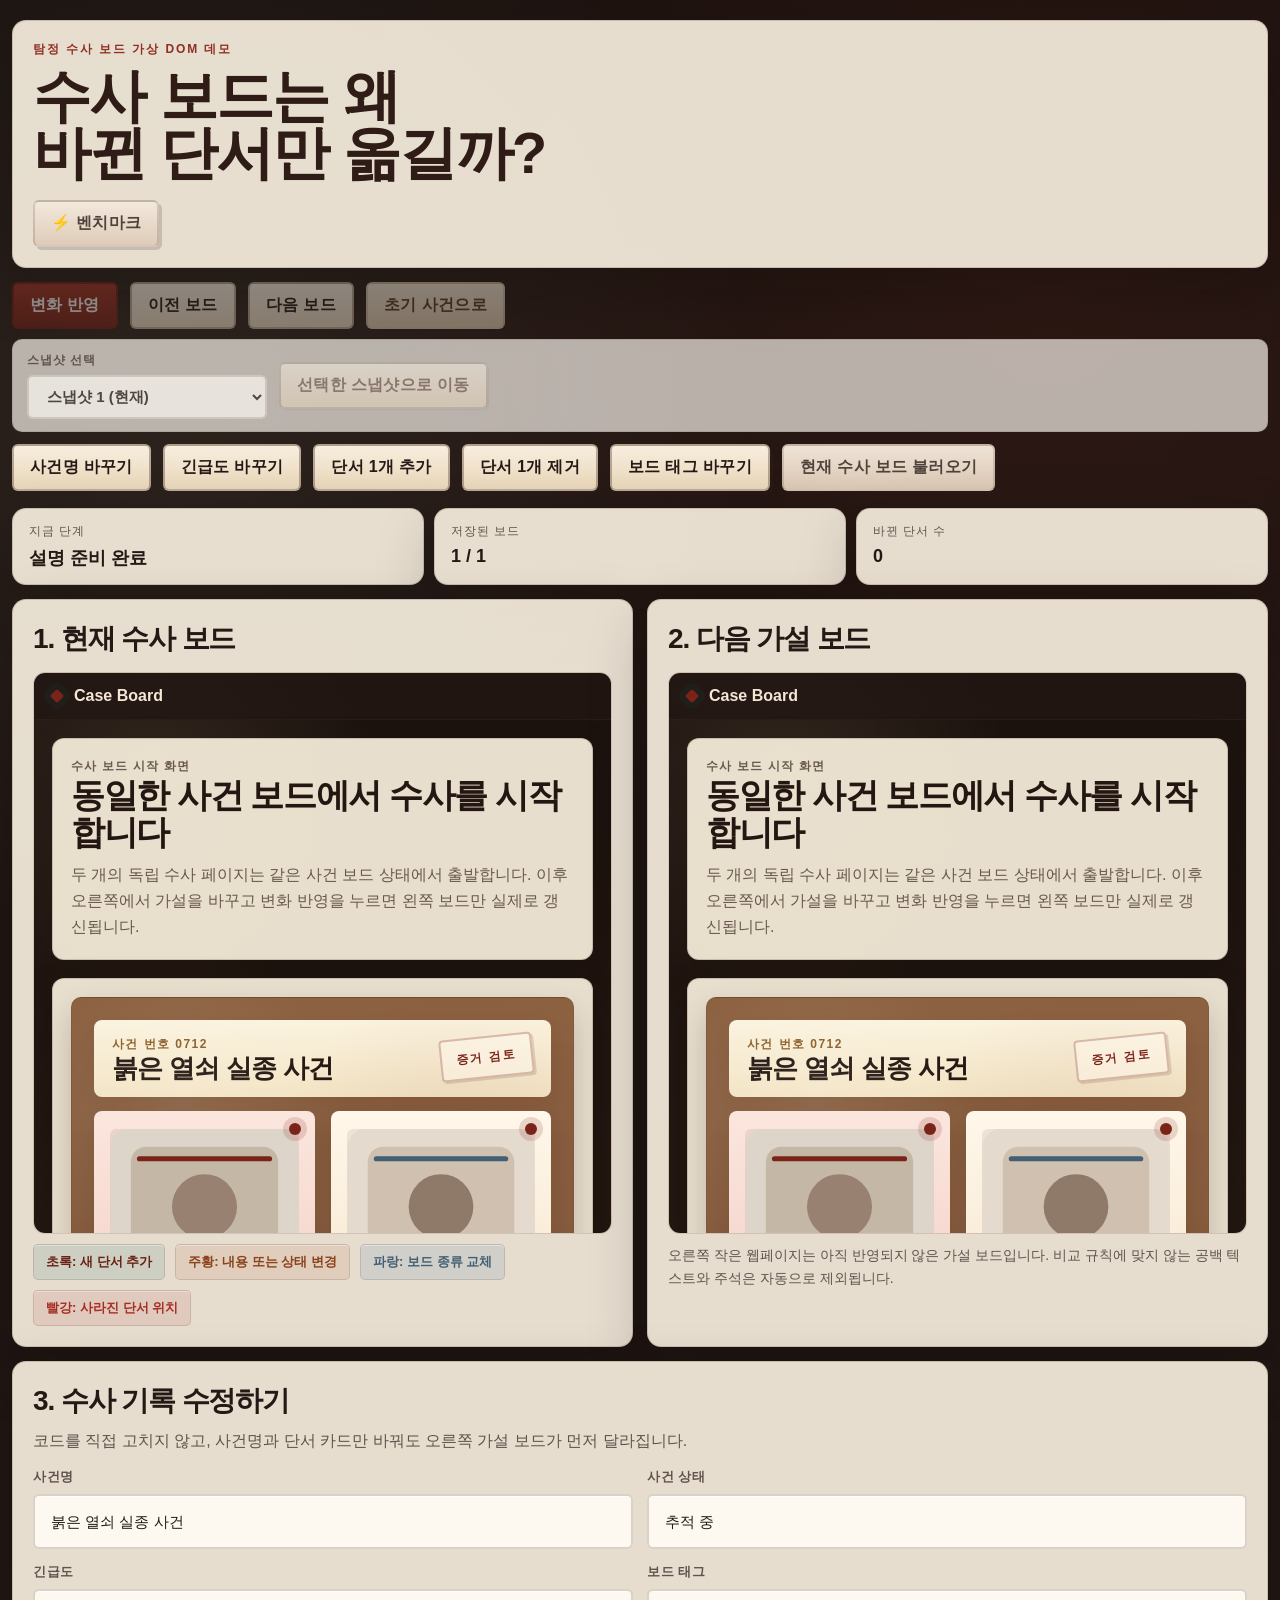
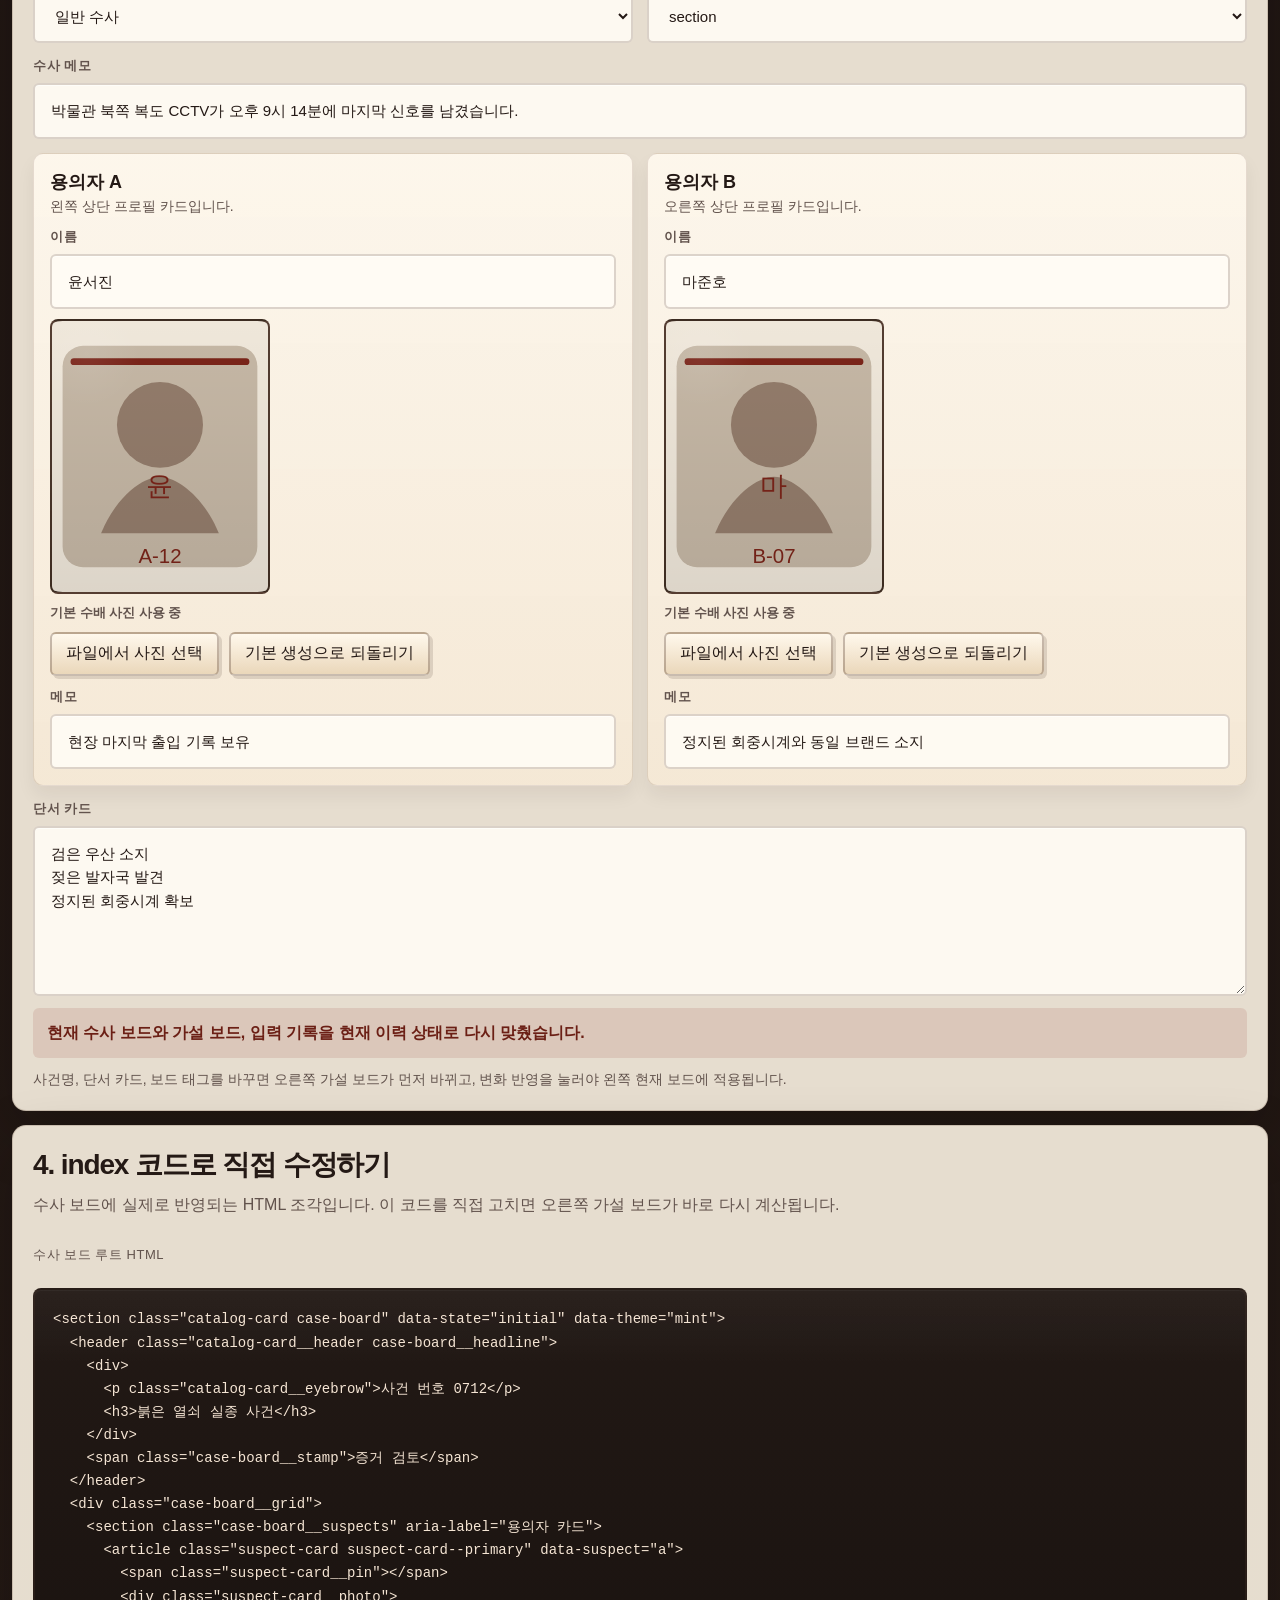
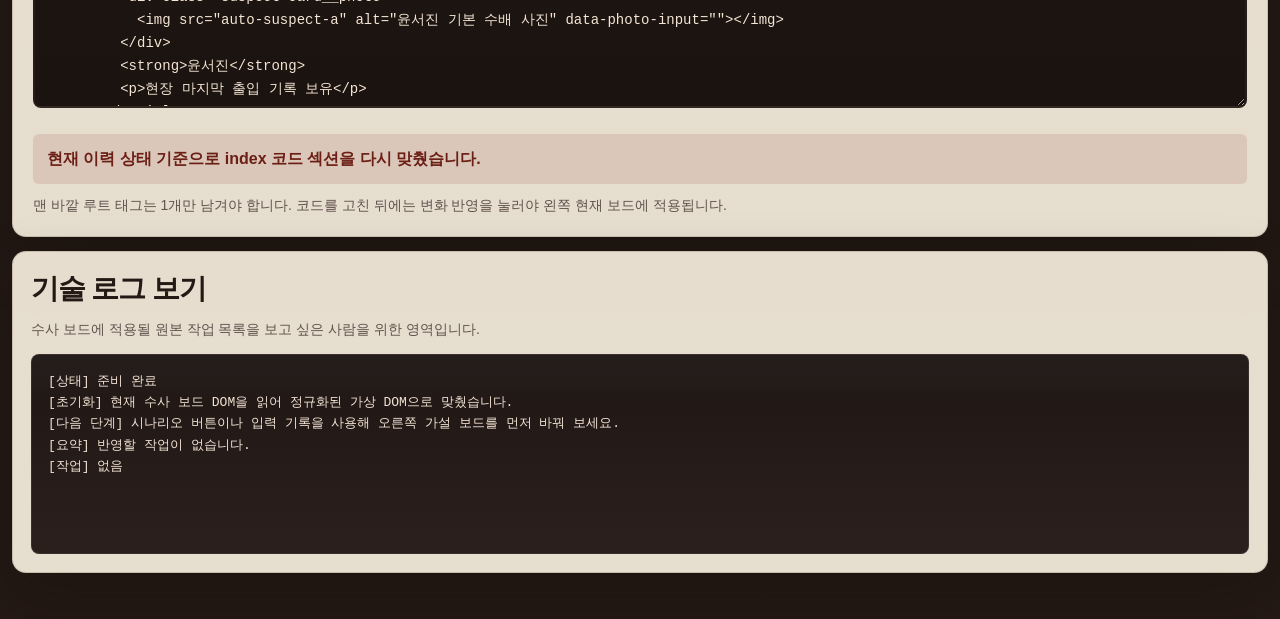
==== commit 9e127079: "feat: refresh benchmark demo and docs" ====
--- a/index.html
+++ b/index.html
@@ -3,7 +3,7 @@
   <head>
     <meta charset="UTF-8" />
     <meta name="viewport" content="width=device-width, initial-scale=1.0" />
-    <title>바뀐 단서만 움직이는 보드의 비밀 | 탐정 수사 보드 가상 DOM 데모</title>
+    <title>탐정 수사 보드 가상 DOM 데모</title>
     <link rel="stylesheet" href="./style.css" />
     <link rel="stylesheet" href="./src/benchmark/benchmark-popup.css" />
   </head>
@@ -12,30 +12,11 @@
       <!-- MOD: 초심자 발표 기준으로 용어보다 이야기를 먼저 보여주는 도입부 -->
       <header class="hero panel panel--hero">
         <p class="eyebrow">탐정 수사 보드 가상 DOM 데모</p>
-        <h1 class="hero__title">
-          <span class="hero__title-main" data-text="바뀐 단서만 움직이는">바뀐 단서만 움직이는</span>
-          <span class="hero__title-emphasis" data-text="보드의">보드의</span>
-          <span class="hero__title-evidence">
-            <span class="hero__title-evidence-text" data-text="비밀">비밀</span>
-            <span class="hero__title-evidence-nail" aria-hidden="true"></span>
-          </span>
-        </h1>
+        <h1>수사 보드는 왜<br />바뀐 단서만 옮길까?</h1>
         <div class="hero__actions">
           <button id="benchmark-button" class="button button--subtle" type="button">⚡ 벤치마크</button>
         </div>
       </header>
-
-      <section class="snapshot-bar">
-        <label class="history-jump" for="history-jump-select">
-          <span class="history-jump__label">스냅샷 선택</span>
-          <select id="history-jump-select" class="history-jump__select" disabled>
-            <option value="0">스냅샷 1</option>
-          </select>
-        </label>
-        <button id="history-jump-button" class="button button--subtle" type="button" disabled>
-          선택한 스냅샷으로 이동
-        </button>
-      </section>
 
       <!-- MOD: 버튼과 상태 카드를 초심자 친화적인 문장으로 다시 정리 -->
       <section class="toolbar">
@@ -45,6 +26,18 @@
             <button id="undo-button" class="button" type="button" disabled>이전 보드</button>
             <button id="redo-button" class="button" type="button" disabled>다음 보드</button>
             <button id="reset-button" class="button button--subtle" type="button">초기 사건으로</button>
+          </div>
+
+          <div class="toolbar__history-actions">
+            <label class="history-jump" for="history-jump-select">
+              <span class="history-jump__label">스냅샷 선택</span>
+              <select id="history-jump-select" class="history-jump__select" disabled>
+                <option value="0">스냅샷 1</option>
+              </select>
+            </label>
+            <button id="history-jump-button" class="button button--subtle" type="button" disabled>
+              선택한 스냅샷으로 이동
+            </button>
           </div>
 
           <!-- MOD: 발표용 빠른 시나리오 버튼을 상단 조작 버튼 영역으로 이동 -->
@@ -135,24 +128,12 @@
           <div class="editor-form">
             <label class="field-group field-group--card" for="field-title">
               <span class="field-group__label">사건명</span>
-              <input
-                id="field-title"
-                class="field-input"
-                type="text"
-                maxlength="48"
-                placeholder="예: 붉은 열쇠 실종 사건"
-              />
+              <input id="field-title" class="field-input" type="text" placeholder="예: 붉은 열쇠 실종 사건" />
             </label>
 
             <label class="field-group field-group--card" for="field-badge">
               <span class="field-group__label">사건 상태</span>
-              <input
-                id="field-badge"
-                class="field-input"
-                type="text"
-                maxlength="24"
-                placeholder="예: 유력 용의자 특정"
-              />
+              <input id="field-badge" class="field-input" type="text" placeholder="예: 유력 용의자 특정" />
             </label>
 
             <label class="field-group field-group--card" for="field-theme">
@@ -177,7 +158,6 @@
                 id="field-description"
                 class="field-input"
                 type="text"
-                maxlength="120"
                 placeholder="예: 북쪽 복도 CCTV가 오후 9시 14분에 마지막 신호를 남겼습니다."
               />
             </label>
@@ -190,13 +170,7 @@
 
               <label class="field-group" for="suspect-one-name">
                 <span class="field-group__label">이름</span>
-                <input
-                  id="suspect-one-name"
-                  class="field-input"
-                  type="text"
-                  maxlength="20"
-                  placeholder="예: 윤서진"
-                />
+                <input id="suspect-one-name" class="field-input" type="text" placeholder="예: 윤서진" />
               </label>
 
               <input id="suspect-one-photo" type="hidden" />
@@ -209,12 +183,7 @@
 
                 <div class="photo-lab__actions">
                   <label class="photo-upload" for="suspect-one-file">파일에서 사진 선택</label>
-                  <input
-                    id="suspect-one-file"
-                    class="visually-hidden"
-                    type="file"
-                    accept=".jpg,.jpeg,.png,.webp,image/jpeg,image/png,image/webp"
-                  />
+                  <input id="suspect-one-file" class="visually-hidden" type="file" accept="image/*" />
                   <button class="photo-reset" type="button" data-photo-reset="a">기본 생성으로 되돌리기</button>
                 </div>
               </div>
@@ -225,7 +194,6 @@
                   id="suspect-one-note"
                   class="field-input"
                   type="text"
-                  maxlength="60"
                   placeholder="예: 현장 마지막 출입 기록 보유"
                 />
               </label>
@@ -239,13 +207,7 @@
 
               <label class="field-group" for="suspect-two-name">
                 <span class="field-group__label">이름</span>
-                <input
-                  id="suspect-two-name"
-                  class="field-input"
-                  type="text"
-                  maxlength="20"
-                  placeholder="예: 마준호"
-                />
+                <input id="suspect-two-name" class="field-input" type="text" placeholder="예: 마준호" />
               </label>
 
               <input id="suspect-two-photo" type="hidden" />
@@ -258,12 +220,7 @@
 
                 <div class="photo-lab__actions">
                   <label class="photo-upload" for="suspect-two-file">파일에서 사진 선택</label>
-                  <input
-                    id="suspect-two-file"
-                    class="visually-hidden"
-                    type="file"
-                    accept=".jpg,.jpeg,.png,.webp,image/jpeg,image/png,image/webp"
-                  />
+                  <input id="suspect-two-file" class="visually-hidden" type="file" accept="image/*" />
                   <button class="photo-reset" type="button" data-photo-reset="b">기본 생성으로 되돌리기</button>
                 </div>
               </div>
@@ -274,7 +231,6 @@
                   id="suspect-two-note"
                   class="field-input"
                   type="text"
-                  maxlength="60"
                   placeholder="예: 정지된 회중시계와 동일 브랜드 소지"
                 />
               </label>
@@ -286,7 +242,6 @@
                 id="field-items"
                 class="field-input field-input--textarea"
                 spellcheck="false"
-                maxlength="1200"
                 placeholder="한 줄에 하나씩 입력하세요.&#10;예: 검은 우산 소지"
               ></textarea>
             </label>
@@ -298,8 +253,7 @@
               초기 DOM을 로드하는 중입니다.
             </p>
             <p class="form-hint">
-              사건명 48자, 사건 상태 24자, 수사 메모 120자, 용의자 이름 20자, 용의자 메모 60자, 단서 카드는 한 줄당
-              40자까지 입력할 수 있습니다.
+              사건명, 단서 카드, 보드 태그를 바꾸면 오른쪽 가설 보드가 먼저 바뀌고, 변화 반영을 눌러야 왼쪽 현재 보드에 적용됩니다.
             </p>
           </div>
         </section>
--- a/style.css
+++ b/style.css
@@ -1,5 +1,3 @@
-@import url("https://fonts.googleapis.com/css2?family=Black+Han+Sans&family=IBM+Plex+Sans+KR:wght@500;600;700&display=swap");
-
 :root {
   --bg: #241914;
   --bg-strong: #33231c;
@@ -20,9 +18,8 @@
   --code: #1b1615;
   --code-line: rgba(255, 255, 255, 0.08);
   --shadow: 0 22px 60px rgba(11, 7, 6, 0.22);
-  --font-body: "IBM Plex Sans KR", "Aptos", "Segoe UI Variable Text", "Pretendard Variable", "SUIT Variable", "Noto Sans KR", "Apple SD Gothic Neo", sans-serif;
-  --font-display: "IBM Plex Sans KR", "Aptos", "Segoe UI Variable Display", "Pretendard Variable", "SUIT Variable", "Noto Sans KR", "Apple SD Gothic Neo", sans-serif;
-  --font-headline: "Black Han Sans", "IBM Plex Sans KR", "Malgun Gothic", sans-serif;
+  --font-body: "Aptos", "Segoe UI Variable Text", "Pretendard Variable", "SUIT Variable", "Noto Sans KR", "Apple SD Gothic Neo", sans-serif;
+  --font-display: "Aptos", "Segoe UI Variable Display", "Pretendard Variable", "SUIT Variable", "Noto Sans KR", "Apple SD Gothic Neo", sans-serif;
 }
 
 * {
@@ -76,50 +73,15 @@
 
 .panel--hero {
   overflow: hidden;
-  position: relative;
-  isolation: isolate;
-  padding: 28px 24px 30px;
-  background:
-    radial-gradient(circle at 14% 18%, rgba(255, 243, 226, 0.68), transparent 22%),
-    radial-gradient(circle at 88% 16%, rgba(143, 47, 34, 0.18), transparent 18%),
-    linear-gradient(180deg, rgba(253, 247, 238, 0.98) 0%, rgba(243, 232, 214, 0.98) 100%);
-}
-
-.panel--hero::before {
-  content: "";
-  position: absolute;
-  inset: 0;
-  background:
-    linear-gradient(90deg, rgba(99, 63, 42, 0.12) 0 1px, transparent 1px 100%),
-    linear-gradient(rgba(99, 63, 42, 0.08) 0 1px, transparent 1px 100%);
-  background-size: 36px 36px;
-  opacity: 0.18;
-  pointer-events: none;
-}
-
-.panel--hero::after {
-  content: "";
-  position: absolute;
-  top: 20px;
-  left: 24px;
-  width: 96px;
-  height: 4px;
-  border-radius: 999px;
-  background: linear-gradient(90deg, rgba(143, 47, 34, 0.92), rgba(157, 106, 49, 0.34));
-  box-shadow: 0 10px 24px rgba(143, 47, 34, 0.18);
-  pointer-events: none;
 }
 
 .eyebrow {
-  position: relative;
-  z-index: 1;
-  margin: 10px 0 14px;
+  margin: 0 0 10px;
   color: var(--accent);
   font-size: 12px;
   font-weight: 700;
-  letter-spacing: 0.18em;
+  letter-spacing: 0.16em;
   text-transform: uppercase;
-  opacity: 0.92;
 }
 
 .hero,
@@ -142,248 +104,17 @@
 
 .hero h1 {
   margin: 0;
+  font-size: clamp(34px, 5vw, 58px);
+  line-height: 0.98;
+  letter-spacing: -0.03em;
   color: #2f1c16;
 }
 
-.hero__title {
-  position: relative;
-  z-index: 1;
-  display: inline-flex;
-  align-items: flex-end;
-  gap: 0.22em;
-  width: fit-content;
-  max-width: 100%;
-  padding: 0.18em 0.28em 0.22em;
-  border: 1px solid rgba(77, 26, 18, 0.58);
-  border-radius: 12px;
-  background:
-    linear-gradient(180deg, rgba(255, 255, 255, 0.06), transparent 22%),
-    linear-gradient(135deg, #160f0d 0%, #2d1713 42%, #5d1c14 100%);
-  box-shadow:
-    0 20px 38px rgba(42, 18, 11, 0.26),
-    inset 0 1px 0 rgba(255, 255, 255, 0.08),
-    inset 0 -1px 0 rgba(0, 0, 0, 0.24);
-  font-family: var(--font-headline);
-  font-weight: 400;
-  font-size: clamp(32px, 4.25vw, 74px);
-  line-height: 0.88;
-  letter-spacing: -0.055em;
-  white-space: nowrap;
-  text-shadow: 0 14px 28px rgba(0, 0, 0, 0.22);
-}
-
-.hero__title::after {
-  content: "";
-  position: absolute;
-  left: 16px;
-  right: 16px;
-  bottom: 10px;
-  height: 1px;
-  border-radius: 999px;
-  background: linear-gradient(90deg, rgba(255, 226, 191, 0.02), rgba(255, 226, 191, 0.32), rgba(255, 226, 191, 0.02));
-  z-index: 0;
-}
-
-.hero__title-main,
-.hero__title-emphasis,
-.hero__title-evidence-text {
-  display: inline-block;
-  position: relative;
-  z-index: 1;
-  color: transparent;
-  background:
-    linear-gradient(180deg, #fff2d8 0%, #f3d7a8 48%, #d49a6f 100%);
-  -webkit-background-clip: text;
-  background-clip: text;
-  -webkit-text-fill-color: transparent;
-  text-shadow: none;
-}
-
-.hero__title-main {
-  opacity: 0.98;
-}
-
-.hero__title-emphasis {
-  display: inline-flex;
-  align-items: flex-end;
-  gap: 0.01em;
-  padding-left: 0.02em;
-  background:
-    linear-gradient(180deg, #fff4c8 0%, #ffd987 46%, #f5a55a 100%);
-  -webkit-background-clip: text;
-  background-clip: text;
-}
-
-.hero__title-main::before,
-.hero__title-main::after,
-.hero__title-emphasis::before,
-.hero__title-emphasis::after,
-.hero__title-evidence-text::before,
-.hero__title-evidence-text::after {
-  content: attr(data-text);
-  position: absolute;
-  inset: 0;
-  pointer-events: none;
-  white-space: nowrap;
-}
-
-.hero__title-main::before {
-  color: rgba(20, 8, 6, 0.5);
-  clip-path: polygon(0 0, 100% 0, 100% 28%, 0 20%);
-  transform: translate(0.035em, 0.05em) skewX(-10deg);
-}
-
-.hero__title-main::after {
-  color: rgba(255, 244, 226, 0.2);
-  clip-path: polygon(0 38%, 100% 24%, 100% 60%, 0 72%);
-  transform: translate(-0.02em, -0.02em);
-}
-
-.hero__title-main {
-  filter: drop-shadow(0 2px 0 rgba(34, 11, 7, 0.32));
-}
-
-.hero__title-emphasis,
-.hero__title-evidence-text {
-  filter: drop-shadow(0 2px 0 rgba(34, 11, 7, 0.28));
-}
-
-.hero__title-evidence {
-  position: relative;
-  display: inline-flex;
-  align-items: flex-end;
-  margin-left: 0.08em;
-  padding: 0.06em 0.34em 0.12em 0.26em;
-  isolation: isolate;
-}
-
-.hero__title-evidence::before {
-  content: "";
-  position: absolute;
-  inset: -0.08em -0.14em -0.1em -0.16em;
-  border-radius: 0.2em;
-  background: linear-gradient(180deg, rgba(255, 255, 255, 0.06), rgba(22, 8, 7, 0.1));
-  clip-path: polygon(
-    0 3%,
-    100% 0,
-    100% 39%,
-    94% 44%,
-    100% 49%,
-    92% 55%,
-    100% 62%,
-    95% 68%,
-    100% 100%,
-    0 97%
-  );
-  box-shadow: 0 10px 18px rgba(31, 10, 7, 0.18);
-  z-index: 0;
-}
-
-.hero__title-evidence::after {
-  content: "";
-  position: absolute;
-  right: 0.02em;
-  top: 48%;
-  width: 0.44em;
-  height: 0.3em;
-  background:
-    linear-gradient(145deg, transparent 0 26%, rgba(58, 17, 12, 0.78) 27% 31%, transparent 32% 100%),
-    linear-gradient(22deg, transparent 0 34%, rgba(58, 17, 12, 0.72) 35% 39%, transparent 40% 100%);
-  transform: translateY(-50%);
-  opacity: 0.9;
-  z-index: 2;
-  pointer-events: none;
-}
-
-.hero__title-evidence-text {
-  background:
-    linear-gradient(180deg, #fff4c8 0%, #ffd987 46%, #f5a55a 100%);
-  -webkit-background-clip: text;
-  background-clip: text;
-}
-
-.hero__title-evidence-nail {
-  position: absolute;
-  right: -0.52em;
-  top: 52%;
-  width: 0.72em;
-  height: 0.12em;
-  border-radius: 999px;
-  background: linear-gradient(90deg, #515963 0%, #cdd3d8 26%, #8b939b 58%, #585f68 100%);
-  box-shadow:
-    0 1px 0 rgba(255, 255, 255, 0.16),
-    0 2px 6px rgba(17, 8, 7, 0.22);
-  transform: translateY(-50%) rotate(-7deg);
-  z-index: 4;
-}
-
-.hero__title-evidence-nail::before {
-  content: "";
-  position: absolute;
-  right: -0.05em;
-  top: 50%;
-  width: 0.16em;
-  height: 0.22em;
-  border-radius: 0.05em;
-  background: linear-gradient(180deg, #dde2e7 0%, #757d86 100%);
-  transform: translateY(-50%);
-  box-shadow: 0 1px 0 rgba(255, 255, 255, 0.18);
-}
-
-.hero__title-evidence-nail::after {
-  content: "";
-  position: absolute;
-  left: -0.08em;
-  top: 50%;
-  width: 0.18em;
-  height: 0.1em;
-  background: linear-gradient(90deg, #40454d 0%, rgba(64, 69, 77, 0));
-  clip-path: polygon(0 50%, 100% 0, 100% 100%);
-  transform: translateY(-50%);
-}
-
-.hero__title::before {
-  content: "";
-  position: absolute;
-  inset: 10% 2% 14% 2%;
-  background:
-    linear-gradient(167deg, transparent 0 18%, rgba(24, 9, 6, 0.9) 18.5% 19.6%, transparent 20.2% 100%),
-    linear-gradient(173deg, transparent 0 42%, rgba(24, 9, 6, 0.85) 42.6% 43.8%, transparent 44.4% 100%),
-    linear-gradient(161deg, transparent 0 63%, rgba(255, 241, 215, 0.12) 63.4% 64.1%, transparent 64.8% 100%);
-  opacity: 0.95;
-  mix-blend-mode: multiply;
-  pointer-events: none;
-  z-index: 2;
-}
-
 .hero__actions {
-  position: relative;
-  z-index: 1;
   display: flex;
   flex-wrap: wrap;
   gap: 10px;
-  margin-top: 22px;
-}
-
-.snapshot-bar {
-  display: flex;
-  flex-wrap: wrap;
-  gap: 12px;
-  align-items: end;
-  margin-bottom: 14px;
-  padding: 12px 14px;
-  border: 1px solid var(--line);
-  border-radius: 14px;
-  background: var(--panel);
-  box-shadow: var(--shadow);
-}
-
-.snapshot-bar .history-jump {
-  min-width: min(100%, 240px);
-}
-
-.snapshot-bar .button {
-  align-self: end;
+  margin-top: 18px;
 }
 
 .subtitle {
@@ -1304,10 +1035,6 @@
     padding: 18px 0 28px;
   }
 
-  .panel--hero {
-    padding: 20px 18px 22px;
-  }
-
   .term-grid,
   .story-strip,
   .metric-grid {
@@ -1320,15 +1047,6 @@
     gap: 8px;
   }
 
-  .hero__title {
-    font-size: clamp(30px, 7vw, 52px);
-    flex-wrap: wrap;
-    row-gap: 0.04em;
-    white-space: normal;
-    padding: 0.18em 0.2em 0.24em;
-  }
-
-  .snapshot-bar,
   .toolbar__history-actions {
     align-items: stretch;
   }
--- a/src/benchmark/benchmark-popup.css
+++ b/src/benchmark/benchmark-popup.css
@@ -949,6 +949,27 @@
   background: rgba(119, 141, 163, 0.16);
 }
 
+/* ===== bench-list (bulk-update / middle-insert / partial-delete) ===== */
+
+.bench-browser__content .bench-list {
+  list-style: none;
+  margin: 0;
+  padding: 0;
+  display: flex;
+  flex-wrap: wrap;
+  gap: 4px;
+}
+
+.bench-browser__content .bench-list li {
+  padding: 2px 7px;
+  border-radius: 6px;
+  background: rgba(255, 255, 255, 0.06);
+  color: #e2ecf5;
+  font-size: 11px;
+  font-family: Consolas, Monaco, monospace;
+  line-height: 1.4;
+}
+
 /* ===== 하이라이트 ===== */
 
 .bench-mark--update,
@@ -1028,3 +1049,92 @@
     grid-template-columns: 1fr;
   }
 }
+
+/* ── 커스텀 파라미터 슬라이더 (기존 시나리오용) ── */
+
+.bench-custom-params {
+  display: none;
+}
+
+.bench-custom-params.has-params {
+  display: flex;
+  flex-wrap: wrap;
+  gap: 16px 24px;
+  padding: 12px 18px 10px;
+  border-bottom: 1px solid rgba(255, 255, 255, 0.05);
+  background: rgba(9, 14, 22, 0.72);
+}
+
+.bench-param {
+  display: grid;
+  grid-template-columns: 1fr auto;
+  grid-template-rows: auto auto;
+  gap: 6px 12px;
+  min-width: 200px;
+  flex: 1 1 240px;
+}
+
+.bench-param__label {
+  grid-column: 1;
+  grid-row: 1;
+  font-size: 12px;
+  font-weight: 700;
+  letter-spacing: 0.06em;
+  color: #9bb0c4;
+  white-space: nowrap;
+}
+
+.bench-param__value {
+  grid-column: 2;
+  grid-row: 1;
+  text-align: right;
+  font-size: 13px;
+  font-weight: 700;
+  font-variant-numeric: tabular-nums;
+  color: #eef4fb;
+  min-width: 52px;
+}
+
+.bench-param__input {
+  grid-column: 1 / -1;
+  grid-row: 2;
+  width: 100%;
+  appearance: none;
+  height: 6px;
+  border-radius: 3px;
+  background: rgba(255, 255, 255, 0.12);
+  outline: none;
+  cursor: pointer;
+}
+
+.bench-param__input::-webkit-slider-thumb {
+  appearance: none;
+  width: 18px;
+  height: 18px;
+  border-radius: 50%;
+  border: 2px solid rgba(133, 195, 218, 0.6);
+  background: linear-gradient(135deg, #528a9c, #3a6e82);
+  box-shadow: 0 2px 8px rgba(0, 0, 0, 0.3);
+  cursor: pointer;
+  transition: transform 0.12s ease, border-color 0.12s ease;
+}
+
+.bench-param__input::-webkit-slider-thumb:hover {
+  transform: scale(1.15);
+  border-color: rgba(199, 235, 255, 0.8);
+}
+
+.bench-param__input::-moz-range-thumb {
+  width: 18px;
+  height: 18px;
+  border-radius: 50%;
+  border: 2px solid rgba(133, 195, 218, 0.6);
+  background: linear-gradient(135deg, #528a9c, #3a6e82);
+  box-shadow: 0 2px 8px rgba(0, 0, 0, 0.3);
+  cursor: pointer;
+}
+
+.bench-param__input:disabled {
+  opacity: 0.4;
+  cursor: not-allowed;
+}
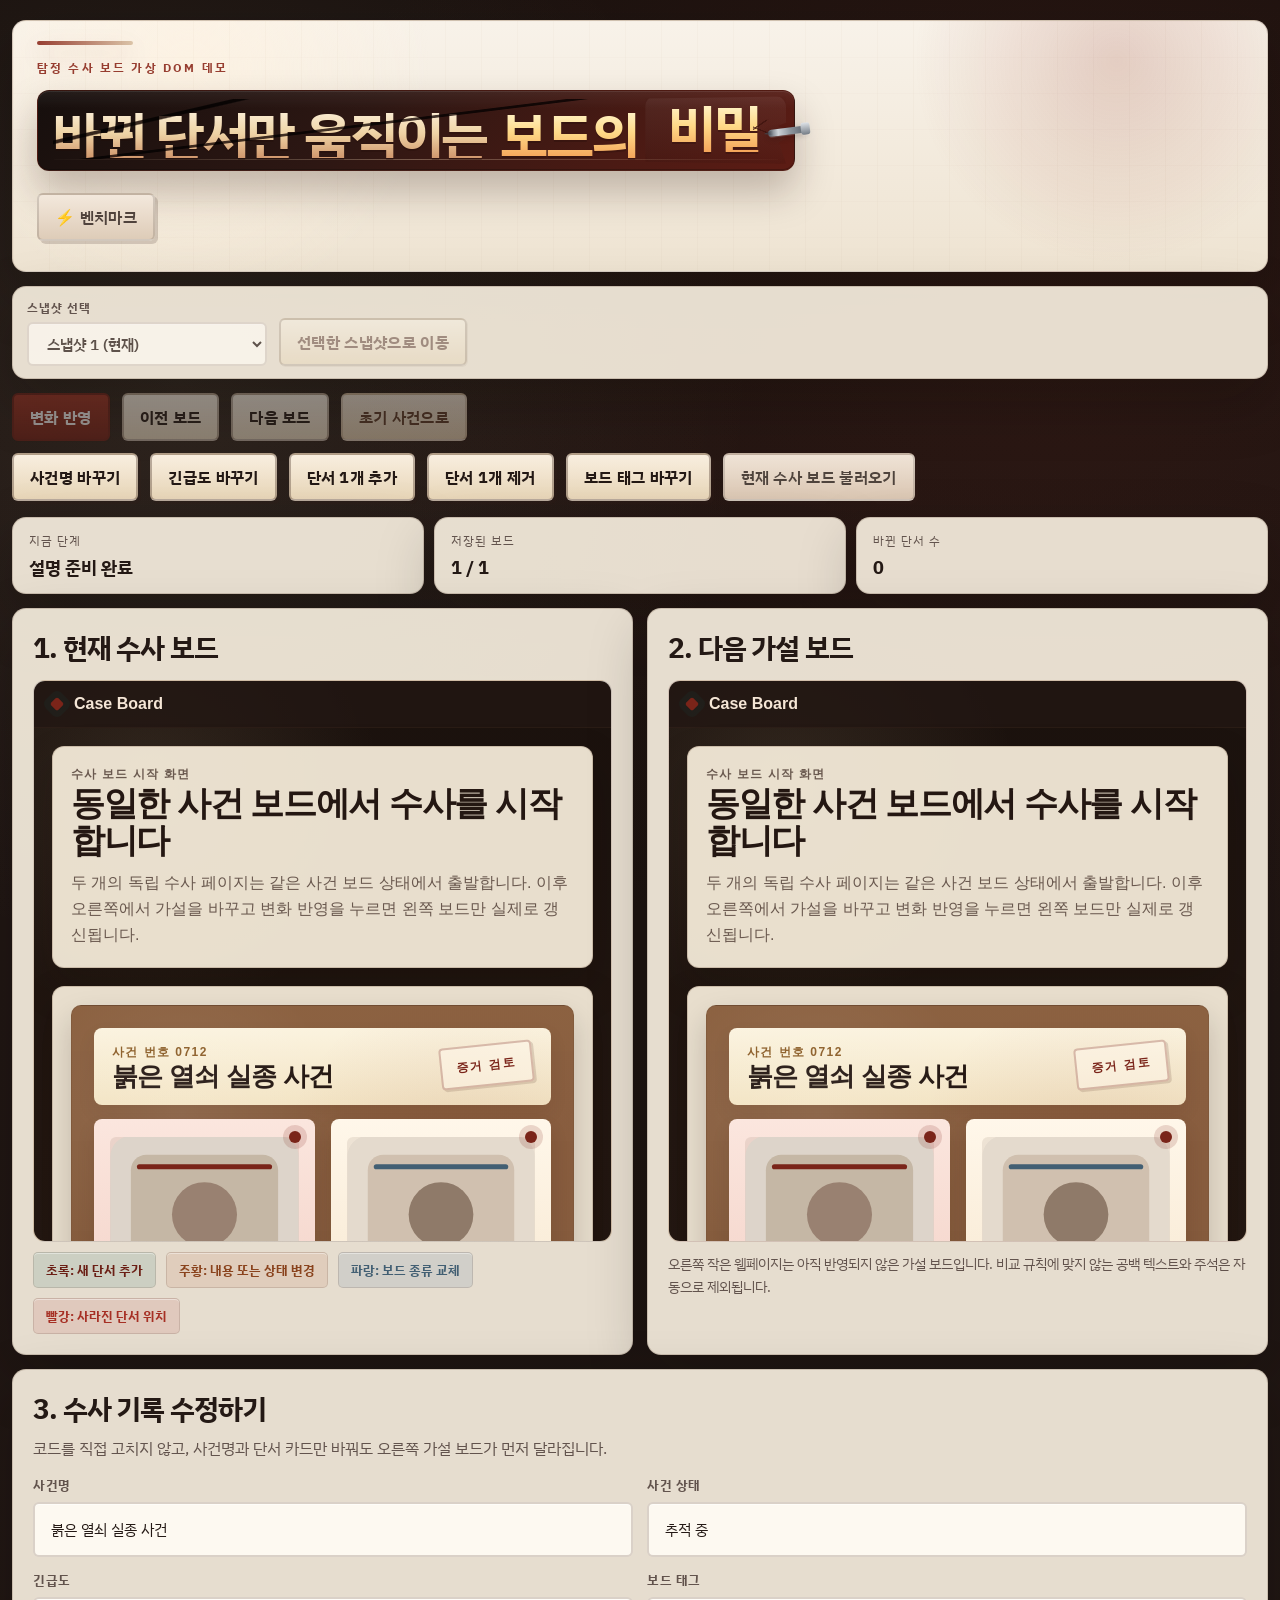
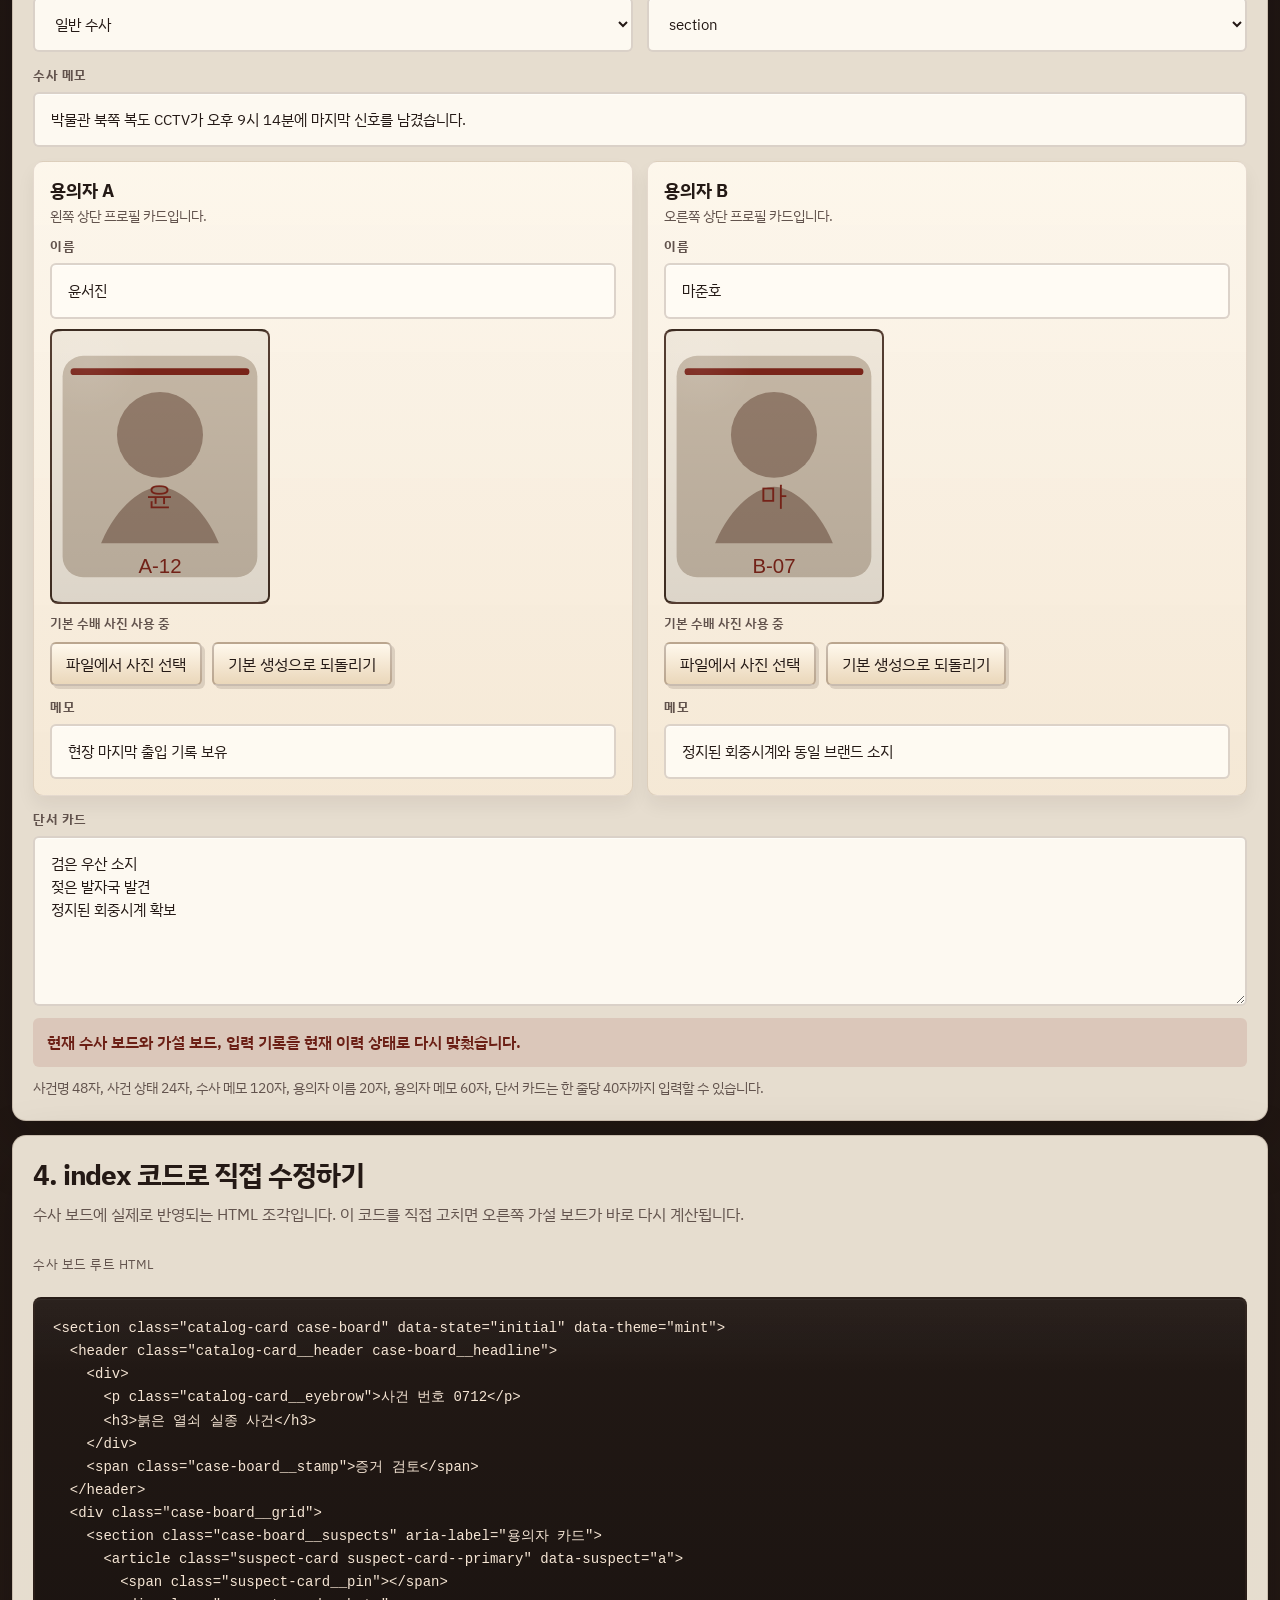
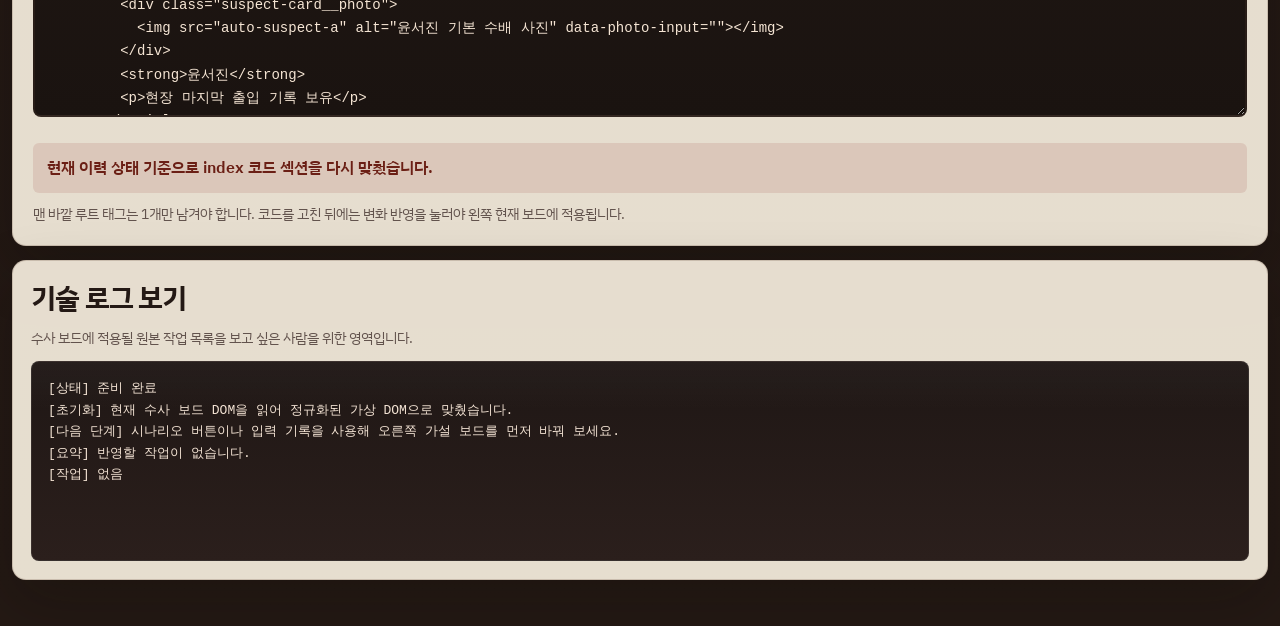
==== commit 7ffa975f: "feat: optimize photo uploads and add scroll top control" ====
--- a/index.html
+++ b/index.html
@@ -3,7 +3,7 @@
   <head>
     <meta charset="UTF-8" />
     <meta name="viewport" content="width=device-width, initial-scale=1.0" />
-    <title>탐정 수사 보드 가상 DOM 데모</title>
+    <title>바뀐 단서만 움직이는 보드의 비밀 | 탐정 수사 보드 가상 DOM 데모</title>
     <link rel="stylesheet" href="./style.css" />
     <link rel="stylesheet" href="./src/benchmark/benchmark-popup.css" />
   </head>
@@ -12,11 +12,30 @@
       <!-- MOD: 초심자 발표 기준으로 용어보다 이야기를 먼저 보여주는 도입부 -->
       <header class="hero panel panel--hero">
         <p class="eyebrow">탐정 수사 보드 가상 DOM 데모</p>
-        <h1>수사 보드는 왜<br />바뀐 단서만 옮길까?</h1>
+        <h1 class="hero__title">
+          <span class="hero__title-main" data-text="바뀐 단서만 움직이는">바뀐 단서만 움직이는</span>
+          <span class="hero__title-emphasis" data-text="보드의">보드의</span>
+          <span class="hero__title-evidence">
+            <span class="hero__title-evidence-text" data-text="비밀">비밀</span>
+            <span class="hero__title-evidence-nail" aria-hidden="true"></span>
+          </span>
+        </h1>
         <div class="hero__actions">
           <button id="benchmark-button" class="button button--subtle" type="button">⚡ 벤치마크</button>
         </div>
       </header>
+
+      <section class="snapshot-bar">
+        <label class="history-jump" for="history-jump-select">
+          <span class="history-jump__label">스냅샷 선택</span>
+          <select id="history-jump-select" class="history-jump__select" disabled>
+            <option value="0">스냅샷 1</option>
+          </select>
+        </label>
+        <button id="history-jump-button" class="button button--subtle" type="button" disabled>
+          선택한 스냅샷으로 이동
+        </button>
+      </section>
 
       <!-- MOD: 버튼과 상태 카드를 초심자 친화적인 문장으로 다시 정리 -->
       <section class="toolbar">
@@ -26,18 +45,6 @@
             <button id="undo-button" class="button" type="button" disabled>이전 보드</button>
             <button id="redo-button" class="button" type="button" disabled>다음 보드</button>
             <button id="reset-button" class="button button--subtle" type="button">초기 사건으로</button>
-          </div>
-
-          <div class="toolbar__history-actions">
-            <label class="history-jump" for="history-jump-select">
-              <span class="history-jump__label">스냅샷 선택</span>
-              <select id="history-jump-select" class="history-jump__select" disabled>
-                <option value="0">스냅샷 1</option>
-              </select>
-            </label>
-            <button id="history-jump-button" class="button button--subtle" type="button" disabled>
-              선택한 스냅샷으로 이동
-            </button>
           </div>
 
           <!-- MOD: 발표용 빠른 시나리오 버튼을 상단 조작 버튼 영역으로 이동 -->
@@ -128,12 +135,24 @@
           <div class="editor-form">
             <label class="field-group field-group--card" for="field-title">
               <span class="field-group__label">사건명</span>
-              <input id="field-title" class="field-input" type="text" placeholder="예: 붉은 열쇠 실종 사건" />
+              <input
+                id="field-title"
+                class="field-input"
+                type="text"
+                maxlength="48"
+                placeholder="예: 붉은 열쇠 실종 사건"
+              />
             </label>
 
             <label class="field-group field-group--card" for="field-badge">
               <span class="field-group__label">사건 상태</span>
-              <input id="field-badge" class="field-input" type="text" placeholder="예: 유력 용의자 특정" />
+              <input
+                id="field-badge"
+                class="field-input"
+                type="text"
+                maxlength="24"
+                placeholder="예: 유력 용의자 특정"
+              />
             </label>
 
             <label class="field-group field-group--card" for="field-theme">
@@ -158,6 +177,7 @@
                 id="field-description"
                 class="field-input"
                 type="text"
+                maxlength="120"
                 placeholder="예: 북쪽 복도 CCTV가 오후 9시 14분에 마지막 신호를 남겼습니다."
               />
             </label>
@@ -170,7 +190,13 @@
 
               <label class="field-group" for="suspect-one-name">
                 <span class="field-group__label">이름</span>
-                <input id="suspect-one-name" class="field-input" type="text" placeholder="예: 윤서진" />
+                <input
+                  id="suspect-one-name"
+                  class="field-input"
+                  type="text"
+                  maxlength="20"
+                  placeholder="예: 윤서진"
+                />
               </label>
 
               <input id="suspect-one-photo" type="hidden" />
@@ -183,7 +209,12 @@
 
                 <div class="photo-lab__actions">
                   <label class="photo-upload" for="suspect-one-file">파일에서 사진 선택</label>
-                  <input id="suspect-one-file" class="visually-hidden" type="file" accept="image/*" />
+                  <input
+                    id="suspect-one-file"
+                    class="visually-hidden"
+                    type="file"
+                    accept=".jpg,.jpeg,.png,.webp,image/jpeg,image/png,image/webp"
+                  />
                   <button class="photo-reset" type="button" data-photo-reset="a">기본 생성으로 되돌리기</button>
                 </div>
               </div>
@@ -194,6 +225,7 @@
                   id="suspect-one-note"
                   class="field-input"
                   type="text"
+                  maxlength="60"
                   placeholder="예: 현장 마지막 출입 기록 보유"
                 />
               </label>
@@ -207,7 +239,13 @@
 
               <label class="field-group" for="suspect-two-name">
                 <span class="field-group__label">이름</span>
-                <input id="suspect-two-name" class="field-input" type="text" placeholder="예: 마준호" />
+                <input
+                  id="suspect-two-name"
+                  class="field-input"
+                  type="text"
+                  maxlength="20"
+                  placeholder="예: 마준호"
+                />
               </label>
 
               <input id="suspect-two-photo" type="hidden" />
@@ -220,7 +258,12 @@
 
                 <div class="photo-lab__actions">
                   <label class="photo-upload" for="suspect-two-file">파일에서 사진 선택</label>
-                  <input id="suspect-two-file" class="visually-hidden" type="file" accept="image/*" />
+                  <input
+                    id="suspect-two-file"
+                    class="visually-hidden"
+                    type="file"
+                    accept=".jpg,.jpeg,.png,.webp,image/jpeg,image/png,image/webp"
+                  />
                   <button class="photo-reset" type="button" data-photo-reset="b">기본 생성으로 되돌리기</button>
                 </div>
               </div>
@@ -231,6 +274,7 @@
                   id="suspect-two-note"
                   class="field-input"
                   type="text"
+                  maxlength="60"
                   placeholder="예: 정지된 회중시계와 동일 브랜드 소지"
                 />
               </label>
@@ -242,6 +286,7 @@
                 id="field-items"
                 class="field-input field-input--textarea"
                 spellcheck="false"
+                maxlength="1200"
                 placeholder="한 줄에 하나씩 입력하세요.&#10;예: 검은 우산 소지"
               ></textarea>
             </label>
@@ -253,7 +298,8 @@
               초기 DOM을 로드하는 중입니다.
             </p>
             <p class="form-hint">
-              사건명, 단서 카드, 보드 태그를 바꾸면 오른쪽 가설 보드가 먼저 바뀌고, 변화 반영을 눌러야 왼쪽 현재 보드에 적용됩니다.
+              사건명 48자, 사건 상태 24자, 수사 메모 120자, 용의자 이름 20자, 용의자 메모 60자, 단서 카드는 한 줄당
+              40자까지 입력할 수 있습니다.
             </p>
           </div>
         </section>
@@ -360,6 +406,17 @@
       </template>
     </div>
 
+    <button
+      id="scroll-top-button"
+      class="scroll-top-button"
+      type="button"
+      aria-label="맨 위로 이동"
+      title="맨 위로 이동"
+    >
+      <span class="scroll-top-button__icon" aria-hidden="true">↑</span>
+      <span class="visually-hidden">맨 위로 이동</span>
+    </button>
+
     <script type="module" src="./main.js"></script>
     <script type="module">
       import { openBenchmarkPopup } from "./src/benchmark/benchmark-popup.js";
--- a/style.css
+++ b/style.css
@@ -1,3 +1,5 @@
+@import url("https://fonts.googleapis.com/css2?family=Black+Han+Sans&family=IBM+Plex+Sans+KR:wght@500;600;700&display=swap");
+
 :root {
   --bg: #241914;
   --bg-strong: #33231c;
@@ -18,8 +20,9 @@
   --code: #1b1615;
   --code-line: rgba(255, 255, 255, 0.08);
   --shadow: 0 22px 60px rgba(11, 7, 6, 0.22);
-  --font-body: "Aptos", "Segoe UI Variable Text", "Pretendard Variable", "SUIT Variable", "Noto Sans KR", "Apple SD Gothic Neo", sans-serif;
-  --font-display: "Aptos", "Segoe UI Variable Display", "Pretendard Variable", "SUIT Variable", "Noto Sans KR", "Apple SD Gothic Neo", sans-serif;
+  --font-body: "IBM Plex Sans KR", "Aptos", "Segoe UI Variable Text", "Pretendard Variable", "SUIT Variable", "Noto Sans KR", "Apple SD Gothic Neo", sans-serif;
+  --font-display: "IBM Plex Sans KR", "Aptos", "Segoe UI Variable Display", "Pretendard Variable", "SUIT Variable", "Noto Sans KR", "Apple SD Gothic Neo", sans-serif;
+  --font-headline: "Black Han Sans", "IBM Plex Sans KR", "Malgun Gothic", sans-serif;
 }
 
 * {
@@ -73,15 +76,50 @@
 
 .panel--hero {
   overflow: hidden;
+  position: relative;
+  isolation: isolate;
+  padding: 28px 24px 30px;
+  background:
+    radial-gradient(circle at 14% 18%, rgba(255, 243, 226, 0.68), transparent 22%),
+    radial-gradient(circle at 88% 16%, rgba(143, 47, 34, 0.18), transparent 18%),
+    linear-gradient(180deg, rgba(253, 247, 238, 0.98) 0%, rgba(243, 232, 214, 0.98) 100%);
+}
+
+.panel--hero::before {
+  content: "";
+  position: absolute;
+  inset: 0;
+  background:
+    linear-gradient(90deg, rgba(99, 63, 42, 0.12) 0 1px, transparent 1px 100%),
+    linear-gradient(rgba(99, 63, 42, 0.08) 0 1px, transparent 1px 100%);
+  background-size: 36px 36px;
+  opacity: 0.18;
+  pointer-events: none;
+}
+
+.panel--hero::after {
+  content: "";
+  position: absolute;
+  top: 20px;
+  left: 24px;
+  width: 96px;
+  height: 4px;
+  border-radius: 999px;
+  background: linear-gradient(90deg, rgba(143, 47, 34, 0.92), rgba(157, 106, 49, 0.34));
+  box-shadow: 0 10px 24px rgba(143, 47, 34, 0.18);
+  pointer-events: none;
 }
 
 .eyebrow {
-  margin: 0 0 10px;
+  position: relative;
+  z-index: 1;
+  margin: 10px 0 14px;
   color: var(--accent);
   font-size: 12px;
   font-weight: 700;
-  letter-spacing: 0.16em;
+  letter-spacing: 0.18em;
   text-transform: uppercase;
+  opacity: 0.92;
 }
 
 .hero,
@@ -104,17 +142,248 @@
 
 .hero h1 {
   margin: 0;
-  font-size: clamp(34px, 5vw, 58px);
-  line-height: 0.98;
-  letter-spacing: -0.03em;
   color: #2f1c16;
 }
 
+.hero__title {
+  position: relative;
+  z-index: 1;
+  display: inline-flex;
+  align-items: flex-end;
+  gap: 0.22em;
+  width: fit-content;
+  max-width: 100%;
+  padding: 0.18em 0.28em 0.22em;
+  border: 1px solid rgba(77, 26, 18, 0.58);
+  border-radius: 12px;
+  background:
+    linear-gradient(180deg, rgba(255, 255, 255, 0.06), transparent 22%),
+    linear-gradient(135deg, #160f0d 0%, #2d1713 42%, #5d1c14 100%);
+  box-shadow:
+    0 20px 38px rgba(42, 18, 11, 0.26),
+    inset 0 1px 0 rgba(255, 255, 255, 0.08),
+    inset 0 -1px 0 rgba(0, 0, 0, 0.24);
+  font-family: var(--font-headline);
+  font-weight: 400;
+  font-size: clamp(32px, 4.25vw, 74px);
+  line-height: 0.88;
+  letter-spacing: -0.055em;
+  white-space: nowrap;
+  text-shadow: 0 14px 28px rgba(0, 0, 0, 0.22);
+}
+
+.hero__title::after {
+  content: "";
+  position: absolute;
+  left: 16px;
+  right: 16px;
+  bottom: 10px;
+  height: 1px;
+  border-radius: 999px;
+  background: linear-gradient(90deg, rgba(255, 226, 191, 0.02), rgba(255, 226, 191, 0.32), rgba(255, 226, 191, 0.02));
+  z-index: 0;
+}
+
+.hero__title-main,
+.hero__title-emphasis,
+.hero__title-evidence-text {
+  display: inline-block;
+  position: relative;
+  z-index: 1;
+  color: transparent;
+  background:
+    linear-gradient(180deg, #fff2d8 0%, #f3d7a8 48%, #d49a6f 100%);
+  -webkit-background-clip: text;
+  background-clip: text;
+  -webkit-text-fill-color: transparent;
+  text-shadow: none;
+}
+
+.hero__title-main {
+  opacity: 0.98;
+}
+
+.hero__title-emphasis {
+  display: inline-flex;
+  align-items: flex-end;
+  gap: 0.01em;
+  padding-left: 0.02em;
+  background:
+    linear-gradient(180deg, #fff4c8 0%, #ffd987 46%, #f5a55a 100%);
+  -webkit-background-clip: text;
+  background-clip: text;
+}
+
+.hero__title-main::before,
+.hero__title-main::after,
+.hero__title-emphasis::before,
+.hero__title-emphasis::after,
+.hero__title-evidence-text::before,
+.hero__title-evidence-text::after {
+  content: attr(data-text);
+  position: absolute;
+  inset: 0;
+  pointer-events: none;
+  white-space: nowrap;
+}
+
+.hero__title-main::before {
+  color: rgba(20, 8, 6, 0.5);
+  clip-path: polygon(0 0, 100% 0, 100% 28%, 0 20%);
+  transform: translate(0.035em, 0.05em) skewX(-10deg);
+}
+
+.hero__title-main::after {
+  color: rgba(255, 244, 226, 0.2);
+  clip-path: polygon(0 38%, 100% 24%, 100% 60%, 0 72%);
+  transform: translate(-0.02em, -0.02em);
+}
+
+.hero__title-main {
+  filter: drop-shadow(0 2px 0 rgba(34, 11, 7, 0.32));
+}
+
+.hero__title-emphasis,
+.hero__title-evidence-text {
+  filter: drop-shadow(0 2px 0 rgba(34, 11, 7, 0.28));
+}
+
+.hero__title-evidence {
+  position: relative;
+  display: inline-flex;
+  align-items: flex-end;
+  margin-left: 0.08em;
+  padding: 0.06em 0.34em 0.12em 0.26em;
+  isolation: isolate;
+}
+
+.hero__title-evidence::before {
+  content: "";
+  position: absolute;
+  inset: -0.08em -0.14em -0.1em -0.16em;
+  border-radius: 0.2em;
+  background: linear-gradient(180deg, rgba(255, 255, 255, 0.06), rgba(22, 8, 7, 0.1));
+  clip-path: polygon(
+    0 3%,
+    100% 0,
+    100% 39%,
+    94% 44%,
+    100% 49%,
+    92% 55%,
+    100% 62%,
+    95% 68%,
+    100% 100%,
+    0 97%
+  );
+  box-shadow: 0 10px 18px rgba(31, 10, 7, 0.18);
+  z-index: 0;
+}
+
+.hero__title-evidence::after {
+  content: "";
+  position: absolute;
+  right: 0.02em;
+  top: 48%;
+  width: 0.44em;
+  height: 0.3em;
+  background:
+    linear-gradient(145deg, transparent 0 26%, rgba(58, 17, 12, 0.78) 27% 31%, transparent 32% 100%),
+    linear-gradient(22deg, transparent 0 34%, rgba(58, 17, 12, 0.72) 35% 39%, transparent 40% 100%);
+  transform: translateY(-50%);
+  opacity: 0.9;
+  z-index: 2;
+  pointer-events: none;
+}
+
+.hero__title-evidence-text {
+  background:
+    linear-gradient(180deg, #fff4c8 0%, #ffd987 46%, #f5a55a 100%);
+  -webkit-background-clip: text;
+  background-clip: text;
+}
+
+.hero__title-evidence-nail {
+  position: absolute;
+  right: -0.52em;
+  top: 52%;
+  width: 0.72em;
+  height: 0.12em;
+  border-radius: 999px;
+  background: linear-gradient(90deg, #515963 0%, #cdd3d8 26%, #8b939b 58%, #585f68 100%);
+  box-shadow:
+    0 1px 0 rgba(255, 255, 255, 0.16),
+    0 2px 6px rgba(17, 8, 7, 0.22);
+  transform: translateY(-50%) rotate(-7deg);
+  z-index: 4;
+}
+
+.hero__title-evidence-nail::before {
+  content: "";
+  position: absolute;
+  right: -0.05em;
+  top: 50%;
+  width: 0.16em;
+  height: 0.22em;
+  border-radius: 0.05em;
+  background: linear-gradient(180deg, #dde2e7 0%, #757d86 100%);
+  transform: translateY(-50%);
+  box-shadow: 0 1px 0 rgba(255, 255, 255, 0.18);
+}
+
+.hero__title-evidence-nail::after {
+  content: "";
+  position: absolute;
+  left: -0.08em;
+  top: 50%;
+  width: 0.18em;
+  height: 0.1em;
+  background: linear-gradient(90deg, #40454d 0%, rgba(64, 69, 77, 0));
+  clip-path: polygon(0 50%, 100% 0, 100% 100%);
+  transform: translateY(-50%);
+}
+
+.hero__title::before {
+  content: "";
+  position: absolute;
+  inset: 10% 2% 14% 2%;
+  background:
+    linear-gradient(167deg, transparent 0 18%, rgba(24, 9, 6, 0.9) 18.5% 19.6%, transparent 20.2% 100%),
+    linear-gradient(173deg, transparent 0 42%, rgba(24, 9, 6, 0.85) 42.6% 43.8%, transparent 44.4% 100%),
+    linear-gradient(161deg, transparent 0 63%, rgba(255, 241, 215, 0.12) 63.4% 64.1%, transparent 64.8% 100%);
+  opacity: 0.95;
+  mix-blend-mode: multiply;
+  pointer-events: none;
+  z-index: 2;
+}
+
 .hero__actions {
+  position: relative;
+  z-index: 1;
   display: flex;
   flex-wrap: wrap;
   gap: 10px;
-  margin-top: 18px;
+  margin-top: 22px;
+}
+
+.snapshot-bar {
+  display: flex;
+  flex-wrap: wrap;
+  gap: 12px;
+  align-items: end;
+  margin-bottom: 14px;
+  padding: 12px 14px;
+  border: 1px solid var(--line);
+  border-radius: 14px;
+  background: var(--panel);
+  box-shadow: var(--shadow);
+}
+
+.snapshot-bar .history-jump {
+  min-width: min(100%, 240px);
+}
+
+.snapshot-bar .button {
+  align-self: end;
 }
 
 .subtitle {
@@ -317,6 +586,92 @@
   color: #56352a;
 }
 
+.scroll-top-button {
+  position: fixed;
+  right: 22px;
+  bottom: 22px;
+  z-index: 24;
+  display: inline-flex;
+  align-items: center;
+  justify-content: center;
+  width: 56px;
+  height: 88px;
+  padding: 0;
+  border: 1px solid rgba(112, 73, 35, 0.78);
+  border-radius: 999px 999px 18px 18px;
+  background:
+    linear-gradient(180deg, #f4d08a 0%, #c9893d 34%, #8a5322 74%, #5e3214 100%);
+  color: #2b160b;
+  box-shadow:
+    0 18px 30px rgba(6, 3, 3, 0.22),
+    inset 0 2px 0 rgba(255, 244, 210, 0.78),
+    inset 0 -6px 10px rgba(60, 26, 8, 0.28);
+  cursor: pointer;
+  opacity: 0;
+  transform: translateY(18px) scale(0.92);
+  pointer-events: none;
+  transition:
+    opacity 180ms ease,
+    transform 220ms ease,
+    box-shadow 180ms ease;
+}
+
+.scroll-top-button::before {
+  content: "";
+  position: absolute;
+  top: 8px;
+  left: 50%;
+  width: 18px;
+  height: 34px;
+  border-radius: 999px;
+  background: linear-gradient(180deg, rgba(255, 251, 232, 0.88), rgba(255, 231, 174, 0));
+  transform: translateX(-50%);
+  opacity: 0.9;
+  pointer-events: none;
+}
+
+.scroll-top-button::after {
+  content: "";
+  position: absolute;
+  left: 9px;
+  right: 9px;
+  bottom: 9px;
+  height: 12px;
+  border-radius: 999px;
+  background: linear-gradient(180deg, rgba(82, 39, 12, 0.9), rgba(35, 14, 6, 0.92));
+  box-shadow: inset 0 1px 0 rgba(255, 221, 173, 0.2);
+  pointer-events: none;
+}
+
+.scroll-top-button[data-visible="true"] {
+  opacity: 1;
+  transform: translateY(0) scale(1);
+  pointer-events: auto;
+}
+
+.scroll-top-button:hover {
+  transform: translateY(-3px) scale(1.02);
+  box-shadow:
+    0 24px 36px rgba(6, 3, 3, 0.28),
+    inset 0 2px 0 rgba(255, 244, 210, 0.82),
+    inset 0 -6px 10px rgba(60, 26, 8, 0.28);
+}
+
+.scroll-top-button:focus-visible {
+  outline: 3px solid rgba(255, 235, 188, 0.88);
+  outline-offset: 3px;
+}
+
+.scroll-top-button__icon {
+  position: relative;
+  z-index: 1;
+  margin-bottom: 10px;
+  font-size: 22px;
+  font-weight: 900;
+  line-height: 1;
+  text-shadow: 0 1px 0 rgba(255, 242, 209, 0.6);
+}
+
 #reset-button {
   border-color: rgba(120, 88, 62, 0.22);
   background: linear-gradient(180deg, #f9f0e2 0%, #e7d4b6 100%);
@@ -1035,6 +1390,10 @@
     padding: 18px 0 28px;
   }
 
+  .panel--hero {
+    padding: 20px 18px 22px;
+  }
+
   .term-grid,
   .story-strip,
   .metric-grid {
@@ -1047,6 +1406,15 @@
     gap: 8px;
   }
 
+  .hero__title {
+    font-size: clamp(30px, 7vw, 52px);
+    flex-wrap: wrap;
+    row-gap: 0.04em;
+    white-space: normal;
+    padding: 0.18em 0.2em 0.24em;
+  }
+
+  .snapshot-bar,
   .toolbar__history-actions {
     align-items: stretch;
   }
@@ -1097,4 +1465,11 @@
   .field-group--wide {
     grid-column: auto;
   }
-}
+
+  .scroll-top-button {
+    right: 14px;
+    bottom: 14px;
+    width: 50px;
+    height: 78px;
+  }
+}
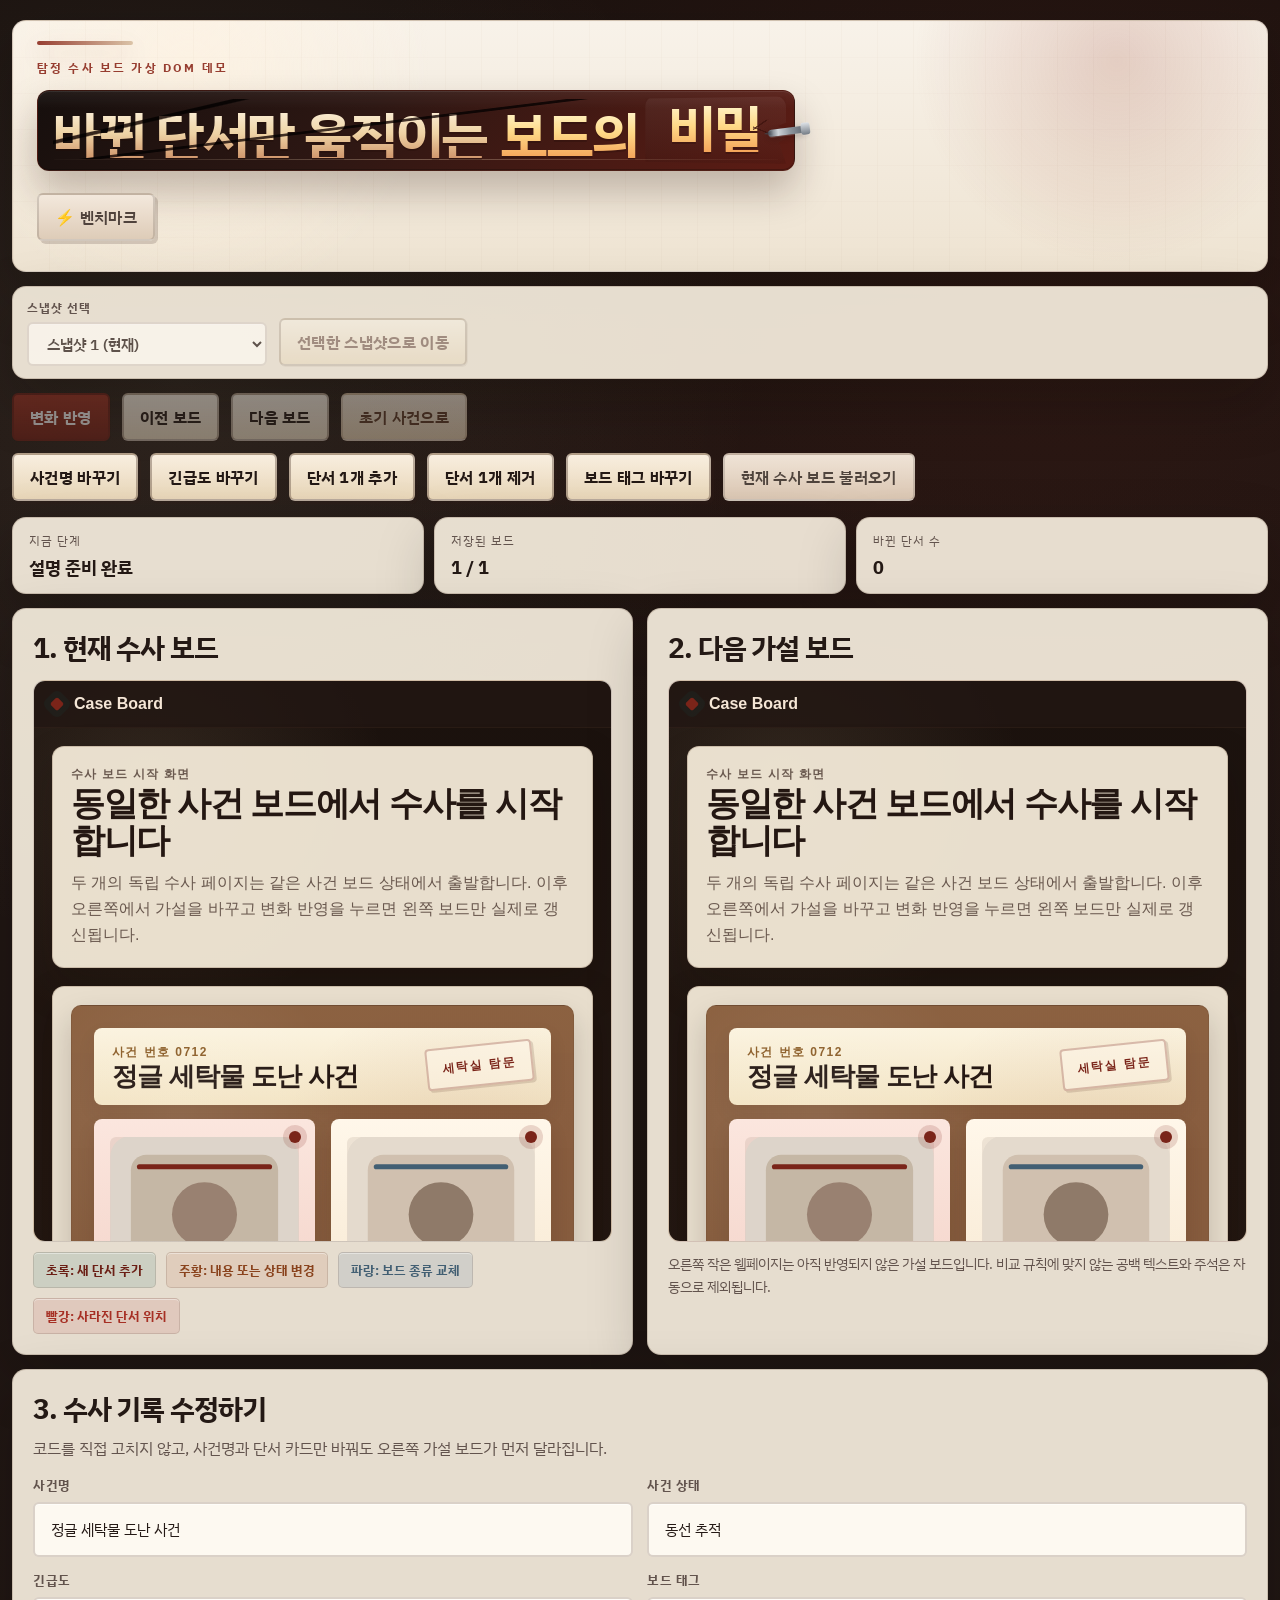
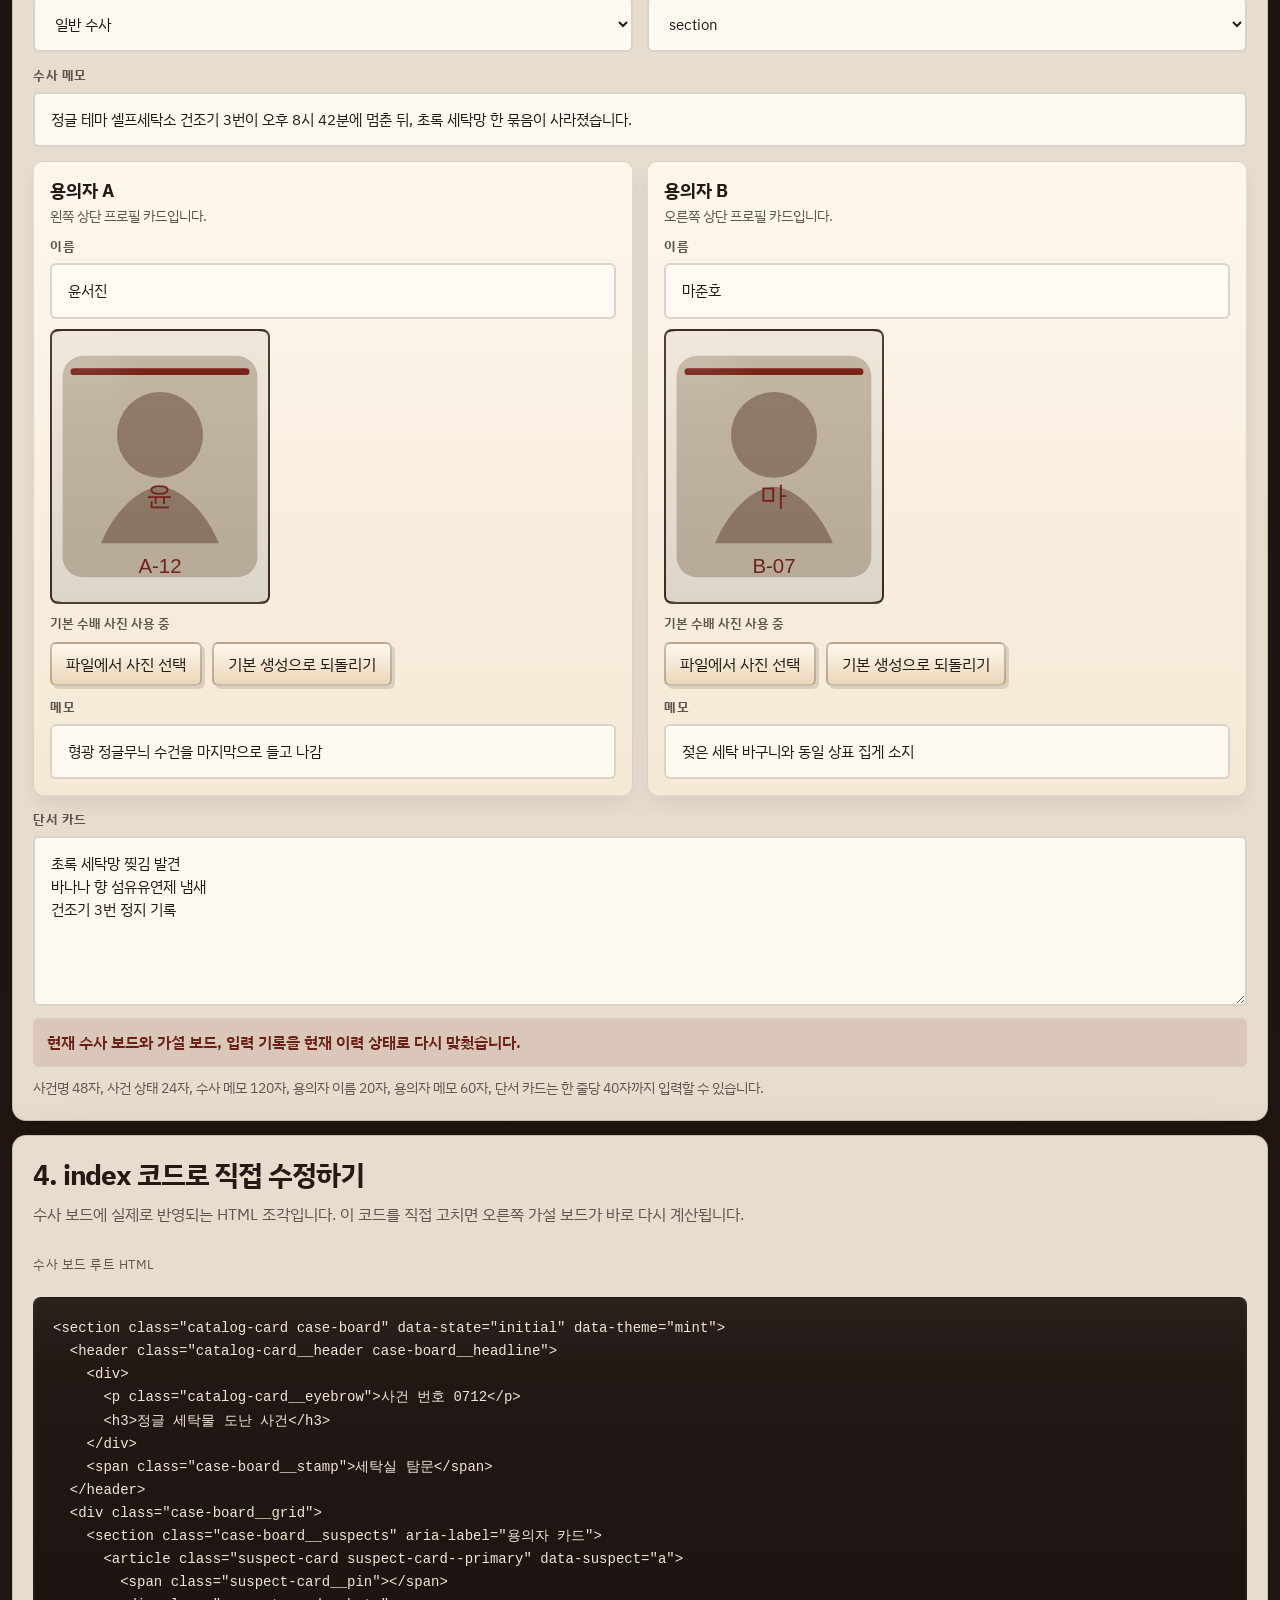
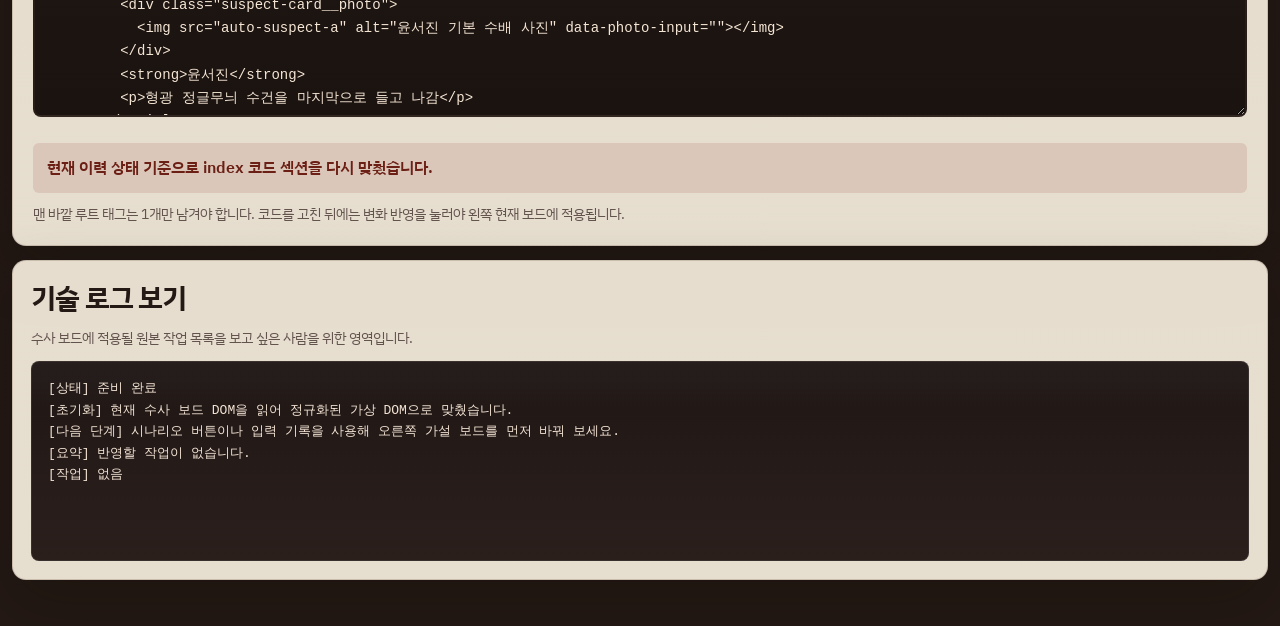
==== commit da0c4a8e: "Update jungle case mock data" ====
--- a/index.html
+++ b/index.html
@@ -140,7 +140,7 @@
                 class="field-input"
                 type="text"
                 maxlength="48"
-                placeholder="예: 붉은 열쇠 실종 사건"
+                placeholder="예: 정글 세탁물 도난 사건"
               />
             </label>
 
@@ -178,7 +178,7 @@
                 class="field-input"
                 type="text"
                 maxlength="120"
-                placeholder="예: 북쪽 복도 CCTV가 오후 9시 14분에 마지막 신호를 남겼습니다."
+                placeholder="예: 정글 테마 셀프세탁소 건조기 3번이 오후 8시 42분에 멈춘 뒤, 초록 세탁망 한 묶음이 사라졌습니다."
               />
             </label>
 
@@ -275,7 +275,7 @@
                   class="field-input"
                   type="text"
                   maxlength="60"
-                  placeholder="예: 정지된 회중시계와 동일 브랜드 소지"
+                  placeholder="예: 젖은 세탁 바구니와 동일 상표 집게 소지"
                 />
               </label>
             </section>
@@ -287,7 +287,7 @@
                 class="field-input field-input--textarea"
                 spellcheck="false"
                 maxlength="1200"
-                placeholder="한 줄에 하나씩 입력하세요.&#10;예: 검은 우산 소지"
+                placeholder="한 줄에 하나씩 입력하세요.&#10;예: 초록 세탁망 찢김 발견"
               ></textarea>
             </label>
 
@@ -348,9 +348,9 @@
           <header class="catalog-card__header case-board__headline">
             <div>
               <p class="catalog-card__eyebrow">사건 번호 0712</p>
-              <h3>붉은 열쇠 실종 사건</h3>
+              <h3>정글 세탁물 도난 사건</h3>
             </div>
-            <span class="case-board__stamp">증거 검토</span>
+            <span class="case-board__stamp">세탁실 탐문</span>
           </header>
 
           <div class="case-board__grid">
@@ -365,7 +365,7 @@
                   />
                 </div>
                 <strong>윤서진</strong>
-                <p>현장 마지막 출입 기록 보유</p>
+                <p>형광 정글무늬 수건을 마지막으로 들고 나감</p>
               </article>
               <article class="suspect-card" data-suspect="b">
                 <span class="suspect-card__pin"></span>
@@ -377,29 +377,29 @@
                   />
                 </div>
                 <strong>마준호</strong>
-                <p>정지된 회중시계와 동일 브랜드 소지</p>
+                <p>젖은 세탁 바구니와 동일 상표 집게 소지</p>
               </article>
             </section>
           </div>
 
           <p class="catalog-card__body">
-            박물관 북쪽 복도 CCTV가 <strong>오후 9시 14분</strong>에 마지막 신호를 남겼습니다.
+            정글 테마 셀프세탁소 건조기 3번이 <strong>오후 8시 42분</strong>에 멈춘 뒤, 초록 세탁망 한 묶음이 사라졌습니다.
           </p>
 
           <ul class="catalog-card__list">
-            <li data-item="umbrella">검은 우산 소지</li>
-            <li data-item="shoe">젖은 발자국 발견</li>
-            <li data-item="clock">정지된 회중시계 확보</li>
+            <li data-item="mesh">초록 세탁망 찢김 발견</li>
+            <li data-item="softener">바나나 향 섬유유연제 냄새</li>
+            <li data-item="dryer">건조기 3번 정지 기록</li>
           </ul>
 
           <div class="case-board__timeline" aria-label="사건 흐름">
-            <div class="timeline-chip">21:08 경보 해제</div>
-            <div class="timeline-chip">21:14 CCTV 종료</div>
-            <div class="timeline-chip">21:19 열쇠 분실 신고</div>
+            <div class="timeline-chip">20:31 세탁 완료 알림</div>
+            <div class="timeline-chip">20:42 건조기 3번 정지</div>
+            <div class="timeline-chip">20:47 세탁물 도난 신고</div>
           </div>
 
           <footer class="catalog-card__footer">
-            <span class="sample-badge">추적 중</span>
+            <span class="sample-badge">동선 추적</span>
             <button class="sample-cta" type="button" disabled></button>
           </footer>
         </section>
--- a/src/benchmark/benchmark-popup.css
+++ b/src/benchmark/benchmark-popup.css
@@ -217,6 +217,95 @@
   cursor: not-allowed;
 }
 
+/* ── 커스텀 파라미터 슬라이더 (기존 시나리오용) ── */
+
+.bench-custom-params {
+  display: none;
+}
+
+.bench-custom-params.has-params {
+  display: flex;
+  flex-wrap: wrap;
+  gap: 16px 24px;
+  padding: 12px 18px 10px;
+  border-bottom: 1px solid rgba(255, 255, 255, 0.05);
+  background: rgba(9, 14, 22, 0.72);
+}
+
+.bench-param {
+  display: grid;
+  grid-template-columns: 1fr auto;
+  grid-template-rows: auto auto;
+  gap: 6px 12px;
+  min-width: 200px;
+  flex: 1 1 240px;
+}
+
+.bench-param__label {
+  grid-column: 1;
+  grid-row: 1;
+  font-size: 12px;
+  font-weight: 700;
+  letter-spacing: 0.06em;
+  color: #9bb0c4;
+  white-space: nowrap;
+}
+
+.bench-param__value {
+  grid-column: 2;
+  grid-row: 1;
+  text-align: right;
+  font-size: 13px;
+  font-weight: 700;
+  font-variant-numeric: tabular-nums;
+  color: #eef4fb;
+  min-width: 52px;
+}
+
+.bench-param__input {
+  grid-column: 1 / -1;
+  grid-row: 2;
+  width: 100%;
+  appearance: none;
+  height: 6px;
+  border-radius: 3px;
+  background: rgba(255, 255, 255, 0.12);
+  outline: none;
+  cursor: pointer;
+}
+
+.bench-param__input::-webkit-slider-thumb {
+  appearance: none;
+  width: 18px;
+  height: 18px;
+  border-radius: 50%;
+  border: 2px solid rgba(133, 195, 218, 0.6);
+  background: linear-gradient(135deg, #528a9c, #3a6e82);
+  box-shadow: 0 2px 8px rgba(0, 0, 0, 0.3);
+  cursor: pointer;
+  transition: transform 0.12s ease, border-color 0.12s ease;
+}
+
+.bench-param__input::-webkit-slider-thumb:hover {
+  transform: scale(1.15);
+  border-color: rgba(199, 235, 255, 0.8);
+}
+
+.bench-param__input::-moz-range-thumb {
+  width: 18px;
+  height: 18px;
+  border-radius: 50%;
+  border: 2px solid rgba(133, 195, 218, 0.6);
+  background: linear-gradient(135deg, #528a9c, #3a6e82);
+  box-shadow: 0 2px 8px rgba(0, 0, 0, 0.3);
+  cursor: pointer;
+}
+
+.bench-param__input:disabled {
+  opacity: 0.4;
+  cursor: not-allowed;
+}
+
 .bench-guidance {
   display: grid;
   gap: 2px;
@@ -1049,92 +1138,3 @@
     grid-template-columns: 1fr;
   }
 }
-
-/* ── 커스텀 파라미터 슬라이더 (기존 시나리오용) ── */
-
-.bench-custom-params {
-  display: none;
-}
-
-.bench-custom-params.has-params {
-  display: flex;
-  flex-wrap: wrap;
-  gap: 16px 24px;
-  padding: 12px 18px 10px;
-  border-bottom: 1px solid rgba(255, 255, 255, 0.05);
-  background: rgba(9, 14, 22, 0.72);
-}
-
-.bench-param {
-  display: grid;
-  grid-template-columns: 1fr auto;
-  grid-template-rows: auto auto;
-  gap: 6px 12px;
-  min-width: 200px;
-  flex: 1 1 240px;
-}
-
-.bench-param__label {
-  grid-column: 1;
-  grid-row: 1;
-  font-size: 12px;
-  font-weight: 700;
-  letter-spacing: 0.06em;
-  color: #9bb0c4;
-  white-space: nowrap;
-}
-
-.bench-param__value {
-  grid-column: 2;
-  grid-row: 1;
-  text-align: right;
-  font-size: 13px;
-  font-weight: 700;
-  font-variant-numeric: tabular-nums;
-  color: #eef4fb;
-  min-width: 52px;
-}
-
-.bench-param__input {
-  grid-column: 1 / -1;
-  grid-row: 2;
-  width: 100%;
-  appearance: none;
-  height: 6px;
-  border-radius: 3px;
-  background: rgba(255, 255, 255, 0.12);
-  outline: none;
-  cursor: pointer;
-}
-
-.bench-param__input::-webkit-slider-thumb {
-  appearance: none;
-  width: 18px;
-  height: 18px;
-  border-radius: 50%;
-  border: 2px solid rgba(133, 195, 218, 0.6);
-  background: linear-gradient(135deg, #528a9c, #3a6e82);
-  box-shadow: 0 2px 8px rgba(0, 0, 0, 0.3);
-  cursor: pointer;
-  transition: transform 0.12s ease, border-color 0.12s ease;
-}
-
-.bench-param__input::-webkit-slider-thumb:hover {
-  transform: scale(1.15);
-  border-color: rgba(199, 235, 255, 0.8);
-}
-
-.bench-param__input::-moz-range-thumb {
-  width: 18px;
-  height: 18px;
-  border-radius: 50%;
-  border: 2px solid rgba(133, 195, 218, 0.6);
-  background: linear-gradient(135deg, #528a9c, #3a6e82);
-  box-shadow: 0 2px 8px rgba(0, 0, 0, 0.3);
-  cursor: pointer;
-}
-
-.bench-param__input:disabled {
-  opacity: 0.4;
-  cursor: not-allowed;
-}
